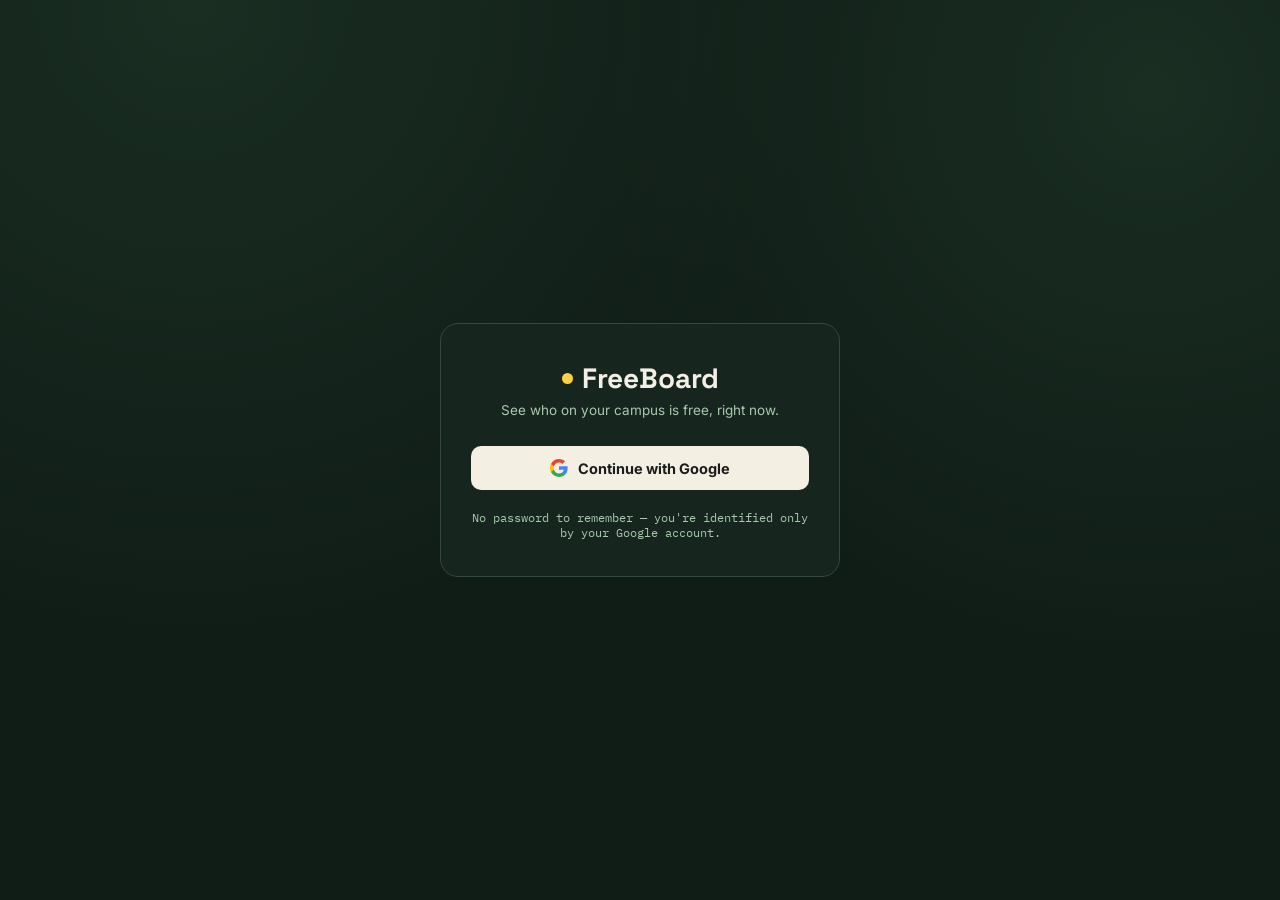
==== frontend/index.html @ 1e079bef "Fix variable name from API_BASE_URL to API_BASE" ====
<!DOCTYPE html>
<html lang="en">
<head>
<meta charset="UTF-8">
<meta name="viewport" content="width=device-width, initial-scale=1.0">
<title>FreeBoard — Sign in</title>
<meta charset="UTF-8">
<meta name="viewport" content="width=device-width, initial-scale=1.0">

<link rel="icon" type="image/png" href="./logo.png?v=2">
<link rel="preconnect" href="https://fonts.googleapis.com">
<link href="https://fonts.googleapis.com/css2?family=IBM+Plex+Mono:wght@500;600&family=Space+Grotesk:wght@700&family=Inter:wght@400;600;700&display=swap" rel="stylesheet">
<link rel="stylesheet" href="css/styles.css">
</head>
<body>
  <div class="login-shell">
    <div class="login-card">
      <div class="mark"><span class="dot"></span> FreeBoard</div>
      <p>See who on your campus is free, right now.</p>
      <a class="g-btn" id="googleBtn" href="#">
        <svg width="18" height="18" viewBox="0 0 18 18"><path fill="#4285F4" d="M17.64 9.2c0-.64-.06-1.25-.16-1.84H9v3.48h4.84c-.21 1.13-.84 2.09-1.8 2.73v2.27h2.92c1.7-1.57 2.68-3.88 2.68-6.64z"/><path fill="#34A853" d="M9 18c2.43 0 4.47-.8 5.96-2.17l-2.92-2.27c-.81.54-1.84.86-3.04.86-2.34 0-4.32-1.58-5.03-3.7H.96v2.34C2.44 15.98 5.48 18 9 18z"/><path fill="#FBBC05" d="M3.97 10.72c-.18-.54-.28-1.11-.28-1.72s.1-1.18.28-1.72V4.94H.96A8.996 8.996 0 000 9c0 1.45.35 2.83.96 4.06l3.01-2.34z"/><path fill="#EA4335" d="M9 3.58c1.32 0 2.5.45 3.44 1.35l2.58-2.58C13.46.89 11.43 0 9 0 5.48 0 2.44 2.02.96 4.94l3.01 2.34C4.68 5.16 6.66 3.58 9 3.58z"/></svg>
        Continue with Google
      </a>
      <div class="login-footnote">No password to remember — you're identified only by your Google account.</div>
    </div>
  </div>
<script>
  // Points at your FastAPI backend
  const API_BASE = "https://free-board-ashen.vercel.app";
  document.getElementById('googleBtn').href = `${API_BASE}/auth/google/login`;
</script>
</body>
</html>
---- frontend/css/styles.css ----
:root{
  --black:#101d17; --panel:#16261e; --panel-2:#1c2f25; --line:#33493c; --line-soft:#233527;
  --paper:#f3efe3; --paper-dim:#cfe0d0; --mint:#a9c9ae;
  --free:#ffd23f; --busy:#ff7a59; --accent:#5fd6a8;
  --font-display:'Space Grotesk','IBM Plex Mono',sans-serif;
  --font-mono:'IBM Plex Mono',ui-monospace,'SFMono-Regular',Menlo,monospace;
  --font-body:'Inter',system-ui,-apple-system,sans-serif;
}
*{box-sizing:border-box;}
html,body{margin:0;padding:0;}
body{
  background:radial-gradient(circle at 15% 0%, #1a2e22 0%, transparent 45%),
             radial-gradient(circle at 90% 10%, #1a2e22 0%, transparent 40%), var(--black);
  color:var(--paper); font-family:var(--font-body); min-height:100vh; -webkit-font-smoothing:antialiased;
}
a{color:inherit;} button{font-family:inherit;cursor:pointer;} input{font-family:inherit;}
::selection{background:var(--free); color:var(--black);}

/* ---- login page ---- */
.login-shell{min-height:100vh;display:flex;align-items:center;justify-content:center;padding:20px;}
.login-card{
  width:100%;max-width:400px;background:var(--panel);border:1px solid var(--line);
  border-radius:18px;padding:36px 30px;text-align:center;
}
.login-card .mark{display:flex;align-items:center;justify-content:center;gap:9px;font-family:var(--font-display);font-weight:700;font-size:28px;margin-bottom:6px;}
.login-card .dot{width:11px;height:11px;border-radius:50%;background:var(--free);}
.login-card p{color:var(--mint);font-size:13.5px;margin:0 0 28px;}
.g-btn{
  display:flex;align-items:center;justify-content:center;gap:10px;width:100%;
  background:var(--paper);color:#1c1c1c;border:none;border-radius:10px;padding:13px;
  font-weight:700;font-size:14.5px;text-decoration:none;
}
.g-btn:hover{filter:brightness(0.95);}
.login-footnote{margin-top:20px;font-size:11.5px;color:var(--mint);font-family:var(--font-mono);}

/* ---- shared shell (reused from FreeBoard v1) ---- */
.wrap{max-width:1100px;margin:0 auto;padding:20px 18px 80px;}
header.top{display:flex;align-items:flex-start;justify-content:space-between;gap:16px;flex-wrap:wrap;padding-bottom:18px;margin-bottom:18px;border-bottom:1px solid var(--line);}
.brand{display:flex;flex-direction:column;gap:2px;}
.brand .mark{display:inline-flex;align-items:center;gap:9px;font-family:var(--font-display);font-weight:700;font-size:26px;color:var(--paper);}
.brand .mark .dot{width:11px;height:11px;border-radius:50%;background:var(--free);animation:pulse 2.4s ease-in-out infinite;}
@keyframes pulse{0%,100%{box-shadow:0 0 0 4px rgba(255,210,63,.15);}50%{box-shadow:0 0 0 8px rgba(255,210,63,.06);}}
.brand .sub{font-size:12.5px;color:var(--mint);font-family:var(--font-mono);}
.me{display:flex;align-items:center;gap:10px;}
.me img{width:34px;height:34px;border-radius:50%;border:1px solid var(--line);}
.me .name{font-size:13px;font-weight:600;}
.me a.logout{font-size:11.5px;color:var(--busy);font-family:var(--font-mono);text-decoration:none;}

nav.tabs{display:flex;gap:6px;flex-wrap:wrap;margin-bottom:22px;}
nav.tabs button{background:transparent;border:1px solid var(--line);color:var(--paper-dim);padding:9px 16px;border-radius:999px;font-size:13.5px;font-weight:600;transition:all .15s ease;}
nav.tabs button:hover{border-color:var(--accent);color:var(--paper);}
nav.tabs button.active{background:var(--free);border-color:var(--free);color:#20260c;}
.panel{display:none;} .panel.active{display:block;animation:fadeUp .35s ease;}
@keyframes fadeUp{from{opacity:0;transform:translateY(6px);}to{opacity:1;transform:translateY(0);}}
h2.section-title{font-family:var(--font-display);font-size:19px;font-weight:600;color:var(--paper);margin:0 0 4px;}
p.section-sub{color:var(--mint);font-size:13px;margin:0 0 18px;}

.live-status-bar{display:flex;align-items:center;gap:12px;flex-wrap:wrap;background:var(--panel);border:1px solid var(--line);border-radius:14px;padding:16px 18px;margin-bottom:22px;}
.badge{font-family:var(--font-mono);font-size:11px;font-weight:600;letter-spacing:.6px;text-transform:uppercase;padding:5px 10px;border-radius:6px;background:rgba(255,210,63,.14);color:var(--free);border:1px solid rgba(255,210,63,.3);}
.badge.off{background:rgba(255,122,89,.12);color:var(--busy);border-color:rgba(255,122,89,.3);}
.slotline{font-family:var(--font-mono);font-size:14.5px;} .slotline b{color:var(--free);}
.count{margin-left:auto;font-family:var(--font-mono);font-size:12.5px;color:var(--mint);}

.board{display:grid;grid-template-columns:repeat(auto-fill,minmax(150px,1fr));gap:12px;margin-bottom:26px;}
.flip{position:relative;background:linear-gradient(180deg,var(--panel-2),var(--panel));border:1px solid var(--line);border-radius:10px;padding:16px 14px 14px;}
.flip::after{content:"";position:absolute;left:0;right:0;top:50%;height:1px;background:rgba(0,0,0,.35);}
.flip .name{font-family:var(--font-mono);font-weight:600;font-size:16px;}
.flip .tag{display:inline-block;margin-top:8px;font-size:10.5px;font-weight:700;letter-spacing:.6px;text-transform:uppercase;color:var(--free);font-family:var(--font-mono);}

.empty-note{font-family:var(--font-mono);font-size:13px;color:var(--mint);border:1px dashed var(--line);border-radius:10px;padding:18px;text-align:center;}
.busy-strip{margin-top:8px;} .busy-strip .lbl{font-size:11px;color:var(--mint);text-transform:uppercase;font-family:var(--font-mono);margin-bottom:8px;}
.chip-row{display:flex;flex-wrap:wrap;gap:7px;}
.chip{font-family:var(--font-mono);font-size:12px;padding:5px 10px;border-radius:7px;background:rgba(255,122,89,.09);color:var(--busy);border:1px solid rgba(255,122,89,.22);}
.chip.free{background:rgba(95,214,168,.1);color:var(--accent);border-color:rgba(95,214,168,.25);}

.pillrow{display:flex;flex-wrap:wrap;gap:7px;margin-bottom:14px;}
.pill{background:var(--panel);border:1px solid var(--line);color:var(--paper-dim);padding:8px 14px;border-radius:9px;font-size:13px;font-weight:600;}
.pill:hover{border-color:var(--accent);} .pill.sel{background:var(--accent);border-color:var(--accent);color:#0d221a;}
.pill.slot{font-family:var(--font-mono);font-size:12.5px;font-weight:500;}

.split{display:grid;grid-template-columns:1fr 1fr;gap:16px;margin-top:18px;}
@media (max-width:600px){.split{grid-template-columns:1fr;}}
.split .col{background:var(--panel);border:1px solid var(--line);border-radius:12px;padding:16px;}
.split .col h3{margin:0 0 12px;font-family:var(--font-mono);font-size:12px;text-transform:uppercase;}
.split .col.free h3{color:var(--free);} .split .col.busy h3{color:var(--busy);}

.people-grid{display:grid;grid-template-columns:repeat(auto-fill,minmax(120px,1fr));gap:10px;margin-bottom:20px;}
.person-btn{background:var(--panel);border:1px solid var(--line);border-radius:11px;padding:14px 10px;text-align:center;color:var(--paper);font-weight:600;font-size:13.5px;}
.person-btn:hover{border-color:var(--free);} .person-btn.sel{background:var(--free);border-color:var(--free);color:#20260c;}

.addbar{display:flex;gap:8px;flex-wrap:wrap;margin-bottom:18px;}
.search-box{flex:1;min-width:220px;padding:10px 12px;border-radius:9px;background:var(--panel);border:1px solid var(--line);color:var(--paper);font-size:13px;}
.search-box:focus{outline:none;border-color:var(--free);}
.btn{padding:10px 16px;border-radius:9px;border:1px solid var(--line);background:var(--panel);color:var(--paper);font-weight:600;font-size:13px;}
.btn.primary{background:var(--free);border-color:var(--free);color:#20260c;}
.btn.ghost:hover{border-color:var(--accent);}
.search-results{display:flex;flex-direction:column;gap:6px;margin-bottom:16px;}
.search-row{display:flex;align-items:center;justify-content:space-between;background:var(--panel);border:1px solid var(--line);border-radius:9px;padding:9px 12px;font-size:13px;}

.detail{display:none;background:var(--panel);border:1px solid var(--line);border-radius:14px;padding:20px;}
.detail.show{display:block;}
.dhead{display:flex;align-items:center;justify-content:space-between;gap:10px;flex-wrap:wrap;margin-bottom:16px;}
.dhead h3{margin:0;font-family:var(--font-display);font-size:20px;}
.weekgrid{overflow-x:auto;}
table.tt{border-collapse:collapse;width:100%;min-width:720px;}
table.tt th,table.tt td{border:1px solid var(--line-soft);padding:8px 7px;text-align:center;font-size:12px;}
table.tt th{font-family:var(--font-mono);font-weight:600;color:var(--mint);background:var(--panel-2);font-size:10.5px;}
table.tt td.day{font-weight:700;text-align:left;padding-left:10px;background:var(--panel-2);}
table.tt td.cell.free{background:rgba(255,210,63,.12);color:var(--free);font-weight:600;}
table.tt td.cell.busy{background:rgba(255,122,89,.06);color:var(--paper-dim);}
table.tt input.editcell{width:100%;background:transparent;border:1px dashed var(--line);border-radius:5px;color:inherit;font-size:11.5px;text-align:center;padding:3px 2px;font-family:var(--font-mono);}
table.tt input.editcell:focus{outline:none;border-color:var(--free);}
table.tt td.cell.lowconf{outline:2px solid var(--busy);}

.who-select{display:flex;flex-wrap:wrap;gap:8px;margin-bottom:18px;}
.who-chip{display:flex;align-items:center;gap:6px;background:var(--panel);border:1px solid var(--line);border-radius:999px;padding:7px 12px 7px 8px;font-size:13px;font-weight:600;color:var(--paper-dim);}
.who-chip input{accent-color:var(--free);width:15px;height:15px;}
.together-results .dayblock{margin-bottom:14px;}
.together-results h4{font-family:var(--font-mono);font-size:12px;text-transform:uppercase;color:var(--mint);margin:0 0 8px;}
.slotcard{display:inline-flex;align-items:center;gap:8px;background:rgba(255,210,63,.1);border:1px solid rgba(255,210,63,.28);color:var(--free);padding:7px 12px;border-radius:9px;margin:0 8px 8px 0;font-family:var(--font-mono);font-size:12.5px;font-weight:600;}

.modal-bg{display:none;position:fixed;inset:0;background:rgba(0,0,0,.6);z-index:80;align-items:center;justify-content:center;padding:20px;}
.modal-bg.show{display:flex;}
.modal{background:var(--panel);border:1px solid var(--line);border-radius:16px;padding:24px;max-width:520px;width:100%;max-height:85vh;overflow:auto;}
.modal h3{font-family:var(--font-display);margin-top:0;}
.dropzone{border:2px dashed var(--line);border-radius:12px;padding:26px;text-align:center;color:var(--mint);font-size:13px;cursor:pointer;}
.dropzone:hover{border-color:var(--accent);}

.toast{position:fixed;left:50%;bottom:24px;transform:translateX(-50%) translateY(20px);background:var(--free);color:#20260c;padding:9px 16px;border-radius:9px;font-weight:700;font-size:13px;opacity:0;transition:all .25s ease;pointer-events:none;z-index:90;}
.toast.show{opacity:1;transform:translateX(-50%) translateY(0);}

.legend{display:flex;gap:16px;flex-wrap:wrap;margin-top:26px;padding-top:16px;border-top:1px solid var(--line);}
.legend .li{display:flex;align-items:center;gap:7px;font-size:12px;color:var(--mint);font-family:var(--font-mono);}
.legend .sw{width:11px;height:11px;border-radius:3px;} .sw.free{background:var(--free);} .sw.busy{background:var(--busy);}



/* Sample timetable image shown inside the upload modal */
.example-block{
  background:var(--panel-2);border:1px solid var(--line-soft);border-radius:14px;
  padding:14px;margin:16px 0;text-align:center;
}
.example-label{
  font-family:var(--font-mono);font-size:10.5px;letter-spacing:.6px;text-transform:uppercase;
  color:var(--mint);margin-bottom:10px;text-align:left;
}
.example-img{
  width:100%;max-height:220px;object-fit:contain;border-radius:10px;
  border:1px solid var(--line);box-shadow:0 8px 24px rgba(0,0,0,.35);
  background:#fff;display:block;margin:0 auto;
}
.example-caption{
  font-size:11.5px;color:var(--mint);margin-top:10px;text-align:left;
}
@media (max-width:480px){ .example-img{max-height:160px;} }

/* Editable names: your own display name, and per-friend nicknames */
.name-edit-btn{
  background:transparent;border:none;color:var(--mint);font-size:12px;
  cursor:pointer;padding:2px 4px;vertical-align:middle;
}
.name-edit-btn:hover{color:var(--free);}
.person-card-wrap{position:relative;}
.person-card-wrap .person-btn{width:100%;}
.person-card-actions{position:absolute;top:4px;right:6px;display:flex;gap:4px;}
.person-card-actions button{
  background:rgba(0,0,0,.3);border:none;border-radius:6px;color:var(--mint);
  font-size:11px;padding:3px 5px;cursor:pointer;line-height:1;
}
.person-card-actions button:hover{color:var(--free);}
.person-card-actions button.remove-btn:hover{color:var(--busy);}

/* Custom modals: edit name / nickname / remove-confirm (replaces browser prompt()) */
.modal-head{display:flex;align-items:center;justify-content:space-between;margin-bottom:2px;}
.modal-head h3{margin:0;}
.modal-close{
  background:transparent;border:none;color:var(--mint);font-size:15px;
  cursor:pointer;padding:4px 7px;border-radius:6px;line-height:1;
}
.modal-close:hover{color:var(--paper);background:rgba(255,255,255,.06);}
.modal-label{
  display:block;font-size:11px;color:var(--mint);font-family:var(--font-mono);
  text-transform:uppercase;letter-spacing:.4px;margin:10px 0 6px;
}
.modal-hint{font-size:12px;color:var(--mint);margin:0 0 8px;}
.modal-error{color:var(--busy);font-size:12.5px;min-height:16px;margin:2px 0 4px;}
.modal-actions{display:flex;justify-content:flex-end;gap:8px;margin-top:10px;}
.btn.danger{background:var(--busy);border-color:var(--busy);color:#2a120a;}
.btn.danger:hover{filter:brightness(1.08);}
.btn[disabled]{opacity:.6;cursor:not-allowed;}

@keyframes modalPop{
  from{opacity:0;transform:translateY(10px) scale(.97);}
  to{opacity:1;transform:translateY(0) scale(1);}
}
.modal-bg.show .modal{animation:modalPop .2s ease;}

/* Small "made by" credit badge, bottom-left corner */
.made-by{
  position:fixed;left:16px;bottom:16px;z-index:40;
  display:flex;align-items:center;gap:7px;
  background:rgba(22,38,30,.85);border:1px solid var(--line);
  backdrop-filter:blur(6px);
  padding:7px 12px 7px 10px;border-radius:999px;
  font-family:var(--font-mono);font-size:11.5px;color:var(--paper-dim);
  box-shadow:0 6px 20px rgba(0,0,0,.35);
  transition:border-color .2s ease, transform .2s ease;
}
.made-by:hover{border-color:var(--free);transform:translateY(-2px);}
.made-by b{color:var(--free);font-weight:600;}
.made-by-dot{
  width:7px;height:7px;border-radius:50%;background:var(--free);flex:none;
  box-shadow:0 0 0 3px rgba(255,210,63,.15);
  animation:pulse 2.4s ease-in-out infinite;
}
@media (max-width:480px){
  .made-by{left:10px;bottom:10px;padding:6px 10px;font-size:10.5px;}
}

/* Manual timetable builder: multi-select cells + apply toolbar (replaces OCR upload) */
.builder-toolbar{
  display:flex;flex-wrap:wrap;align-items:center;gap:8px;
  background:var(--panel-2);border:1px solid var(--line-soft);border-radius:12px;
  padding:12px;margin-bottom:14px;
}
.builder-toolbar .search-box{flex:1;min-width:200px;margin-bottom:0;}
.builder-actions{display:flex;gap:6px;flex-wrap:wrap;}
.builder-hint{
  width:100%;font-family:var(--font-mono);font-size:11.5px;color:var(--mint);
}
table.tt td.cell[data-day]{cursor:pointer;user-select:none;transition:outline .12s ease;}
table.tt td.cell[data-day]:hover{outline:1px solid var(--line);}
table.tt td.cell.sel-cell{
  outline:2px solid var(--free) !important;
  background:rgba(255,210,63,.18) !important;
  color:var(--free);font-weight:600;
}
@media (max-width:480px){
  table.tt th, table.tt td{padding:10px 6px;font-size:12.5px;} /* bigger tap targets on mobile */
}
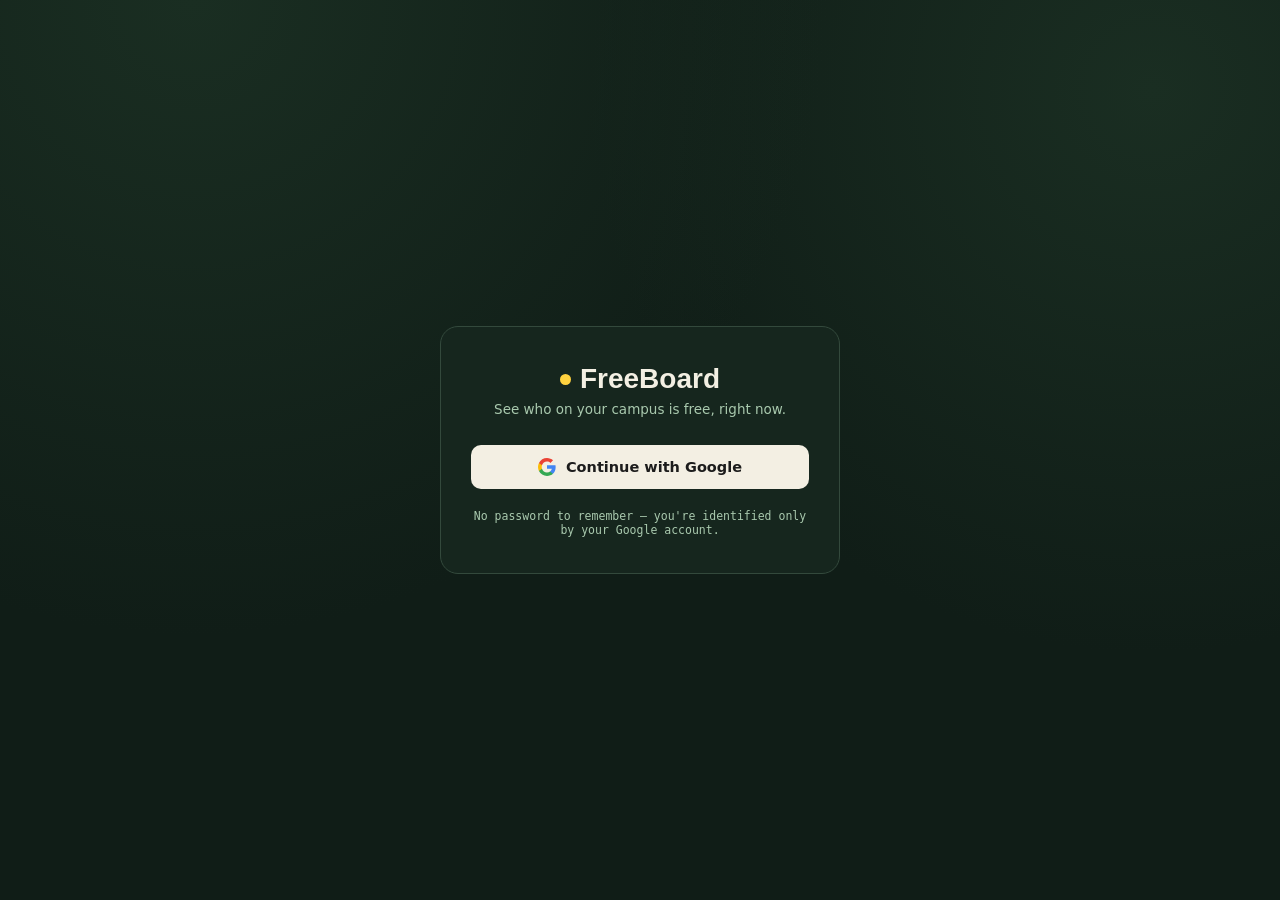
==== commit 10e7f9d6: "Replace font links in index.html" ====
--- a/frontend/index.html
+++ b/frontend/index.html
@@ -9,7 +9,7 @@
 
 <link rel="icon" type="image/png" href="./logo.png?v=2">
 <link rel="preconnect" href="https://fonts.googleapis.com">
-<link href="https://fonts.googleapis.com/css2?family=IBM+Plex+Mono:wght@500;600&family=Space+Grotesk:wght@700&family=Inter:wght@400;600;700&display=swap" rel="stylesheet">
+<link href="https://fonts.googleapis.com/css2?family=JetBrains+Mono:wght@500;600&family=Plus+Jakarta+Sans:wght@400;600;700;800&display=swap" rel="stylesheet">
 <link rel="stylesheet" href="css/styles.css">
 </head>
 <body>
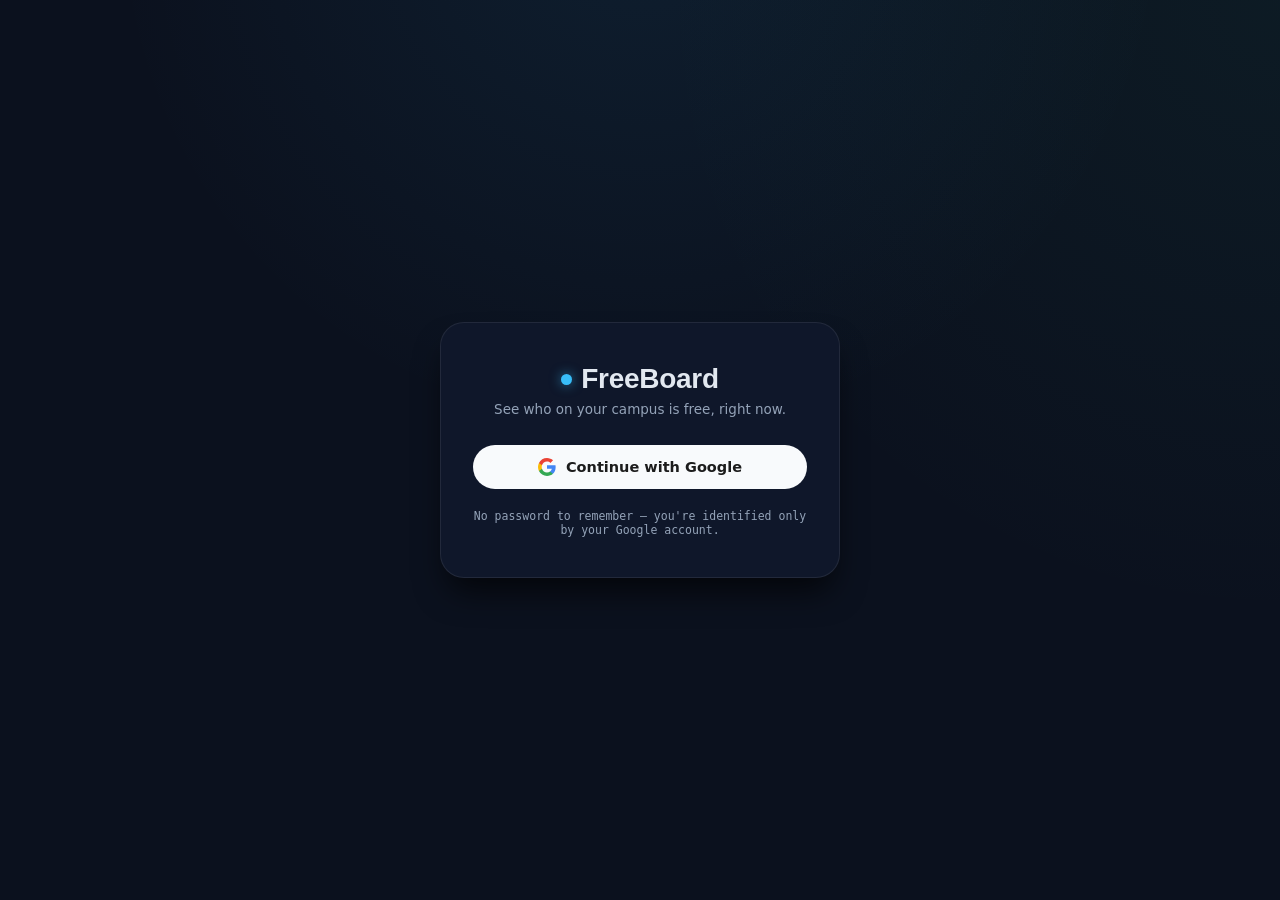
==== commit 4b6c044a: "Replace font links in index.html" ====
--- a/frontend/index.html
+++ b/frontend/index.html
@@ -9,7 +9,7 @@
 
 <link rel="icon" type="image/png" href="./logo.png?v=2">
 <link rel="preconnect" href="https://fonts.googleapis.com">
-<link href="https://fonts.googleapis.com/css2?family=JetBrains+Mono:wght@500;600&family=Plus+Jakarta+Sans:wght@400;600;700;800&display=swap" rel="stylesheet">
+<link href="https://fonts.googleapis.com/css2?family=IBM+Plex+Mono:wght@500;600&family=Space+Grotesk:wght@700&family=Inter:wght@400;600;700&display=swap" rel="stylesheet">
 <link rel="stylesheet" href="css/styles.css">
 </head>
 <body>
--- a/frontend/css/styles.css
+++ b/frontend/css/styles.css
@@ -1,240 +1,250 @@
 :root{
-  --black:#101d17; --panel:#16261e; --panel-2:#1c2f25; --line:#33493c; --line-soft:#233527;
-  --paper:#f3efe3; --paper-dim:#cfe0d0; --mint:#a9c9ae;
-  --free:#ffd23f; --busy:#ff7a59; --accent:#5fd6a8;
-  --font-display:'Space Grotesk','IBM Plex Mono',sans-serif;
-  --font-mono:'IBM Plex Mono',ui-monospace,'SFMono-Regular',Menlo,monospace;
-  --font-body:'Inter',system-ui,-apple-system,sans-serif;
+  --black:#0b111e; --panel:#0f172a; --panel-2:#162032; --panel-3:#1e293b;
+  --line: rgba(255,255,255,.08); --line-soft: rgba(255,255,255,.06);
+  --paper:#e2e8f0; --paper-dim:#94a3b8; --mint:#94a3b8;
+  --free:#38bdf8; --free-deep:#0284c7;
+  --accent:#34d399; --busy:#f87171;
+  --font-display:'Plus Jakarta Sans', ui-sans-serif, sans-serif;
+  --font-mono:'JetBrains Mono', ui-monospace, 'SFMono-Regular', Menlo, monospace;
+  --font-body:'Plus Jakarta Sans', system-ui, -apple-system, sans-serif;
 }
 *{box-sizing:border-box;}
 html,body{margin:0;padding:0;}
 body{
-  background:radial-gradient(circle at 15% 0%, #1a2e22 0%, transparent 45%),
-             radial-gradient(circle at 90% 10%, #1a2e22 0%, transparent 40%), var(--black);
+  background:
+    radial-gradient(circle at 50% -10%, rgba(56,189,248,.08) 0%, transparent 45%),
+    radial-gradient(circle at 100% 0%, rgba(52,211,153,.05) 0%, transparent 40%),
+    var(--black);
   color:var(--paper); font-family:var(--font-body); min-height:100vh; -webkit-font-smoothing:antialiased;
 }
 a{color:inherit;} button{font-family:inherit;cursor:pointer;} input{font-family:inherit;}
-::selection{background:var(--free); color:var(--black);}
+.material-symbols-outlined{font-variation-settings:'FILL' 0,'wght' 500,'GRAD' 0,'opsz' 20;line-height:1;vertical-align:middle;}
+::selection{background:var(--free); color:#00202e;}
+::-webkit-scrollbar{width:9px;height:9px;}
+::-webkit-scrollbar-track{background:transparent;}
+::-webkit-scrollbar-thumb{background:var(--panel-3);border-radius:99px;}
+
+/* ---- avatar circle — the recurring identity pattern (Live, requests, People, Together) ---- */
+.avatar-circle{
+  width:40px;height:40px;border-radius:50%;background:rgba(56,189,248,.16);border:1px solid rgba(56,189,248,.3);
+  color:var(--free);font-family:var(--font-display);font-weight:700;font-size:14px;
+  display:flex;align-items:center;justify-content:center;flex:none;letter-spacing:-.02em;
+  box-shadow:0 0 12px rgba(56,189,248,.15);
+}
+.avatar-circle.sm{width:30px;height:30px;font-size:12px;}
+.avatar-circle.xs{width:22px;height:22px;font-size:10px;box-shadow:none;}
+.avatar-circle.secondary{background:rgba(52,211,153,.15);border-color:rgba(52,211,153,.3);color:var(--accent);box-shadow:none;}
+.avatar-circle.muted{background:var(--panel-3);border-color:var(--line);color:var(--paper-dim);box-shadow:none;}
+.avatar-circle.on-primary{background:rgba(0,40,61,.25);border-color:rgba(0,40,61,.4);color:#00283d;}
 
 /* ---- login page ---- */
 .login-shell{min-height:100vh;display:flex;align-items:center;justify-content:center;padding:20px;}
-.login-card{
-  width:100%;max-width:400px;background:var(--panel);border:1px solid var(--line);
-  border-radius:18px;padding:36px 30px;text-align:center;
-}
-.login-card .mark{display:flex;align-items:center;justify-content:center;gap:9px;font-family:var(--font-display);font-weight:700;font-size:28px;margin-bottom:6px;}
-.login-card .dot{width:11px;height:11px;border-radius:50%;background:var(--free);}
-.login-card p{color:var(--mint);font-size:13.5px;margin:0 0 28px;}
-.g-btn{
-  display:flex;align-items:center;justify-content:center;gap:10px;width:100%;
-  background:var(--paper);color:#1c1c1c;border:none;border-radius:10px;padding:13px;
-  font-weight:700;font-size:14.5px;text-decoration:none;
-}
-.g-btn:hover{filter:brightness(0.95);}
-.login-footnote{margin-top:20px;font-size:11.5px;color:var(--mint);font-family:var(--font-mono);}
-
-/* ---- shared shell (reused from FreeBoard v1) ---- */
-.wrap{max-width:1100px;margin:0 auto;padding:20px 18px 80px;}
-header.top{display:flex;align-items:flex-start;justify-content:space-between;gap:16px;flex-wrap:wrap;padding-bottom:18px;margin-bottom:18px;border-bottom:1px solid var(--line);}
+.login-card{width:100%;max-width:400px;background:var(--panel);border:1px solid var(--line);border-radius:24px;padding:40px 32px;text-align:center;box-shadow:0 20px 32px -8px rgba(0,0,0,.7);}
+.login-card .mark{display:flex;align-items:center;justify-content:center;gap:9px;font-family:var(--font-display);font-weight:700;font-size:28px;margin-bottom:6px;letter-spacing:-.01em;}
+.login-card .dot{width:11px;height:11px;border-radius:50%;background:var(--free);box-shadow:0 0 12px rgba(56,189,248,.6);}
+.login-card p{color:var(--paper-dim);font-size:13.5px;margin:0 0 28px;}
+.g-btn{display:flex;align-items:center;justify-content:center;gap:10px;width:100%;background:#f8fafc;color:#1c1c1c;border:none;border-radius:99px;padding:13px;font-weight:700;font-size:14.5px;text-decoration:none;transition:filter .15s ease,transform .15s ease;}
+.g-btn:hover{filter:brightness(0.96);transform:translateY(-1px);}
+.login-footnote{margin-top:20px;font-size:11.5px;color:var(--paper-dim);font-family:var(--font-mono);}
+
+/* ---- shell ---- */
+.wrap{max-width:1080px;margin:0 auto;padding:20px 18px 80px;}
+header.top{display:flex;align-items:flex-start;justify-content:space-between;gap:16px;flex-wrap:wrap;padding-bottom:18px;margin-bottom:20px;border-bottom:1px solid var(--line);}
 .brand{display:flex;flex-direction:column;gap:2px;}
-.brand .mark{display:inline-flex;align-items:center;gap:9px;font-family:var(--font-display);font-weight:700;font-size:26px;color:var(--paper);}
-.brand .mark .dot{width:11px;height:11px;border-radius:50%;background:var(--free);animation:pulse 2.4s ease-in-out infinite;}
-@keyframes pulse{0%,100%{box-shadow:0 0 0 4px rgba(255,210,63,.15);}50%{box-shadow:0 0 0 8px rgba(255,210,63,.06);}}
-.brand .sub{font-size:12.5px;color:var(--mint);font-family:var(--font-mono);}
-.me{display:flex;align-items:center;gap:10px;}
-.me img{width:34px;height:34px;border-radius:50%;border:1px solid var(--line);}
-.me .name{font-size:13px;font-weight:600;}
-.me a.logout{font-size:11.5px;color:var(--busy);font-family:var(--font-mono);text-decoration:none;}
-
-nav.tabs{display:flex;gap:6px;flex-wrap:wrap;margin-bottom:22px;}
-nav.tabs button{background:transparent;border:1px solid var(--line);color:var(--paper-dim);padding:9px 16px;border-radius:999px;font-size:13.5px;font-weight:600;transition:all .15s ease;}
-nav.tabs button:hover{border-color:var(--accent);color:var(--paper);}
-nav.tabs button.active{background:var(--free);border-color:var(--free);color:#20260c;}
+.brand .mark{display:inline-flex;align-items:center;gap:9px;font-family:var(--font-display);font-weight:700;font-size:25px;color:var(--paper);letter-spacing:-.01em;}
+.brand .mark .dot{width:10px;height:10px;border-radius:50%;background:var(--free);box-shadow:0 0 10px rgba(56,189,248,.7);animation:pulse 2.4s ease-in-out infinite;}
+@keyframes pulse{0%,100%{box-shadow:0 0 10px rgba(56,189,248,.7);}50%{box-shadow:0 0 16px rgba(56,189,248,.35);}}
+.brand .sub{font-size:12.5px;color:var(--paper-dim);font-family:var(--font-mono);}
+
+.fb-headright{display:flex;align-items:center;gap:10px;}
+.icon-btn-circle{width:36px;height:36px;border-radius:50%;background:var(--panel);border:1px solid var(--line);color:var(--paper-dim);display:flex;align-items:center;justify-content:center;transition:all .15s ease;}
+.icon-btn-circle:hover{color:var(--paper);background:var(--panel-2);}
+
+.me{display:flex;align-items:center;gap:9px;background:var(--panel);border:1px solid var(--line);border-radius:999px;padding:5px 14px 5px 5px;}
+.me img{width:32px;height:32px;border-radius:50%;border:1px solid var(--line);object-fit:cover;}
+.me .avatar-circle{width:32px;height:32px;font-size:12px;}
+.me .name{font-size:13px;font-weight:600;display:flex;align-items:center;gap:4px;}
+.me a.logout{font-size:11px;color:var(--paper-dim);font-family:var(--font-mono);text-decoration:none;}
+.me a.logout:hover{color:var(--busy);}
+
+nav.tabs{display:flex;gap:3px;flex-wrap:wrap;margin-bottom:24px;padding:4px;background:var(--panel);border:1px solid var(--line);border-radius:999px;width:fit-content;max-width:100%;}
+nav.tabs button{background:transparent;border:none;color:var(--paper-dim);padding:9px 16px;border-radius:999px;font-size:13.5px;font-weight:600;transition:all .18s ease;display:flex;align-items:center;gap:7px;}
+nav.tabs button:hover{color:var(--paper);background:rgba(255,255,255,.04);}
+nav.tabs button.active{background:var(--free);color:#00283d;box-shadow:0 0 14px rgba(56,189,248,.35);}
+.live-dot{width:7px;height:7px;border-radius:50%;background:var(--busy);flex:none;animation:pulse-dot 1.6s ease-in-out infinite;}
 .panel{display:none;} .panel.active{display:block;animation:fadeUp .35s ease;}
 @keyframes fadeUp{from{opacity:0;transform:translateY(6px);}to{opacity:1;transform:translateY(0);}}
-h2.section-title{font-family:var(--font-display);font-size:19px;font-weight:600;color:var(--paper);margin:0 0 4px;}
-p.section-sub{color:var(--mint);font-size:13px;margin:0 0 18px;}
-
-.live-status-bar{display:flex;align-items:center;gap:12px;flex-wrap:wrap;background:var(--panel);border:1px solid var(--line);border-radius:14px;padding:16px 18px;margin-bottom:22px;}
-.badge{font-family:var(--font-mono);font-size:11px;font-weight:600;letter-spacing:.6px;text-transform:uppercase;padding:5px 10px;border-radius:6px;background:rgba(255,210,63,.14);color:var(--free);border:1px solid rgba(255,210,63,.3);}
-.badge.off{background:rgba(255,122,89,.12);color:var(--busy);border-color:rgba(255,122,89,.3);}
+h2.section-title{font-family:var(--font-display);font-size:20px;font-weight:700;color:var(--paper);margin:0 0 4px;letter-spacing:-.01em;}
+p.section-sub{color:var(--paper-dim);font-size:13px;margin:0 0 18px;}
+
+.live-status-bar{display:flex;align-items:center;gap:12px;flex-wrap:wrap;background:var(--panel);border:1px solid var(--line);border-radius:999px;padding:12px 18px;margin-bottom:22px;box-shadow:0 4px 20px -2px rgba(2,6,23,.5);}
+.badge{font-family:var(--font-mono);font-size:11px;font-weight:600;letter-spacing:.6px;text-transform:uppercase;padding:5px 12px;border-radius:999px;background:rgba(56,189,248,.14);color:var(--free);border:1px solid rgba(56,189,248,.3);}
+.badge.off{background:rgba(248,113,113,.12);color:var(--busy);border-color:rgba(248,113,113,.3);}
 .slotline{font-family:var(--font-mono);font-size:14.5px;} .slotline b{color:var(--free);}
-.count{margin-left:auto;font-family:var(--font-mono);font-size:12.5px;color:var(--mint);}
-
-.board{display:grid;grid-template-columns:repeat(auto-fill,minmax(150px,1fr));gap:12px;margin-bottom:26px;}
-.flip{position:relative;background:linear-gradient(180deg,var(--panel-2),var(--panel));border:1px solid var(--line);border-radius:10px;padding:16px 14px 14px;}
-.flip::after{content:"";position:absolute;left:0;right:0;top:50%;height:1px;background:rgba(0,0,0,.35);}
-.flip .name{font-family:var(--font-mono);font-weight:600;font-size:16px;}
-.flip .tag{display:inline-block;margin-top:8px;font-size:10.5px;font-weight:700;letter-spacing:.6px;text-transform:uppercase;color:var(--free);font-family:var(--font-mono);}
-
-.empty-note{font-family:var(--font-mono);font-size:13px;color:var(--mint);border:1px dashed var(--line);border-radius:10px;padding:18px;text-align:center;}
-.busy-strip{margin-top:8px;} .busy-strip .lbl{font-size:11px;color:var(--mint);text-transform:uppercase;font-family:var(--font-mono);margin-bottom:8px;}
+.count{margin-left:auto;font-family:var(--font-mono);font-size:12.5px;color:var(--paper-dim);}
+
+/* ---- Live Now: friend-row list (the signature Stitch pattern) ---- */
+.board{display:flex;flex-direction:column;gap:9px;margin-bottom:26px;}
+.friend-row{
+  display:flex;align-items:center;justify-content:space-between;gap:14px;flex-wrap:wrap;
+  background:var(--panel);border:1px solid var(--line);border-radius:16px;padding:14px 18px;
+  box-shadow:0 4px 16px -6px rgba(2,6,23,.5);transition:border-color .18s ease,background .18s ease;
+  animation:rowIn .4s ease both;
+}
+@keyframes rowIn{from{opacity:0;transform:translateY(6px);}to{opacity:1;transform:translateY(0);}}
+.friend-row:hover{background:var(--panel-2);border-color:rgba(255,255,255,.14);}
+.friend-row-left{display:flex;align-items:center;gap:13px;min-width:0;}
+.avatar-wrap{position:relative;flex:none;}
+.avatar-status-dot{position:absolute;bottom:-1px;right:-1px;width:12px;height:12px;border-radius:50%;border:2px solid var(--panel);}
+.avatar-status-dot.free{background:var(--accent);box-shadow:0 0 6px rgba(52,211,153,.8);}
+.avatar-status-dot.busy{background:var(--busy);box-shadow:0 0 6px rgba(248,113,113,.7);}
+.friend-row-id{display:flex;flex-direction:column;min-width:0;}
+.friend-name{font-family:var(--font-display);font-weight:600;font-size:14.5px;color:var(--paper);white-space:nowrap;overflow:hidden;text-overflow:ellipsis;}
+.friend-username{font-family:var(--font-mono);font-size:11.5px;color:var(--paper-dim);}
+.friend-row-right{display:flex;align-items:center;gap:14px;flex-wrap:wrap;}
+.friend-row-until{display:flex;flex-direction:column;align-items:flex-end;}
+.friend-row-until-label{font-family:var(--font-mono);font-size:10px;color:var(--paper-dim);letter-spacing:.5px;}
+.friend-row-until-time{font-family:var(--font-mono);font-size:12.5px;color:var(--paper);font-weight:500;}
+.status-pill{display:inline-flex;align-items:center;gap:7px;padding:7px 14px;border-radius:999px;font-size:12.5px;font-weight:600;background:var(--panel-2);border:1px solid var(--line);}
+.status-pill.free{color:var(--accent);}
+.status-pill.busy{color:var(--busy);}
+.status-pill-dot{width:7px;height:7px;border-radius:50%;flex:none;}
+.status-pill.free .status-pill-dot{background:var(--accent);box-shadow:0 0 7px rgba(52,211,153,.8);animation:pulse-dot 2s ease-in-out infinite;}
+.status-pill.busy .status-pill-dot{background:var(--busy);box-shadow:0 0 7px rgba(248,113,113,.7);}
+@keyframes pulse-dot{0%,100%{opacity:1;}50%{opacity:.4;}}
+
+.empty-note{font-family:var(--font-mono);font-size:13px;color:var(--paper-dim);border:1px dashed var(--line);border-radius:14px;padding:18px;text-align:center;}
+.busy-strip{display:none;} /* busy people now render inline in .board */
 .chip-row{display:flex;flex-wrap:wrap;gap:7px;}
-.chip{font-family:var(--font-mono);font-size:12px;padding:5px 10px;border-radius:7px;background:rgba(255,122,89,.09);color:var(--busy);border:1px solid rgba(255,122,89,.22);}
-.chip.free{background:rgba(95,214,168,.1);color:var(--accent);border-color:rgba(95,214,168,.25);}
+.chip{font-family:var(--font-mono);font-size:12px;padding:6px 12px 6px 10px;border-radius:999px;background:rgba(248,113,113,.1);color:var(--busy);border:1px solid rgba(248,113,113,.25);display:inline-flex;align-items:center;gap:6px;}
+.chip::before{content:"";width:6px;height:6px;border-radius:50%;background:var(--busy);box-shadow:0 0 6px rgba(248,113,113,.7);flex:none;}
+.chip.free{background:rgba(52,211,153,.1);color:var(--accent);border-color:rgba(52,211,153,.28);}
+.chip.free::before{background:var(--accent);box-shadow:0 0 6px rgba(52,211,153,.7);}
 
 .pillrow{display:flex;flex-wrap:wrap;gap:7px;margin-bottom:14px;}
-.pill{background:var(--panel);border:1px solid var(--line);color:var(--paper-dim);padding:8px 14px;border-radius:9px;font-size:13px;font-weight:600;}
-.pill:hover{border-color:var(--accent);} .pill.sel{background:var(--accent);border-color:var(--accent);color:#0d221a;}
+.pill{background:var(--panel-2);border:1px solid var(--line);color:var(--paper-dim);padding:9px 15px;border-radius:999px;font-size:13px;font-weight:600;transition:all .15s ease;}
+.pill:hover{border-color:rgba(56,189,248,.4);color:var(--paper);} .pill.sel{background:var(--free);border-color:var(--free);color:#00283d;box-shadow:0 0 12px rgba(56,189,248,.3);}
 .pill.slot{font-family:var(--font-mono);font-size:12.5px;font-weight:500;}
 
 .split{display:grid;grid-template-columns:1fr 1fr;gap:16px;margin-top:18px;}
 @media (max-width:600px){.split{grid-template-columns:1fr;}}
-.split .col{background:var(--panel);border:1px solid var(--line);border-radius:12px;padding:16px;}
-.split .col h3{margin:0 0 12px;font-family:var(--font-mono);font-size:12px;text-transform:uppercase;}
-.split .col.free h3{color:var(--free);} .split .col.busy h3{color:var(--busy);}
-
-.people-grid{display:grid;grid-template-columns:repeat(auto-fill,minmax(120px,1fr));gap:10px;margin-bottom:20px;}
-.person-btn{background:var(--panel);border:1px solid var(--line);border-radius:11px;padding:14px 10px;text-align:center;color:var(--paper);font-weight:600;font-size:13.5px;}
-.person-btn:hover{border-color:var(--free);} .person-btn.sel{background:var(--free);border-color:var(--free);color:#20260c;}
+.split .col{background:var(--panel);border:1px solid var(--line);border-radius:18px;padding:18px;}
+.split .col h3{margin:0 0 12px;font-family:var(--font-mono);font-size:12px;text-transform:uppercase;letter-spacing:.4px;}
+.split .col.free h3{color:var(--accent);} .split .col.busy h3{color:var(--busy);}
+
+/* ---- People roster tiles ---- */
+.people-grid{display:grid;grid-template-columns:repeat(auto-fill,minmax(128px,1fr));gap:10px;margin-bottom:20px;}
+.person-btn{
+  background:var(--panel-2);border:1px solid var(--line);border-radius:14px;padding:14px 10px;text-align:center;
+  color:var(--paper);font-weight:600;font-size:12.5px;transition:all .15s ease;width:100%;
+  display:flex;flex-direction:column;align-items:center;gap:8px;
+}
+.person-btn span{white-space:nowrap;overflow:hidden;text-overflow:ellipsis;max-width:100%;}
+.person-btn:hover{border-color:rgba(56,189,248,.4);background:var(--panel-3);}
+.person-btn.sel{background:var(--free);border-color:var(--free);color:#00283d;box-shadow:0 0 12px rgba(56,189,248,.3);}
 
 .addbar{display:flex;gap:8px;flex-wrap:wrap;margin-bottom:18px;}
-.search-box{flex:1;min-width:220px;padding:10px 12px;border-radius:9px;background:var(--panel);border:1px solid var(--line);color:var(--paper);font-size:13px;}
-.search-box:focus{outline:none;border-color:var(--free);}
-.btn{padding:10px 16px;border-radius:9px;border:1px solid var(--line);background:var(--panel);color:var(--paper);font-weight:600;font-size:13px;}
-.btn.primary{background:var(--free);border-color:var(--free);color:#20260c;}
-.btn.ghost:hover{border-color:var(--accent);}
-.search-results{display:flex;flex-direction:column;gap:6px;margin-bottom:16px;}
-.search-row{display:flex;align-items:center;justify-content:space-between;background:var(--panel);border:1px solid var(--line);border-radius:9px;padding:9px 12px;font-size:13px;}
-
-.detail{display:none;background:var(--panel);border:1px solid var(--line);border-radius:14px;padding:20px;}
+.search-wrap{position:relative;flex:1;min-width:220px;}
+.search-icon{position:absolute;left:14px;top:50%;transform:translateY(-50%);font-size:18px;color:var(--paper-dim);pointer-events:none;}
+.search-box{width:100%;padding:11px 16px;border-radius:999px;background:var(--black);border:1px solid var(--line);color:var(--paper);font-size:13px;transition:border-color .15s ease,background .15s ease;}
+.search-box.has-icon{padding-left:40px;}
+.search-box:focus{outline:none;border-color:var(--free);background:var(--panel-2);box-shadow:0 0 0 1px var(--free);}
+.btn{padding:10px 17px;border-radius:999px;border:1px solid var(--line);background:var(--panel-2);color:var(--paper);font-weight:600;font-size:13px;transition:all .15s ease;display:inline-flex;align-items:center;gap:6px;justify-content:center;}
+.btn.primary{background:var(--free);border-color:var(--free);color:#00283d;}
+.btn.primary:hover{background:#7dd3fc;box-shadow:0 0 16px rgba(56,189,248,.4);}
+.btn.accept{background:var(--accent);border-color:var(--accent);color:#00281c;}
+.btn.accept:hover{background:#68fcbf;box-shadow:0 0 16px rgba(52,211,153,.4);}
+.btn.ghost:hover{border-color:rgba(56,189,248,.4);background:rgba(255,255,255,.04);}
+.search-results{display:flex;flex-direction:column;gap:8px;margin-bottom:16px;}
+.search-row{display:flex;align-items:center;justify-content:space-between;gap:10px;flex-wrap:wrap;background:var(--panel);border:1px solid var(--line);border-radius:14px;padding:10px 14px;font-size:13px;}
+
+.request-card{background:var(--panel-2);border:1px solid var(--line);border-radius:16px;padding:14px 16px;margin-bottom:8px;display:flex;align-items:center;justify-content:space-between;gap:12px;flex-wrap:wrap;}
+.request-card-actions{display:flex;gap:8px;flex-wrap:wrap;}
+
+.detail{display:none;background:var(--panel);border:1px solid var(--line);border-radius:20px;padding:22px;box-shadow:0 4px 20px -4px rgba(2,6,23,.5);}
 .detail.show{display:block;}
 .dhead{display:flex;align-items:center;justify-content:space-between;gap:10px;flex-wrap:wrap;margin-bottom:16px;}
-.dhead h3{margin:0;font-family:var(--font-display);font-size:20px;}
+.dhead h3{margin:0;font-family:var(--font-display);font-size:20px;font-weight:700;}
 .weekgrid{overflow-x:auto;}
-table.tt{border-collapse:collapse;width:100%;min-width:720px;}
-table.tt th,table.tt td{border:1px solid var(--line-soft);padding:8px 7px;text-align:center;font-size:12px;}
-table.tt th{font-family:var(--font-mono);font-weight:600;color:var(--mint);background:var(--panel-2);font-size:10.5px;}
-table.tt td.day{font-weight:700;text-align:left;padding-left:10px;background:var(--panel-2);}
-table.tt td.cell.free{background:rgba(255,210,63,.12);color:var(--free);font-weight:600;}
-table.tt td.cell.busy{background:rgba(255,122,89,.06);color:var(--paper-dim);}
+table.tt{border-collapse:separate;border-spacing:3px;width:100%;min-width:720px;}
+table.tt th,table.tt td{border:1px solid var(--line);padding:9px 7px;text-align:center;font-size:12px;border-radius:10px;}
+table.tt th{font-family:var(--font-mono);font-weight:600;color:var(--paper-dim);background:transparent;border:none;font-size:10px;text-transform:uppercase;letter-spacing:.3px;}
+table.tt td.day{font-weight:700;text-align:left;padding-left:10px;background:transparent;border:none;font-family:var(--font-display);}
+table.tt td.cell{background:var(--panel-2);}
+table.tt td.cell.free{background:rgba(52,211,153,.1);color:var(--accent);border-color:rgba(52,211,153,.3);font-weight:600;}
+table.tt td.cell.busy{background:var(--panel-2);color:var(--paper-dim);}
 table.tt input.editcell{width:100%;background:transparent;border:1px dashed var(--line);border-radius:5px;color:inherit;font-size:11.5px;text-align:center;padding:3px 2px;font-family:var(--font-mono);}
 table.tt input.editcell:focus{outline:none;border-color:var(--free);}
 table.tt td.cell.lowconf{outline:2px solid var(--busy);}
 
 .who-select{display:flex;flex-wrap:wrap;gap:8px;margin-bottom:18px;}
-.who-chip{display:flex;align-items:center;gap:6px;background:var(--panel);border:1px solid var(--line);border-radius:999px;padding:7px 12px 7px 8px;font-size:13px;font-weight:600;color:var(--paper-dim);}
+.who-chip{display:flex;align-items:center;gap:8px;background:var(--panel-2);border:1px solid var(--line);border-radius:999px;padding:6px 14px 6px 8px;font-size:13px;font-weight:600;color:var(--paper-dim);}
+.who-chip.on{color:var(--paper);border-color:rgba(56,189,248,.4);}
 .who-chip input{accent-color:var(--free);width:15px;height:15px;}
 .together-results .dayblock{margin-bottom:14px;}
-.together-results h4{font-family:var(--font-mono);font-size:12px;text-transform:uppercase;color:var(--mint);margin:0 0 8px;}
-.slotcard{display:inline-flex;align-items:center;gap:8px;background:rgba(255,210,63,.1);border:1px solid rgba(255,210,63,.28);color:var(--free);padding:7px 12px;border-radius:9px;margin:0 8px 8px 0;font-family:var(--font-mono);font-size:12.5px;font-weight:600;}
-
-.modal-bg{display:none;position:fixed;inset:0;background:rgba(0,0,0,.6);z-index:80;align-items:center;justify-content:center;padding:20px;}
+.together-results h4{font-family:var(--font-mono);font-size:12px;text-transform:uppercase;color:var(--paper-dim);margin:0 0 8px;letter-spacing:.4px;}
+.slotcard{display:inline-flex;align-items:center;gap:8px;background:rgba(52,211,153,.1);border:1px solid rgba(52,211,153,.28);color:var(--accent);padding:7px 13px;border-radius:999px;margin:0 8px 8px 0;font-family:var(--font-mono);font-size:12.5px;font-weight:600;}
+
+.modal-bg{display:none;position:fixed;inset:0;background:rgba(2,6,23,.72);backdrop-filter:blur(10px);z-index:80;align-items:center;justify-content:center;padding:20px;}
 .modal-bg.show{display:flex;}
-.modal{background:var(--panel);border:1px solid var(--line);border-radius:16px;padding:24px;max-width:520px;width:100%;max-height:85vh;overflow:auto;}
-.modal h3{font-family:var(--font-display);margin-top:0;}
-.dropzone{border:2px dashed var(--line);border-radius:12px;padding:26px;text-align:center;color:var(--mint);font-size:13px;cursor:pointer;}
-.dropzone:hover{border-color:var(--accent);}
-
-.toast{position:fixed;left:50%;bottom:24px;transform:translateX(-50%) translateY(20px);background:var(--free);color:#20260c;padding:9px 16px;border-radius:9px;font-weight:700;font-size:13px;opacity:0;transition:all .25s ease;pointer-events:none;z-index:90;}
+.modal{background:var(--panel);border:1px solid rgba(255,255,255,.1);border-radius:22px;padding:26px;max-width:520px;width:100%;max-height:85vh;overflow:auto;box-shadow:0 20px 40px -10px rgba(0,0,0,.8);}
+.modal.lg{max-width:640px;}
+.modal h3{font-family:var(--font-display);margin-top:0;font-weight:700;}
+.dropzone{border:2px dashed var(--line);border-radius:16px;padding:26px;text-align:center;color:var(--paper-dim);font-size:13px;cursor:pointer;}
+.dropzone:hover{border-color:rgba(56,189,248,.4);}
+
+.toast{position:fixed;left:50%;bottom:24px;transform:translateX(-50%) translateY(20px);background:var(--free);color:#00283d;padding:10px 18px;border-radius:999px;font-weight:700;font-size:13px;opacity:0;transition:all .25s ease;pointer-events:none;z-index:90;box-shadow:0 8px 24px -4px rgba(56,189,248,.4);}
 .toast.show{opacity:1;transform:translateX(-50%) translateY(0);}
 
 .legend{display:flex;gap:16px;flex-wrap:wrap;margin-top:26px;padding-top:16px;border-top:1px solid var(--line);}
-.legend .li{display:flex;align-items:center;gap:7px;font-size:12px;color:var(--mint);font-family:var(--font-mono);}
-.legend .sw{width:11px;height:11px;border-radius:3px;} .sw.free{background:var(--free);} .sw.busy{background:var(--busy);}
-
-
-
-/* Sample timetable image shown inside the upload modal */
-.example-block{
-  background:var(--panel-2);border:1px solid var(--line-soft);border-radius:14px;
-  padding:14px;margin:16px 0;text-align:center;
-}
-.example-label{
-  font-family:var(--font-mono);font-size:10.5px;letter-spacing:.6px;text-transform:uppercase;
-  color:var(--mint);margin-bottom:10px;text-align:left;
-}
-.example-img{
-  width:100%;max-height:220px;object-fit:contain;border-radius:10px;
-  border:1px solid var(--line);box-shadow:0 8px 24px rgba(0,0,0,.35);
-  background:#fff;display:block;margin:0 auto;
-}
-.example-caption{
-  font-size:11.5px;color:var(--mint);margin-top:10px;text-align:left;
-}
+.legend .li{display:flex;align-items:center;gap:7px;font-size:12px;color:var(--paper-dim);font-family:var(--font-mono);}
+.legend .sw{width:10px;height:10px;border-radius:50%;} .sw.free{background:var(--accent);box-shadow:0 0 6px rgba(52,211,153,.6);} .sw.busy{background:var(--busy);box-shadow:0 0 6px rgba(248,113,113,.6);}
+
+.example-block{background:var(--panel-2);border:1px solid var(--line);border-radius:16px;padding:14px;margin:16px 0;text-align:center;}
+.example-label{font-family:var(--font-mono);font-size:10.5px;letter-spacing:.6px;text-transform:uppercase;color:var(--paper-dim);margin-bottom:10px;text-align:left;}
+.example-img{width:100%;max-height:220px;object-fit:contain;border-radius:12px;border:1px solid var(--line);box-shadow:0 8px 24px rgba(0,0,0,.35);background:#fff;display:block;margin:0 auto;}
+.example-caption{font-size:11.5px;color:var(--paper-dim);margin-top:10px;text-align:left;}
 @media (max-width:480px){ .example-img{max-height:160px;} }
 
-/* Editable names: your own display name, and per-friend nicknames */
-.name-edit-btn{
-  background:transparent;border:none;color:var(--mint);font-size:12px;
-  cursor:pointer;padding:2px 4px;vertical-align:middle;
-}
+.name-edit-btn{background:transparent;border:none;color:var(--paper-dim);font-size:12px;cursor:pointer;padding:2px 4px;vertical-align:middle;display:inline-flex;align-items:center;}
 .name-edit-btn:hover{color:var(--free);}
 .person-card-wrap{position:relative;}
-.person-card-wrap .person-btn{width:100%;}
 .person-card-actions{position:absolute;top:4px;right:6px;display:flex;gap:4px;}
-.person-card-actions button{
-  background:rgba(0,0,0,.3);border:none;border-radius:6px;color:var(--mint);
-  font-size:11px;padding:3px 5px;cursor:pointer;line-height:1;
-}
+.person-card-actions button{background:rgba(0,0,0,.35);border:none;border-radius:8px;color:var(--paper-dim);font-size:11px;padding:3px 5px;cursor:pointer;line-height:1;display:flex;align-items:center;}
 .person-card-actions button:hover{color:var(--free);}
 .person-card-actions button.remove-btn:hover{color:var(--busy);}
 
-/* Custom modals: edit name / nickname / remove-confirm (replaces browser prompt()) */
 .modal-head{display:flex;align-items:center;justify-content:space-between;margin-bottom:2px;}
 .modal-head h3{margin:0;}
-.modal-close{
-  background:transparent;border:none;color:var(--mint);font-size:15px;
-  cursor:pointer;padding:4px 7px;border-radius:6px;line-height:1;
-}
+.modal-close{background:transparent;border:none;color:var(--paper-dim);cursor:pointer;padding:4px 7px;border-radius:8px;line-height:1;display:flex;align-items:center;}
 .modal-close:hover{color:var(--paper);background:rgba(255,255,255,.06);}
-.modal-label{
-  display:block;font-size:11px;color:var(--mint);font-family:var(--font-mono);
-  text-transform:uppercase;letter-spacing:.4px;margin:10px 0 6px;
-}
-.modal-hint{font-size:12px;color:var(--mint);margin:0 0 8px;}
+.modal-label{display:block;font-size:11px;color:var(--paper-dim);font-family:var(--font-mono);text-transform:uppercase;letter-spacing:.4px;margin:10px 0 6px;}
+.modal-hint{font-size:12px;color:var(--paper-dim);margin:0 0 8px;}
 .modal-error{color:var(--busy);font-size:12.5px;min-height:16px;margin:2px 0 4px;}
 .modal-actions{display:flex;justify-content:flex-end;gap:8px;margin-top:10px;}
-.btn.danger{background:var(--busy);border-color:var(--busy);color:#2a120a;}
-.btn.danger:hover{filter:brightness(1.08);}
-.btn[disabled]{opacity:.6;cursor:not-allowed;}
-
-@keyframes modalPop{
-  from{opacity:0;transform:translateY(10px) scale(.97);}
-  to{opacity:1;transform:translateY(0) scale(1);}
-}
-.modal-bg.show .modal{animation:modalPop .2s ease;}
-
-/* Small "made by" credit badge, bottom-left corner */
-.made-by{
-  position:fixed;left:16px;bottom:16px;z-index:40;
-  display:flex;align-items:center;gap:7px;
-  background:rgba(22,38,30,.85);border:1px solid var(--line);
-  backdrop-filter:blur(6px);
-  padding:7px 12px 7px 10px;border-radius:999px;
-  font-family:var(--font-mono);font-size:11.5px;color:var(--paper-dim);
-  box-shadow:0 6px 20px rgba(0,0,0,.35);
-  transition:border-color .2s ease, transform .2s ease;
-}
-.made-by:hover{border-color:var(--free);transform:translateY(-2px);}
+.btn.danger{background:var(--busy);border-color:var(--busy);color:#450a0a;}
+.btn.danger:hover{filter:brightness(1.1);}
+.btn[disabled]{opacity:.55;cursor:not-allowed;}
+
+@keyframes modalPop{from{opacity:0;transform:translateY(12px) scale(.96);}to{opacity:1;transform:translateY(0) scale(1);}}
+.modal-bg.show .modal{animation:modalPop .22s ease;}
+
+.made-by{position:fixed;left:16px;bottom:16px;z-index:40;display:flex;align-items:center;gap:7px;background:rgba(15,23,42,.85);border:1px solid var(--line);backdrop-filter:blur(8px);padding:7px 14px 7px 11px;border-radius:999px;font-family:var(--font-mono);font-size:11.5px;color:var(--paper-dim);box-shadow:0 6px 20px rgba(0,0,0,.4);transition:border-color .2s ease, transform .2s ease;}
+.made-by:hover{border-color:rgba(56,189,248,.4);transform:translateY(-2px);}
 .made-by b{color:var(--free);font-weight:600;}
-.made-by-dot{
-  width:7px;height:7px;border-radius:50%;background:var(--free);flex:none;
-  box-shadow:0 0 0 3px rgba(255,210,63,.15);
-  animation:pulse 2.4s ease-in-out infinite;
-}
-@media (max-width:480px){
-  .made-by{left:10px;bottom:10px;padding:6px 10px;font-size:10.5px;}
-}
-
-/* Manual timetable builder: multi-select cells + apply toolbar (replaces OCR upload) */
-.builder-toolbar{
-  display:flex;flex-wrap:wrap;align-items:center;gap:8px;
-  background:var(--panel-2);border:1px solid var(--line-soft);border-radius:12px;
-  padding:12px;margin-bottom:14px;
-}
+.made-by-dot{width:7px;height:7px;border-radius:50%;background:var(--free);flex:none;box-shadow:0 0 8px rgba(56,189,248,.7);animation:pulse 2.4s ease-in-out infinite;}
+@media (max-width:480px){ .made-by{left:10px;bottom:10px;padding:6px 12px;font-size:10.5px;} }
+
+.builder-toolbar{display:flex;flex-wrap:wrap;align-items:center;gap:8px;background:var(--panel-2);border:1px solid var(--line);border-radius:16px;padding:12px 14px;margin-bottom:14px;}
 .builder-toolbar .search-box{flex:1;min-width:200px;margin-bottom:0;}
 .builder-actions{display:flex;gap:6px;flex-wrap:wrap;}
-.builder-hint{
-  width:100%;font-family:var(--font-mono);font-size:11.5px;color:var(--mint);
-}
-table.tt td.cell[data-day]{cursor:pointer;user-select:none;transition:outline .12s ease;}
-table.tt td.cell[data-day]:hover{outline:1px solid var(--line);}
-table.tt td.cell.sel-cell{
-  outline:2px solid var(--free) !important;
-  background:rgba(255,210,63,.18) !important;
-  color:var(--free);font-weight:600;
-}
-@media (max-width:480px){
-  table.tt th, table.tt td{padding:10px 6px;font-size:12.5px;} /* bigger tap targets on mobile */
-}
+.builder-hint{width:100%;font-family:var(--font-mono);font-size:11.5px;color:var(--paper-dim);}
+table.tt td.cell[data-day]{cursor:pointer;user-select:none;transition:all .12s ease;}
+table.tt td.cell[data-day]:hover{border-color:rgba(56,189,248,.35);}
+table.tt td.cell.sel-cell{outline:2px solid var(--free) !important;background:rgba(56,189,248,.16) !important;color:var(--free);font-weight:700;box-shadow:0 0 10px rgba(56,189,248,.25);}
+@media (max-width:480px){table.tt th, table.tt td{padding:9px 5px;font-size:12px;}}
+
+@media (max-width:640px){
+  .friend-row{flex-direction:column;align-items:flex-start;}
+  .friend-row-right{width:100%;justify-content:space-between;}
+}
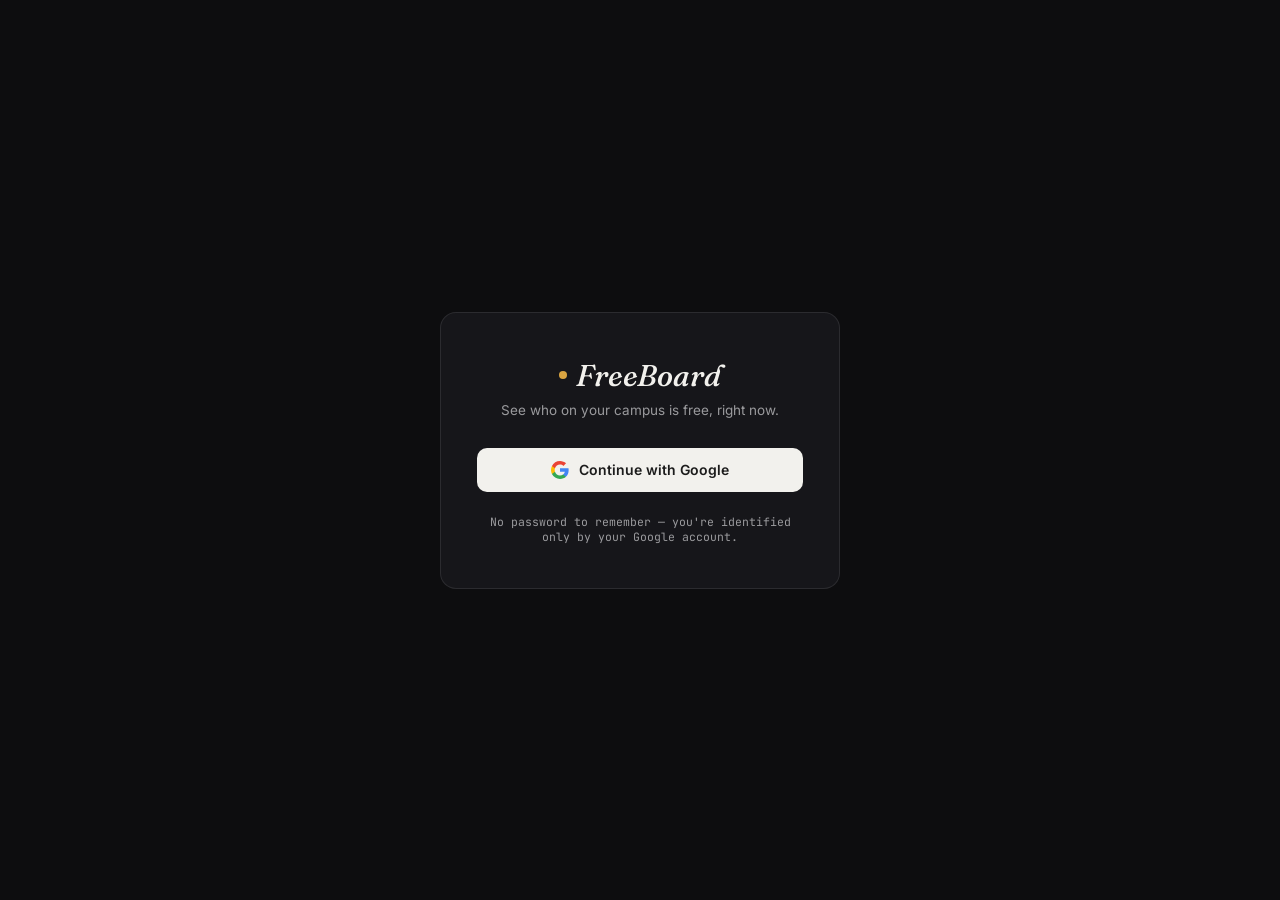
==== commit 37c57131: "Update font links in index.html" ====
--- a/frontend/index.html
+++ b/frontend/index.html
@@ -9,7 +9,7 @@
 
 <link rel="icon" type="image/png" href="./logo.png?v=2">
 <link rel="preconnect" href="https://fonts.googleapis.com">
-<link href="https://fonts.googleapis.com/css2?family=IBM+Plex+Mono:wght@500;600&family=Space+Grotesk:wght@700&family=Inter:wght@400;600;700&display=swap" rel="stylesheet">
+<link href="https://fonts.googleapis.com/css2?family=Fraunces:ital,opsz,wght@0,9..144,500;0,9..144,600;1,9..144,500&family=Inter:wght@400;600;700&family=JetBrains+Mono:wght@500;600&display=swap" rel="stylesheet">
 <link rel="stylesheet" href="css/styles.css">
 </head>
 <body>
--- a/frontend/css/styles.css
+++ b/frontend/css/styles.css
@@ -1,248 +1,253 @@
 :root{
-  --black:#0b111e; --panel:#0f172a; --panel-2:#162032; --panel-3:#1e293b;
-  --line: rgba(255,255,255,.08); --line-soft: rgba(255,255,255,.06);
-  --paper:#e2e8f0; --paper-dim:#94a3b8; --mint:#94a3b8;
-  --free:#38bdf8; --free-deep:#0284c7;
-  --accent:#34d399; --busy:#f87171;
-  --font-display:'Plus Jakarta Sans', ui-sans-serif, sans-serif;
+  /* Editorial Dark — a calmer, more considered palette. One accent, used sparingly. */
+  --black:#0d0d0f;
+  --panel:#16161a;
+  --panel-2:#1c1c21;
+  --panel-3:#232329;
+  --line: rgba(255,255,255,.09);
+  --line-soft: rgba(255,255,255,.06);
+  --paper:#f2f1ed;
+  --paper-dim:#9a9a9d;
+  --mint:#9a9a9d;
+  --free:#d9a441;       /* the one accent — primary actions, focus, active state */
+  --free-deep:#b3842f;
+  --accent:#8fae82;     /* status: free period — muted sage, not neon */
+  --busy:#c1725a;       /* status: in class — muted clay, not neon */
+  --font-display:'Fraunces', Georgia, serif;
   --font-mono:'JetBrains Mono', ui-monospace, 'SFMono-Regular', Menlo, monospace;
-  --font-body:'Plus Jakarta Sans', system-ui, -apple-system, sans-serif;
+  --font-body:'Inter', system-ui, -apple-system, sans-serif;
 }
 *{box-sizing:border-box;}
 html,body{margin:0;padding:0;}
 body{
-  background:
-    radial-gradient(circle at 50% -10%, rgba(56,189,248,.08) 0%, transparent 45%),
-    radial-gradient(circle at 100% 0%, rgba(52,211,153,.05) 0%, transparent 40%),
-    var(--black);
+  background:var(--black);
   color:var(--paper); font-family:var(--font-body); min-height:100vh; -webkit-font-smoothing:antialiased;
 }
 a{color:inherit;} button{font-family:inherit;cursor:pointer;} input{font-family:inherit;}
-.material-symbols-outlined{font-variation-settings:'FILL' 0,'wght' 500,'GRAD' 0,'opsz' 20;line-height:1;vertical-align:middle;}
-::selection{background:var(--free); color:#00202e;}
-::-webkit-scrollbar{width:9px;height:9px;}
+.material-symbols-outlined{font-variation-settings:'FILL' 0,'wght' 400,'GRAD' 0,'opsz' 20;line-height:1;vertical-align:middle;}
+::selection{background:var(--free); color:#221703;}
+::-webkit-scrollbar{width:8px;height:8px;}
 ::-webkit-scrollbar-track{background:transparent;}
 ::-webkit-scrollbar-thumb{background:var(--panel-3);border-radius:99px;}
 
-/* ---- avatar circle — the recurring identity pattern (Live, requests, People, Together) ---- */
+/* ---- identity: avatar circle — used only where it carries real meaning (Live board, People roster) ---- */
 .avatar-circle{
-  width:40px;height:40px;border-radius:50%;background:rgba(56,189,248,.16);border:1px solid rgba(56,189,248,.3);
-  color:var(--free);font-family:var(--font-display);font-weight:700;font-size:14px;
-  display:flex;align-items:center;justify-content:center;flex:none;letter-spacing:-.02em;
-  box-shadow:0 0 12px rgba(56,189,248,.15);
-}
-.avatar-circle.sm{width:30px;height:30px;font-size:12px;}
-.avatar-circle.xs{width:22px;height:22px;font-size:10px;box-shadow:none;}
-.avatar-circle.secondary{background:rgba(52,211,153,.15);border-color:rgba(52,211,153,.3);color:var(--accent);box-shadow:none;}
-.avatar-circle.muted{background:var(--panel-3);border-color:var(--line);color:var(--paper-dim);box-shadow:none;}
-.avatar-circle.on-primary{background:rgba(0,40,61,.25);border-color:rgba(0,40,61,.4);color:#00283d;}
+  width:38px;height:38px;border-radius:50%;background:var(--panel-3);border:1px solid var(--line);
+  color:var(--paper-dim);font-family:var(--font-display);font-weight:500;font-size:14px;
+  display:flex;align-items:center;justify-content:center;flex:none;
+}
+.avatar-circle.sm{width:28px;height:28px;font-size:11.5px;}
+.avatar-circle.secondary{color:var(--accent);}
+.avatar-circle.muted{color:var(--paper-dim);}
+.avatar-circle.on-primary{background:rgba(34,23,3,.2);border-color:rgba(34,23,3,.3);color:#221703;}
 
 /* ---- login page ---- */
 .login-shell{min-height:100vh;display:flex;align-items:center;justify-content:center;padding:20px;}
-.login-card{width:100%;max-width:400px;background:var(--panel);border:1px solid var(--line);border-radius:24px;padding:40px 32px;text-align:center;box-shadow:0 20px 32px -8px rgba(0,0,0,.7);}
-.login-card .mark{display:flex;align-items:center;justify-content:center;gap:9px;font-family:var(--font-display);font-weight:700;font-size:28px;margin-bottom:6px;letter-spacing:-.01em;}
-.login-card .dot{width:11px;height:11px;border-radius:50%;background:var(--free);box-shadow:0 0 12px rgba(56,189,248,.6);}
-.login-card p{color:var(--paper-dim);font-size:13.5px;margin:0 0 28px;}
-.g-btn{display:flex;align-items:center;justify-content:center;gap:10px;width:100%;background:#f8fafc;color:#1c1c1c;border:none;border-radius:99px;padding:13px;font-weight:700;font-size:14.5px;text-decoration:none;transition:filter .15s ease,transform .15s ease;}
-.g-btn:hover{filter:brightness(0.96);transform:translateY(-1px);}
-.login-footnote{margin-top:20px;font-size:11.5px;color:var(--paper-dim);font-family:var(--font-mono);}
+.login-card{width:100%;max-width:400px;background:var(--panel);border:1px solid var(--line);border-radius:16px;padding:44px 36px;text-align:center;}
+.login-card .mark{display:flex;align-items:center;justify-content:center;gap:9px;font-family:var(--font-display);font-weight:500;font-style:italic;font-size:30px;margin-bottom:8px;}
+.login-card .dot{width:8px;height:8px;border-radius:50%;background:var(--free);}
+.login-card p{color:var(--paper-dim);font-size:13.5px;margin:0 0 30px;}
+.g-btn{display:flex;align-items:center;justify-content:center;gap:10px;width:100%;background:var(--paper);color:#1c1c1c;border:none;border-radius:10px;padding:13px;font-weight:600;font-size:14px;text-decoration:none;transition:filter .15s ease;}
+.g-btn:hover{filter:brightness(0.94);}
+.login-footnote{margin-top:22px;font-size:11.5px;color:var(--paper-dim);font-family:var(--font-mono);}
 
 /* ---- shell ---- */
-.wrap{max-width:1080px;margin:0 auto;padding:20px 18px 80px;}
-header.top{display:flex;align-items:flex-start;justify-content:space-between;gap:16px;flex-wrap:wrap;padding-bottom:18px;margin-bottom:20px;border-bottom:1px solid var(--line);}
-.brand{display:flex;flex-direction:column;gap:2px;}
-.brand .mark{display:inline-flex;align-items:center;gap:9px;font-family:var(--font-display);font-weight:700;font-size:25px;color:var(--paper);letter-spacing:-.01em;}
-.brand .mark .dot{width:10px;height:10px;border-radius:50%;background:var(--free);box-shadow:0 0 10px rgba(56,189,248,.7);animation:pulse 2.4s ease-in-out infinite;}
-@keyframes pulse{0%,100%{box-shadow:0 0 10px rgba(56,189,248,.7);}50%{box-shadow:0 0 16px rgba(56,189,248,.35);}}
-.brand .sub{font-size:12.5px;color:var(--paper-dim);font-family:var(--font-mono);}
+.wrap{max-width:1040px;margin:0 auto;padding:28px 20px 90px;}
+header.top{display:flex;align-items:center;justify-content:space-between;gap:16px;flex-wrap:wrap;padding-bottom:22px;margin-bottom:28px;border-bottom:1px solid var(--line);}
+.brand{display:flex;flex-direction:column;gap:3px;}
+.brand .mark{display:inline-flex;align-items:baseline;gap:8px;font-family:var(--font-display);font-weight:500;font-style:italic;font-size:24px;color:var(--paper);}
+.brand .mark .dot{width:6px;height:6px;border-radius:50%;background:var(--free);align-self:center;}
+.brand .sub{font-size:12px;color:var(--paper-dim);font-family:var(--font-mono);}
 
 .fb-headright{display:flex;align-items:center;gap:10px;}
-.icon-btn-circle{width:36px;height:36px;border-radius:50%;background:var(--panel);border:1px solid var(--line);color:var(--paper-dim);display:flex;align-items:center;justify-content:center;transition:all .15s ease;}
-.icon-btn-circle:hover{color:var(--paper);background:var(--panel-2);}
-
-.me{display:flex;align-items:center;gap:9px;background:var(--panel);border:1px solid var(--line);border-radius:999px;padding:5px 14px 5px 5px;}
-.me img{width:32px;height:32px;border-radius:50%;border:1px solid var(--line);object-fit:cover;}
-.me .avatar-circle{width:32px;height:32px;font-size:12px;}
-.me .name{font-size:13px;font-weight:600;display:flex;align-items:center;gap:4px;}
+.icon-btn-circle{width:34px;height:34px;border-radius:50%;background:transparent;border:1px solid var(--line);color:var(--paper-dim);display:flex;align-items:center;justify-content:center;transition:all .15s ease;}
+.icon-btn-circle:hover{color:var(--paper);border-color:rgba(255,255,255,.2);}
+
+.me{display:flex;align-items:center;gap:9px;padding:2px;}
+.me img{width:30px;height:30px;border-radius:50%;object-fit:cover;}
+.me .avatar-circle{width:30px;height:30px;font-size:11px;}
+.me .name{font-size:13px;font-weight:500;display:flex;align-items:center;gap:5px;}
 .me a.logout{font-size:11px;color:var(--paper-dim);font-family:var(--font-mono);text-decoration:none;}
 .me a.logout:hover{color:var(--busy);}
 
-nav.tabs{display:flex;gap:3px;flex-wrap:wrap;margin-bottom:24px;padding:4px;background:var(--panel);border:1px solid var(--line);border-radius:999px;width:fit-content;max-width:100%;}
-nav.tabs button{background:transparent;border:none;color:var(--paper-dim);padding:9px 16px;border-radius:999px;font-size:13.5px;font-weight:600;transition:all .18s ease;display:flex;align-items:center;gap:7px;}
-nav.tabs button:hover{color:var(--paper);background:rgba(255,255,255,.04);}
-nav.tabs button.active{background:var(--free);color:#00283d;box-shadow:0 0 14px rgba(56,189,248,.35);}
-.live-dot{width:7px;height:7px;border-radius:50%;background:var(--busy);flex:none;animation:pulse-dot 1.6s ease-in-out infinite;}
-.panel{display:none;} .panel.active{display:block;animation:fadeUp .35s ease;}
-@keyframes fadeUp{from{opacity:0;transform:translateY(6px);}to{opacity:1;transform:translateY(0);}}
-h2.section-title{font-family:var(--font-display);font-size:20px;font-weight:700;color:var(--paper);margin:0 0 4px;letter-spacing:-.01em;}
-p.section-sub{color:var(--paper-dim);font-size:13px;margin:0 0 18px;}
-
-.live-status-bar{display:flex;align-items:center;gap:12px;flex-wrap:wrap;background:var(--panel);border:1px solid var(--line);border-radius:999px;padding:12px 18px;margin-bottom:22px;box-shadow:0 4px 20px -2px rgba(2,6,23,.5);}
-.badge{font-family:var(--font-mono);font-size:11px;font-weight:600;letter-spacing:.6px;text-transform:uppercase;padding:5px 12px;border-radius:999px;background:rgba(56,189,248,.14);color:var(--free);border:1px solid rgba(56,189,248,.3);}
-.badge.off{background:rgba(248,113,113,.12);color:var(--busy);border-color:rgba(248,113,113,.3);}
-.slotline{font-family:var(--font-mono);font-size:14.5px;} .slotline b{color:var(--free);}
-.count{margin-left:auto;font-family:var(--font-mono);font-size:12.5px;color:var(--paper-dim);}
-
-/* ---- Live Now: friend-row list (the signature Stitch pattern) ---- */
-.board{display:flex;flex-direction:column;gap:9px;margin-bottom:26px;}
+nav.tabs{display:flex;gap:2px;flex-wrap:wrap;margin-bottom:28px;border-bottom:1px solid var(--line);}
+nav.tabs button{background:transparent;border:none;border-bottom:2px solid transparent;color:var(--paper-dim);padding:11px 4px;margin-right:22px;font-size:13.5px;font-weight:500;transition:color .15s ease,border-color .15s ease;display:flex;align-items:center;gap:7px;}
+nav.tabs button:hover{color:var(--paper);}
+nav.tabs button.active{color:var(--paper);border-bottom-color:var(--free);font-weight:600;}
+.live-dot{width:6px;height:6px;border-radius:50%;background:var(--busy);flex:none;}
+.panel{display:none;} .panel.active{display:block;animation:fadeUp .3s ease;}
+@keyframes fadeUp{from{opacity:0;transform:translateY(4px);}to{opacity:1;transform:translateY(0);}}
+h2.section-title{font-family:var(--font-display);font-size:24px;font-weight:500;color:var(--paper);margin:0 0 6px;}
+p.section-sub{color:var(--paper-dim);font-size:13.5px;margin:0 0 22px;line-height:1.5;}
+
+.live-status-bar{display:flex;align-items:center;gap:14px;flex-wrap:wrap;padding-bottom:16px;margin-bottom:24px;border-bottom:1px solid var(--line-soft);}
+.badge{font-family:var(--font-mono);font-size:10.5px;font-weight:600;letter-spacing:.5px;text-transform:uppercase;padding:4px 10px;border-radius:5px;background:var(--panel-2);color:var(--free);border:1px solid var(--line);}
+.badge.off{color:var(--busy);}
+.slotline{font-family:var(--font-mono);font-size:13.5px;color:var(--paper-dim);} .slotline b{color:var(--paper);font-weight:600;}
+.count{margin-left:auto;font-family:var(--font-mono);font-size:12px;color:var(--paper-dim);}
+
+/* ---- Live Now: a quiet, readable list — no glow, no pulse ---- */
+.board{display:flex;flex-direction:column;gap:1px;margin-bottom:30px;border:1px solid var(--line);border-radius:12px;overflow:hidden;}
 .friend-row{
   display:flex;align-items:center;justify-content:space-between;gap:14px;flex-wrap:wrap;
-  background:var(--panel);border:1px solid var(--line);border-radius:16px;padding:14px 18px;
-  box-shadow:0 4px 16px -6px rgba(2,6,23,.5);transition:border-color .18s ease,background .18s ease;
-  animation:rowIn .4s ease both;
-}
-@keyframes rowIn{from{opacity:0;transform:translateY(6px);}to{opacity:1;transform:translateY(0);}}
-.friend-row:hover{background:var(--panel-2);border-color:rgba(255,255,255,.14);}
+  background:var(--panel);padding:14px 18px;
+  transition:background .15s ease;
+}
+.friend-row:hover{background:var(--panel-2);}
 .friend-row-left{display:flex;align-items:center;gap:13px;min-width:0;}
 .avatar-wrap{position:relative;flex:none;}
-.avatar-status-dot{position:absolute;bottom:-1px;right:-1px;width:12px;height:12px;border-radius:50%;border:2px solid var(--panel);}
-.avatar-status-dot.free{background:var(--accent);box-shadow:0 0 6px rgba(52,211,153,.8);}
-.avatar-status-dot.busy{background:var(--busy);box-shadow:0 0 6px rgba(248,113,113,.7);}
+.avatar-status-dot{position:absolute;bottom:-1px;right:-1px;width:10px;height:10px;border-radius:50%;border:2px solid var(--panel);}
+.avatar-status-dot.free{background:var(--accent);}
+.avatar-status-dot.busy{background:var(--busy);}
 .friend-row-id{display:flex;flex-direction:column;min-width:0;}
-.friend-name{font-family:var(--font-display);font-weight:600;font-size:14.5px;color:var(--paper);white-space:nowrap;overflow:hidden;text-overflow:ellipsis;}
-.friend-username{font-family:var(--font-mono);font-size:11.5px;color:var(--paper-dim);}
-.friend-row-right{display:flex;align-items:center;gap:14px;flex-wrap:wrap;}
+.friend-name{font-family:var(--font-body);font-weight:600;font-size:14px;color:var(--paper);white-space:nowrap;overflow:hidden;text-overflow:ellipsis;}
+.friend-username{font-family:var(--font-mono);font-size:11px;color:var(--paper-dim);}
+.friend-row-right{display:flex;align-items:center;gap:16px;flex-wrap:wrap;}
 .friend-row-until{display:flex;flex-direction:column;align-items:flex-end;}
-.friend-row-until-label{font-family:var(--font-mono);font-size:10px;color:var(--paper-dim);letter-spacing:.5px;}
-.friend-row-until-time{font-family:var(--font-mono);font-size:12.5px;color:var(--paper);font-weight:500;}
-.status-pill{display:inline-flex;align-items:center;gap:7px;padding:7px 14px;border-radius:999px;font-size:12.5px;font-weight:600;background:var(--panel-2);border:1px solid var(--line);}
+.friend-row-until-label{font-family:var(--font-mono);font-size:9.5px;color:var(--paper-dim);letter-spacing:.4px;}
+.friend-row-until-time{font-family:var(--font-mono);font-size:12px;color:var(--paper);}
+.status-pill{display:inline-flex;align-items:center;gap:7px;padding:6px 13px;border-radius:99px;font-size:12px;font-weight:500;background:var(--panel-2);border:1px solid var(--line);min-width:110px;justify-content:center;}
 .status-pill.free{color:var(--accent);}
 .status-pill.busy{color:var(--busy);}
-.status-pill-dot{width:7px;height:7px;border-radius:50%;flex:none;}
-.status-pill.free .status-pill-dot{background:var(--accent);box-shadow:0 0 7px rgba(52,211,153,.8);animation:pulse-dot 2s ease-in-out infinite;}
-.status-pill.busy .status-pill-dot{background:var(--busy);box-shadow:0 0 7px rgba(248,113,113,.7);}
-@keyframes pulse-dot{0%,100%{opacity:1;}50%{opacity:.4;}}
-
-.empty-note{font-family:var(--font-mono);font-size:13px;color:var(--paper-dim);border:1px dashed var(--line);border-radius:14px;padding:18px;text-align:center;}
-.busy-strip{display:none;} /* busy people now render inline in .board */
+.status-pill-dot{width:6px;height:6px;border-radius:50%;flex:none;}
+.status-pill.free .status-pill-dot{background:var(--accent);}
+.status-pill.busy .status-pill-dot{background:var(--busy);}
+
+.empty-note{font-family:var(--font-mono);font-size:12.5px;color:var(--paper-dim);border:1px dashed var(--line);border-radius:10px;padding:20px;text-align:center;}
+.busy-strip{display:none;}
 .chip-row{display:flex;flex-wrap:wrap;gap:7px;}
-.chip{font-family:var(--font-mono);font-size:12px;padding:6px 12px 6px 10px;border-radius:999px;background:rgba(248,113,113,.1);color:var(--busy);border:1px solid rgba(248,113,113,.25);display:inline-flex;align-items:center;gap:6px;}
-.chip::before{content:"";width:6px;height:6px;border-radius:50%;background:var(--busy);box-shadow:0 0 6px rgba(248,113,113,.7);flex:none;}
-.chip.free{background:rgba(52,211,153,.1);color:var(--accent);border-color:rgba(52,211,153,.28);}
-.chip.free::before{background:var(--accent);box-shadow:0 0 6px rgba(52,211,153,.7);}
+.chip{font-family:var(--font-mono);font-size:11.5px;padding:5px 11px 5px 9px;border-radius:99px;background:var(--panel-2);color:var(--busy);border:1px solid var(--line);display:inline-flex;align-items:center;gap:6px;}
+.chip::before{content:"";width:5px;height:5px;border-radius:50%;background:var(--busy);flex:none;}
+.chip.free{color:var(--accent);}
+.chip.free::before{background:var(--accent);}
 
 .pillrow{display:flex;flex-wrap:wrap;gap:7px;margin-bottom:14px;}
-.pill{background:var(--panel-2);border:1px solid var(--line);color:var(--paper-dim);padding:9px 15px;border-radius:999px;font-size:13px;font-weight:600;transition:all .15s ease;}
-.pill:hover{border-color:rgba(56,189,248,.4);color:var(--paper);} .pill.sel{background:var(--free);border-color:var(--free);color:#00283d;box-shadow:0 0 12px rgba(56,189,248,.3);}
-.pill.slot{font-family:var(--font-mono);font-size:12.5px;font-weight:500;}
-
-.split{display:grid;grid-template-columns:1fr 1fr;gap:16px;margin-top:18px;}
+.pill{background:var(--panel);border:1px solid var(--line);color:var(--paper-dim);padding:8px 14px;border-radius:8px;font-size:12.5px;font-weight:500;transition:all .15s ease;}
+.pill:hover{border-color:rgba(255,255,255,.2);color:var(--paper);}
+.pill.sel{background:var(--free);border-color:var(--free);color:#221703;font-weight:600;}
+.pill.slot{font-family:var(--font-mono);font-size:12px;}
+
+.split{display:grid;grid-template-columns:1fr 1fr;gap:14px;margin-top:20px;}
 @media (max-width:600px){.split{grid-template-columns:1fr;}}
-.split .col{background:var(--panel);border:1px solid var(--line);border-radius:18px;padding:18px;}
-.split .col h3{margin:0 0 12px;font-family:var(--font-mono);font-size:12px;text-transform:uppercase;letter-spacing:.4px;}
+.split .col{background:var(--panel);border:1px solid var(--line);border-radius:12px;padding:18px;}
+.split .col h3{margin:0 0 12px;font-family:var(--font-mono);font-size:11px;text-transform:uppercase;letter-spacing:.4px;color:var(--paper-dim);}
 .split .col.free h3{color:var(--accent);} .split .col.busy h3{color:var(--busy);}
 
-/* ---- People roster tiles ---- */
-.people-grid{display:grid;grid-template-columns:repeat(auto-fill,minmax(128px,1fr));gap:10px;margin-bottom:20px;}
+/* ---- People roster ---- */
+.people-grid{display:grid;grid-template-columns:repeat(auto-fill,minmax(126px,1fr));gap:8px;margin-bottom:22px;}
 .person-btn{
-  background:var(--panel-2);border:1px solid var(--line);border-radius:14px;padding:14px 10px;text-align:center;
-  color:var(--paper);font-weight:600;font-size:12.5px;transition:all .15s ease;width:100%;
+  background:var(--panel);border:1px solid var(--line);border-radius:10px;padding:14px 10px;text-align:center;
+  color:var(--paper);font-weight:500;font-size:12.5px;transition:all .15s ease;width:100%;
   display:flex;flex-direction:column;align-items:center;gap:8px;
 }
 .person-btn span{white-space:nowrap;overflow:hidden;text-overflow:ellipsis;max-width:100%;}
-.person-btn:hover{border-color:rgba(56,189,248,.4);background:var(--panel-3);}
-.person-btn.sel{background:var(--free);border-color:var(--free);color:#00283d;box-shadow:0 0 12px rgba(56,189,248,.3);}
+.person-btn:hover{border-color:rgba(255,255,255,.2);background:var(--panel-2);}
+.person-btn.sel{background:var(--panel-2);border-color:var(--free);color:var(--paper);}
+.person-btn.sel .avatar-circle{border-color:var(--free);color:var(--free);}
 
 .addbar{display:flex;gap:8px;flex-wrap:wrap;margin-bottom:18px;}
 .search-wrap{position:relative;flex:1;min-width:220px;}
-.search-icon{position:absolute;left:14px;top:50%;transform:translateY(-50%);font-size:18px;color:var(--paper-dim);pointer-events:none;}
-.search-box{width:100%;padding:11px 16px;border-radius:999px;background:var(--black);border:1px solid var(--line);color:var(--paper);font-size:13px;transition:border-color .15s ease,background .15s ease;}
-.search-box.has-icon{padding-left:40px;}
-.search-box:focus{outline:none;border-color:var(--free);background:var(--panel-2);box-shadow:0 0 0 1px var(--free);}
-.btn{padding:10px 17px;border-radius:999px;border:1px solid var(--line);background:var(--panel-2);color:var(--paper);font-weight:600;font-size:13px;transition:all .15s ease;display:inline-flex;align-items:center;gap:6px;justify-content:center;}
-.btn.primary{background:var(--free);border-color:var(--free);color:#00283d;}
-.btn.primary:hover{background:#7dd3fc;box-shadow:0 0 16px rgba(56,189,248,.4);}
-.btn.accept{background:var(--accent);border-color:var(--accent);color:#00281c;}
-.btn.accept:hover{background:#68fcbf;box-shadow:0 0 16px rgba(52,211,153,.4);}
-.btn.ghost:hover{border-color:rgba(56,189,248,.4);background:rgba(255,255,255,.04);}
-.search-results{display:flex;flex-direction:column;gap:8px;margin-bottom:16px;}
-.search-row{display:flex;align-items:center;justify-content:space-between;gap:10px;flex-wrap:wrap;background:var(--panel);border:1px solid var(--line);border-radius:14px;padding:10px 14px;font-size:13px;}
-
-.request-card{background:var(--panel-2);border:1px solid var(--line);border-radius:16px;padding:14px 16px;margin-bottom:8px;display:flex;align-items:center;justify-content:space-between;gap:12px;flex-wrap:wrap;}
+.search-icon{position:absolute;left:13px;top:50%;transform:translateY(-50%);font-size:17px;color:var(--paper-dim);pointer-events:none;}
+.search-box{width:100%;padding:10px 14px;border-radius:9px;background:var(--panel);border:1px solid var(--line);color:var(--paper);font-size:13px;transition:border-color .15s ease;}
+.search-box.has-icon{padding-left:38px;}
+.search-box:focus{outline:none;border-color:var(--free);}
+.btn{padding:9px 16px;border-radius:9px;border:1px solid var(--line);background:var(--panel);color:var(--paper);font-weight:500;font-size:12.5px;transition:all .15s ease;display:inline-flex;align-items:center;gap:6px;justify-content:center;}
+.btn.primary{background:var(--free);border-color:var(--free);color:#221703;font-weight:600;}
+.btn.primary:hover{background:#e5b458;}
+.btn.accept{background:var(--panel-2);border-color:var(--accent);color:var(--accent);font-weight:600;}
+.btn.accept:hover{background:rgba(143,174,130,.1);}
+.btn.ghost:hover{border-color:rgba(255,255,255,.2);background:var(--panel-2);}
+.search-results{display:flex;flex-direction:column;gap:7px;margin-bottom:18px;}
+.search-row{display:flex;align-items:center;justify-content:space-between;gap:10px;flex-wrap:wrap;background:var(--panel);border:1px solid var(--line);border-radius:10px;padding:11px 14px;font-size:13px;}
+
+.request-card{background:var(--panel);border:1px solid var(--line);border-radius:10px;padding:13px 15px;margin-bottom:7px;display:flex;align-items:center;justify-content:space-between;gap:12px;flex-wrap:wrap;}
 .request-card-actions{display:flex;gap:8px;flex-wrap:wrap;}
 
-.detail{display:none;background:var(--panel);border:1px solid var(--line);border-radius:20px;padding:22px;box-shadow:0 4px 20px -4px rgba(2,6,23,.5);}
+.detail{display:none;background:var(--panel);border:1px solid var(--line);border-radius:14px;padding:24px;}
 .detail.show{display:block;}
-.dhead{display:flex;align-items:center;justify-content:space-between;gap:10px;flex-wrap:wrap;margin-bottom:16px;}
-.dhead h3{margin:0;font-family:var(--font-display);font-size:20px;font-weight:700;}
+.dhead{display:flex;align-items:center;justify-content:space-between;gap:10px;flex-wrap:wrap;margin-bottom:18px;}
+.dhead h3{margin:0;font-family:var(--font-display);font-size:22px;font-weight:500;}
 .weekgrid{overflow-x:auto;}
-table.tt{border-collapse:separate;border-spacing:3px;width:100%;min-width:720px;}
-table.tt th,table.tt td{border:1px solid var(--line);padding:9px 7px;text-align:center;font-size:12px;border-radius:10px;}
-table.tt th{font-family:var(--font-mono);font-weight:600;color:var(--paper-dim);background:transparent;border:none;font-size:10px;text-transform:uppercase;letter-spacing:.3px;}
-table.tt td.day{font-weight:700;text-align:left;padding-left:10px;background:transparent;border:none;font-family:var(--font-display);}
-table.tt td.cell{background:var(--panel-2);}
-table.tt td.cell.free{background:rgba(52,211,153,.1);color:var(--accent);border-color:rgba(52,211,153,.3);font-weight:600;}
-table.tt td.cell.busy{background:var(--panel-2);color:var(--paper-dim);}
-table.tt input.editcell{width:100%;background:transparent;border:1px dashed var(--line);border-radius:5px;color:inherit;font-size:11.5px;text-align:center;padding:3px 2px;font-family:var(--font-mono);}
+table.tt{border-collapse:separate;border-spacing:2px;width:100%;min-width:720px;}
+table.tt th,table.tt td{border:1px solid var(--line);padding:9px 7px;text-align:center;font-size:11.5px;border-radius:7px;}
+table.tt th{font-family:var(--font-mono);font-weight:500;color:var(--paper-dim);background:transparent;border:none;font-size:9.5px;text-transform:uppercase;letter-spacing:.3px;}
+table.tt td.day{font-weight:600;text-align:left;padding-left:10px;background:transparent;border:none;font-family:var(--font-body);font-size:12.5px;}
+table.tt td.cell{background:var(--panel);color:var(--paper-dim);}
+table.tt td.cell.free{background:rgba(143,174,130,.09);color:var(--accent);font-weight:500;}
+table.tt td.cell.busy{background:var(--panel);}
+table.tt input.editcell{width:100%;background:transparent;border:1px dashed var(--line);border-radius:5px;color:inherit;font-size:11px;text-align:center;padding:3px 2px;font-family:var(--font-mono);}
 table.tt input.editcell:focus{outline:none;border-color:var(--free);}
-table.tt td.cell.lowconf{outline:2px solid var(--busy);}
-
-.who-select{display:flex;flex-wrap:wrap;gap:8px;margin-bottom:18px;}
-.who-chip{display:flex;align-items:center;gap:8px;background:var(--panel-2);border:1px solid var(--line);border-radius:999px;padding:6px 14px 6px 8px;font-size:13px;font-weight:600;color:var(--paper-dim);}
-.who-chip.on{color:var(--paper);border-color:rgba(56,189,248,.4);}
-.who-chip input{accent-color:var(--free);width:15px;height:15px;}
-.together-results .dayblock{margin-bottom:14px;}
-.together-results h4{font-family:var(--font-mono);font-size:12px;text-transform:uppercase;color:var(--paper-dim);margin:0 0 8px;letter-spacing:.4px;}
-.slotcard{display:inline-flex;align-items:center;gap:8px;background:rgba(52,211,153,.1);border:1px solid rgba(52,211,153,.28);color:var(--accent);padding:7px 13px;border-radius:999px;margin:0 8px 8px 0;font-family:var(--font-mono);font-size:12.5px;font-weight:600;}
-
-.modal-bg{display:none;position:fixed;inset:0;background:rgba(2,6,23,.72);backdrop-filter:blur(10px);z-index:80;align-items:center;justify-content:center;padding:20px;}
+table.tt td.cell.lowconf{outline:1px solid var(--busy);}
+
+.who-select{display:flex;flex-wrap:wrap;gap:8px;margin-bottom:20px;}
+.who-chip{display:flex;align-items:center;gap:8px;background:var(--panel);border:1px solid var(--line);border-radius:99px;padding:7px 15px;font-size:13px;font-weight:500;color:var(--paper-dim);transition:all .15s ease;}
+.who-chip.on{color:var(--paper);border-color:var(--free);background:rgba(217,164,65,.06);}
+.who-chip input{accent-color:var(--free);width:14px;height:14px;}
+.together-results .dayblock{margin-bottom:16px;}
+.together-results h4{font-family:var(--font-display);font-size:15px;font-weight:500;color:var(--paper);margin:0 0 9px;}
+.slotcard{display:inline-flex;align-items:center;gap:7px;background:var(--panel);border:1px solid var(--line);color:var(--accent);padding:7px 13px;border-radius:8px;margin:0 7px 7px 0;font-family:var(--font-mono);font-size:12px;}
+
+.modal-bg{display:none;position:fixed;inset:0;background:rgba(0,0,0,.6);z-index:80;align-items:center;justify-content:center;padding:20px;}
 .modal-bg.show{display:flex;}
-.modal{background:var(--panel);border:1px solid rgba(255,255,255,.1);border-radius:22px;padding:26px;max-width:520px;width:100%;max-height:85vh;overflow:auto;box-shadow:0 20px 40px -10px rgba(0,0,0,.8);}
-.modal.lg{max-width:640px;}
-.modal h3{font-family:var(--font-display);margin-top:0;font-weight:700;}
-.dropzone{border:2px dashed var(--line);border-radius:16px;padding:26px;text-align:center;color:var(--paper-dim);font-size:13px;cursor:pointer;}
-.dropzone:hover{border-color:rgba(56,189,248,.4);}
-
-.toast{position:fixed;left:50%;bottom:24px;transform:translateX(-50%) translateY(20px);background:var(--free);color:#00283d;padding:10px 18px;border-radius:999px;font-weight:700;font-size:13px;opacity:0;transition:all .25s ease;pointer-events:none;z-index:90;box-shadow:0 8px 24px -4px rgba(56,189,248,.4);}
+.modal{background:var(--panel);border:1px solid var(--line);border-radius:14px;padding:26px;max-width:480px;width:100%;max-height:85vh;overflow:auto;box-shadow:0 20px 50px -12px rgba(0,0,0,.7);}
+.modal.lg{max-width:600px;}
+.modal h3{font-family:var(--font-display);margin-top:0;font-weight:500;font-size:20px;}
+.dropzone{border:1px dashed var(--line);border-radius:10px;padding:24px;text-align:center;color:var(--paper-dim);font-size:13px;cursor:pointer;}
+.dropzone:hover{border-color:rgba(255,255,255,.25);}
+
+.toast{position:fixed;left:50%;bottom:24px;transform:translateX(-50%) translateY(16px);background:var(--paper);color:#1a1a1a;padding:10px 18px;border-radius:8px;font-weight:600;font-size:13px;opacity:0;transition:all .25s ease;pointer-events:none;z-index:90;}
 .toast.show{opacity:1;transform:translateX(-50%) translateY(0);}
 
-.legend{display:flex;gap:16px;flex-wrap:wrap;margin-top:26px;padding-top:16px;border-top:1px solid var(--line);}
-.legend .li{display:flex;align-items:center;gap:7px;font-size:12px;color:var(--paper-dim);font-family:var(--font-mono);}
-.legend .sw{width:10px;height:10px;border-radius:50%;} .sw.free{background:var(--accent);box-shadow:0 0 6px rgba(52,211,153,.6);} .sw.busy{background:var(--busy);box-shadow:0 0 6px rgba(248,113,113,.6);}
-
-.example-block{background:var(--panel-2);border:1px solid var(--line);border-radius:16px;padding:14px;margin:16px 0;text-align:center;}
-.example-label{font-family:var(--font-mono);font-size:10.5px;letter-spacing:.6px;text-transform:uppercase;color:var(--paper-dim);margin-bottom:10px;text-align:left;}
-.example-img{width:100%;max-height:220px;object-fit:contain;border-radius:12px;border:1px solid var(--line);box-shadow:0 8px 24px rgba(0,0,0,.35);background:#fff;display:block;margin:0 auto;}
-.example-caption{font-size:11.5px;color:var(--paper-dim);margin-top:10px;text-align:left;}
+.legend{display:flex;gap:18px;flex-wrap:wrap;margin-top:30px;padding-top:18px;border-top:1px solid var(--line);}
+.legend .li{display:flex;align-items:center;gap:7px;font-size:11.5px;color:var(--paper-dim);font-family:var(--font-mono);}
+.legend .sw{width:7px;height:7px;border-radius:50%;} .sw.free{background:var(--accent);} .sw.busy{background:var(--busy);}
+
+.example-block{background:var(--panel);border:1px solid var(--line);border-radius:10px;padding:14px;margin:16px 0;text-align:center;}
+.example-label{font-family:var(--font-mono);font-size:10px;letter-spacing:.5px;text-transform:uppercase;color:var(--paper-dim);margin-bottom:10px;text-align:left;}
+.example-img{width:100%;max-height:220px;object-fit:contain;border-radius:8px;border:1px solid var(--line);background:#fff;display:block;margin:0 auto;}
+.example-caption{font-size:11px;color:var(--paper-dim);margin-top:10px;text-align:left;}
 @media (max-width:480px){ .example-img{max-height:160px;} }
 
 .name-edit-btn{background:transparent;border:none;color:var(--paper-dim);font-size:12px;cursor:pointer;padding:2px 4px;vertical-align:middle;display:inline-flex;align-items:center;}
 .name-edit-btn:hover{color:var(--free);}
 .person-card-wrap{position:relative;}
 .person-card-actions{position:absolute;top:4px;right:6px;display:flex;gap:4px;}
-.person-card-actions button{background:rgba(0,0,0,.35);border:none;border-radius:8px;color:var(--paper-dim);font-size:11px;padding:3px 5px;cursor:pointer;line-height:1;display:flex;align-items:center;}
+.person-card-actions button{background:rgba(0,0,0,.4);border:none;border-radius:6px;color:var(--paper-dim);font-size:10px;padding:3px 5px;cursor:pointer;line-height:1;display:flex;align-items:center;}
 .person-card-actions button:hover{color:var(--free);}
 .person-card-actions button.remove-btn:hover{color:var(--busy);}
 
 .modal-head{display:flex;align-items:center;justify-content:space-between;margin-bottom:2px;}
 .modal-head h3{margin:0;}
-.modal-close{background:transparent;border:none;color:var(--paper-dim);cursor:pointer;padding:4px 7px;border-radius:8px;line-height:1;display:flex;align-items:center;}
-.modal-close:hover{color:var(--paper);background:rgba(255,255,255,.06);}
-.modal-label{display:block;font-size:11px;color:var(--paper-dim);font-family:var(--font-mono);text-transform:uppercase;letter-spacing:.4px;margin:10px 0 6px;}
+.modal-close{background:transparent;border:none;color:var(--paper-dim);cursor:pointer;padding:4px 7px;border-radius:6px;line-height:1;display:flex;align-items:center;}
+.modal-close:hover{color:var(--paper);background:var(--panel-2);}
+.modal-label{display:block;font-size:10.5px;color:var(--paper-dim);font-family:var(--font-mono);text-transform:uppercase;letter-spacing:.4px;margin:10px 0 6px;}
 .modal-hint{font-size:12px;color:var(--paper-dim);margin:0 0 8px;}
-.modal-error{color:var(--busy);font-size:12.5px;min-height:16px;margin:2px 0 4px;}
+.modal-error{color:var(--busy);font-size:12px;min-height:16px;margin:2px 0 4px;}
 .modal-actions{display:flex;justify-content:flex-end;gap:8px;margin-top:10px;}
-.btn.danger{background:var(--busy);border-color:var(--busy);color:#450a0a;}
-.btn.danger:hover{filter:brightness(1.1);}
-.btn[disabled]{opacity:.55;cursor:not-allowed;}
-
-@keyframes modalPop{from{opacity:0;transform:translateY(12px) scale(.96);}to{opacity:1;transform:translateY(0) scale(1);}}
-.modal-bg.show .modal{animation:modalPop .22s ease;}
-
-.made-by{position:fixed;left:16px;bottom:16px;z-index:40;display:flex;align-items:center;gap:7px;background:rgba(15,23,42,.85);border:1px solid var(--line);backdrop-filter:blur(8px);padding:7px 14px 7px 11px;border-radius:999px;font-family:var(--font-mono);font-size:11.5px;color:var(--paper-dim);box-shadow:0 6px 20px rgba(0,0,0,.4);transition:border-color .2s ease, transform .2s ease;}
-.made-by:hover{border-color:rgba(56,189,248,.4);transform:translateY(-2px);}
+.btn.danger{background:transparent;border-color:var(--busy);color:var(--busy);font-weight:600;}
+.btn.danger:hover{background:rgba(193,114,90,.1);}
+.btn[disabled]{opacity:.5;cursor:not-allowed;}
+
+@keyframes modalPop{from{opacity:0;transform:translateY(8px);}to{opacity:1;transform:translateY(0);}}
+.modal-bg.show .modal{animation:modalPop .18s ease;}
+
+.made-by{
+  position:fixed;left:16px;bottom:16px;z-index:40;display:flex;align-items:center;gap:7px;
+  background:var(--panel);border:1px solid var(--line);
+  padding:6px 13px 6px 10px;border-radius:99px;font-family:var(--font-mono);font-size:11px;color:var(--paper-dim);
+}
 .made-by b{color:var(--free);font-weight:600;}
-.made-by-dot{width:7px;height:7px;border-radius:50%;background:var(--free);flex:none;box-shadow:0 0 8px rgba(56,189,248,.7);animation:pulse 2.4s ease-in-out infinite;}
-@media (max-width:480px){ .made-by{left:10px;bottom:10px;padding:6px 12px;font-size:10.5px;} }
-
-.builder-toolbar{display:flex;flex-wrap:wrap;align-items:center;gap:8px;background:var(--panel-2);border:1px solid var(--line);border-radius:16px;padding:12px 14px;margin-bottom:14px;}
+.made-by-dot{width:5px;height:5px;border-radius:50%;background:var(--free);flex:none;}
+@media (max-width:480px){ .made-by{left:10px;bottom:10px;padding:5px 11px;font-size:10px;} }
+
+.builder-toolbar{display:flex;flex-wrap:wrap;align-items:center;gap:8px;background:var(--panel);border:1px solid var(--line);border-radius:10px;padding:12px 14px;margin-bottom:14px;}
 .builder-toolbar .search-box{flex:1;min-width:200px;margin-bottom:0;}
 .builder-actions{display:flex;gap:6px;flex-wrap:wrap;}
-.builder-hint{width:100%;font-family:var(--font-mono);font-size:11.5px;color:var(--paper-dim);}
+.builder-hint{width:100%;font-family:var(--font-mono);font-size:11px;color:var(--paper-dim);}
 table.tt td.cell[data-day]{cursor:pointer;user-select:none;transition:all .12s ease;}
-table.tt td.cell[data-day]:hover{border-color:rgba(56,189,248,.35);}
-table.tt td.cell.sel-cell{outline:2px solid var(--free) !important;background:rgba(56,189,248,.16) !important;color:var(--free);font-weight:700;box-shadow:0 0 10px rgba(56,189,248,.25);}
-@media (max-width:480px){table.tt th, table.tt td{padding:9px 5px;font-size:12px;}}
+table.tt td.cell[data-day]:hover{border-color:rgba(255,255,255,.2);}
+table.tt td.cell.sel-cell{outline:1.5px solid var(--free) !important;background:rgba(217,164,65,.14) !important;color:var(--free);font-weight:600;}
+@media (max-width:480px){table.tt th, table.tt td{padding:8px 4px;font-size:11px;}}
 
 @media (max-width:640px){
   .friend-row{flex-direction:column;align-items:flex-start;}
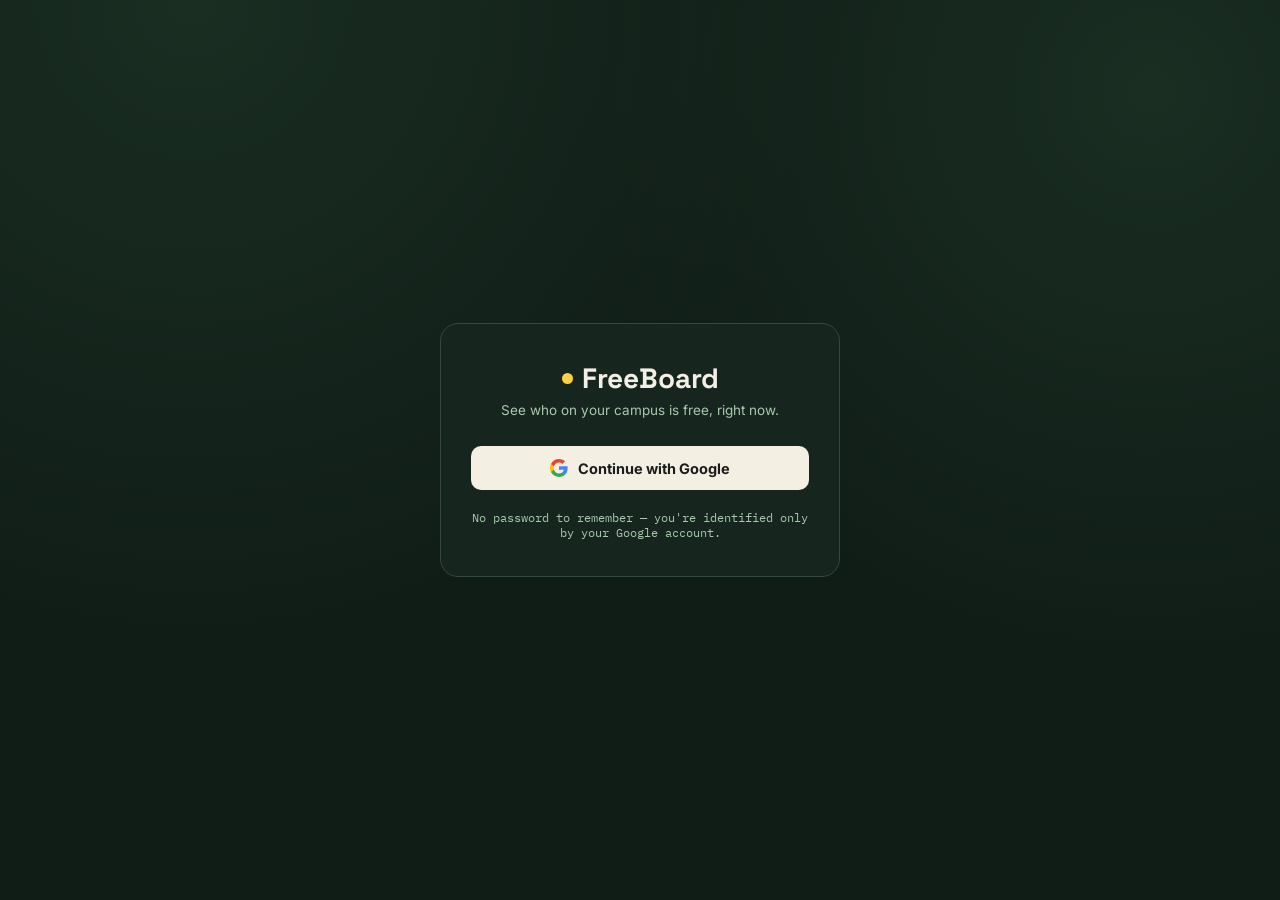
==== commit b18fd17e: "Replace font links in index.html" ====
--- a/frontend/index.html
+++ b/frontend/index.html
@@ -9,7 +9,7 @@
 
 <link rel="icon" type="image/png" href="./logo.png?v=2">
 <link rel="preconnect" href="https://fonts.googleapis.com">
-<link href="https://fonts.googleapis.com/css2?family=Fraunces:ital,opsz,wght@0,9..144,500;0,9..144,600;1,9..144,500&family=Inter:wght@400;600;700&family=JetBrains+Mono:wght@500;600&display=swap" rel="stylesheet">
+<link href="https://fonts.googleapis.com/css2?family=IBM+Plex+Mono:wght@500;600&family=Space+Grotesk:wght@700&family=Inter:wght@400;600;700&display=swap" rel="stylesheet">
 <link rel="stylesheet" href="css/styles.css">
 </head>
 <body>
--- a/frontend/css/styles.css
+++ b/frontend/css/styles.css
@@ -1,255 +1,240 @@
 :root{
-  /* Editorial Dark — a calmer, more considered palette. One accent, used sparingly. */
-  --black:#0d0d0f;
-  --panel:#16161a;
-  --panel-2:#1c1c21;
-  --panel-3:#232329;
-  --line: rgba(255,255,255,.09);
-  --line-soft: rgba(255,255,255,.06);
-  --paper:#f2f1ed;
-  --paper-dim:#9a9a9d;
-  --mint:#9a9a9d;
-  --free:#d9a441;       /* the one accent — primary actions, focus, active state */
-  --free-deep:#b3842f;
-  --accent:#8fae82;     /* status: free period — muted sage, not neon */
-  --busy:#c1725a;       /* status: in class — muted clay, not neon */
-  --font-display:'Fraunces', Georgia, serif;
-  --font-mono:'JetBrains Mono', ui-monospace, 'SFMono-Regular', Menlo, monospace;
-  --font-body:'Inter', system-ui, -apple-system, sans-serif;
+  --black:#101d17; --panel:#16261e; --panel-2:#1c2f25; --line:#33493c; --line-soft:#233527;
+  --paper:#f3efe3; --paper-dim:#cfe0d0; --mint:#a9c9ae;
+  --free:#ffd23f; --busy:#ff7a59; --accent:#5fd6a8;
+  --font-display:'Space Grotesk','IBM Plex Mono',sans-serif;
+  --font-mono:'IBM Plex Mono',ui-monospace,'SFMono-Regular',Menlo,monospace;
+  --font-body:'Inter',system-ui,-apple-system,sans-serif;
 }
 *{box-sizing:border-box;}
 html,body{margin:0;padding:0;}
 body{
-  background:var(--black);
+  background:radial-gradient(circle at 15% 0%, #1a2e22 0%, transparent 45%),
+             radial-gradient(circle at 90% 10%, #1a2e22 0%, transparent 40%), var(--black);
   color:var(--paper); font-family:var(--font-body); min-height:100vh; -webkit-font-smoothing:antialiased;
 }
 a{color:inherit;} button{font-family:inherit;cursor:pointer;} input{font-family:inherit;}
-.material-symbols-outlined{font-variation-settings:'FILL' 0,'wght' 400,'GRAD' 0,'opsz' 20;line-height:1;vertical-align:middle;}
-::selection{background:var(--free); color:#221703;}
-::-webkit-scrollbar{width:8px;height:8px;}
-::-webkit-scrollbar-track{background:transparent;}
-::-webkit-scrollbar-thumb{background:var(--panel-3);border-radius:99px;}
-
-/* ---- identity: avatar circle — used only where it carries real meaning (Live board, People roster) ---- */
-.avatar-circle{
-  width:38px;height:38px;border-radius:50%;background:var(--panel-3);border:1px solid var(--line);
-  color:var(--paper-dim);font-family:var(--font-display);font-weight:500;font-size:14px;
-  display:flex;align-items:center;justify-content:center;flex:none;
-}
-.avatar-circle.sm{width:28px;height:28px;font-size:11.5px;}
-.avatar-circle.secondary{color:var(--accent);}
-.avatar-circle.muted{color:var(--paper-dim);}
-.avatar-circle.on-primary{background:rgba(34,23,3,.2);border-color:rgba(34,23,3,.3);color:#221703;}
+::selection{background:var(--free); color:var(--black);}
 
 /* ---- login page ---- */
 .login-shell{min-height:100vh;display:flex;align-items:center;justify-content:center;padding:20px;}
-.login-card{width:100%;max-width:400px;background:var(--panel);border:1px solid var(--line);border-radius:16px;padding:44px 36px;text-align:center;}
-.login-card .mark{display:flex;align-items:center;justify-content:center;gap:9px;font-family:var(--font-display);font-weight:500;font-style:italic;font-size:30px;margin-bottom:8px;}
-.login-card .dot{width:8px;height:8px;border-radius:50%;background:var(--free);}
-.login-card p{color:var(--paper-dim);font-size:13.5px;margin:0 0 30px;}
-.g-btn{display:flex;align-items:center;justify-content:center;gap:10px;width:100%;background:var(--paper);color:#1c1c1c;border:none;border-radius:10px;padding:13px;font-weight:600;font-size:14px;text-decoration:none;transition:filter .15s ease;}
-.g-btn:hover{filter:brightness(0.94);}
-.login-footnote{margin-top:22px;font-size:11.5px;color:var(--paper-dim);font-family:var(--font-mono);}
-
-/* ---- shell ---- */
-.wrap{max-width:1040px;margin:0 auto;padding:28px 20px 90px;}
-header.top{display:flex;align-items:center;justify-content:space-between;gap:16px;flex-wrap:wrap;padding-bottom:22px;margin-bottom:28px;border-bottom:1px solid var(--line);}
-.brand{display:flex;flex-direction:column;gap:3px;}
-.brand .mark{display:inline-flex;align-items:baseline;gap:8px;font-family:var(--font-display);font-weight:500;font-style:italic;font-size:24px;color:var(--paper);}
-.brand .mark .dot{width:6px;height:6px;border-radius:50%;background:var(--free);align-self:center;}
-.brand .sub{font-size:12px;color:var(--paper-dim);font-family:var(--font-mono);}
-
-.fb-headright{display:flex;align-items:center;gap:10px;}
-.icon-btn-circle{width:34px;height:34px;border-radius:50%;background:transparent;border:1px solid var(--line);color:var(--paper-dim);display:flex;align-items:center;justify-content:center;transition:all .15s ease;}
-.icon-btn-circle:hover{color:var(--paper);border-color:rgba(255,255,255,.2);}
-
-.me{display:flex;align-items:center;gap:9px;padding:2px;}
-.me img{width:30px;height:30px;border-radius:50%;object-fit:cover;}
-.me .avatar-circle{width:30px;height:30px;font-size:11px;}
-.me .name{font-size:13px;font-weight:500;display:flex;align-items:center;gap:5px;}
-.me a.logout{font-size:11px;color:var(--paper-dim);font-family:var(--font-mono);text-decoration:none;}
-.me a.logout:hover{color:var(--busy);}
-
-nav.tabs{display:flex;gap:2px;flex-wrap:wrap;margin-bottom:28px;border-bottom:1px solid var(--line);}
-nav.tabs button{background:transparent;border:none;border-bottom:2px solid transparent;color:var(--paper-dim);padding:11px 4px;margin-right:22px;font-size:13.5px;font-weight:500;transition:color .15s ease,border-color .15s ease;display:flex;align-items:center;gap:7px;}
-nav.tabs button:hover{color:var(--paper);}
-nav.tabs button.active{color:var(--paper);border-bottom-color:var(--free);font-weight:600;}
-.live-dot{width:6px;height:6px;border-radius:50%;background:var(--busy);flex:none;}
-.panel{display:none;} .panel.active{display:block;animation:fadeUp .3s ease;}
-@keyframes fadeUp{from{opacity:0;transform:translateY(4px);}to{opacity:1;transform:translateY(0);}}
-h2.section-title{font-family:var(--font-display);font-size:24px;font-weight:500;color:var(--paper);margin:0 0 6px;}
-p.section-sub{color:var(--paper-dim);font-size:13.5px;margin:0 0 22px;line-height:1.5;}
-
-.live-status-bar{display:flex;align-items:center;gap:14px;flex-wrap:wrap;padding-bottom:16px;margin-bottom:24px;border-bottom:1px solid var(--line-soft);}
-.badge{font-family:var(--font-mono);font-size:10.5px;font-weight:600;letter-spacing:.5px;text-transform:uppercase;padding:4px 10px;border-radius:5px;background:var(--panel-2);color:var(--free);border:1px solid var(--line);}
-.badge.off{color:var(--busy);}
-.slotline{font-family:var(--font-mono);font-size:13.5px;color:var(--paper-dim);} .slotline b{color:var(--paper);font-weight:600;}
-.count{margin-left:auto;font-family:var(--font-mono);font-size:12px;color:var(--paper-dim);}
-
-/* ---- Live Now: a quiet, readable list — no glow, no pulse ---- */
-.board{display:flex;flex-direction:column;gap:1px;margin-bottom:30px;border:1px solid var(--line);border-radius:12px;overflow:hidden;}
-.friend-row{
-  display:flex;align-items:center;justify-content:space-between;gap:14px;flex-wrap:wrap;
-  background:var(--panel);padding:14px 18px;
-  transition:background .15s ease;
-}
-.friend-row:hover{background:var(--panel-2);}
-.friend-row-left{display:flex;align-items:center;gap:13px;min-width:0;}
-.avatar-wrap{position:relative;flex:none;}
-.avatar-status-dot{position:absolute;bottom:-1px;right:-1px;width:10px;height:10px;border-radius:50%;border:2px solid var(--panel);}
-.avatar-status-dot.free{background:var(--accent);}
-.avatar-status-dot.busy{background:var(--busy);}
-.friend-row-id{display:flex;flex-direction:column;min-width:0;}
-.friend-name{font-family:var(--font-body);font-weight:600;font-size:14px;color:var(--paper);white-space:nowrap;overflow:hidden;text-overflow:ellipsis;}
-.friend-username{font-family:var(--font-mono);font-size:11px;color:var(--paper-dim);}
-.friend-row-right{display:flex;align-items:center;gap:16px;flex-wrap:wrap;}
-.friend-row-until{display:flex;flex-direction:column;align-items:flex-end;}
-.friend-row-until-label{font-family:var(--font-mono);font-size:9.5px;color:var(--paper-dim);letter-spacing:.4px;}
-.friend-row-until-time{font-family:var(--font-mono);font-size:12px;color:var(--paper);}
-.status-pill{display:inline-flex;align-items:center;gap:7px;padding:6px 13px;border-radius:99px;font-size:12px;font-weight:500;background:var(--panel-2);border:1px solid var(--line);min-width:110px;justify-content:center;}
-.status-pill.free{color:var(--accent);}
-.status-pill.busy{color:var(--busy);}
-.status-pill-dot{width:6px;height:6px;border-radius:50%;flex:none;}
-.status-pill.free .status-pill-dot{background:var(--accent);}
-.status-pill.busy .status-pill-dot{background:var(--busy);}
-
-.empty-note{font-family:var(--font-mono);font-size:12.5px;color:var(--paper-dim);border:1px dashed var(--line);border-radius:10px;padding:20px;text-align:center;}
-.busy-strip{display:none;}
+.login-card{
+  width:100%;max-width:400px;background:var(--panel);border:1px solid var(--line);
+  border-radius:18px;padding:36px 30px;text-align:center;
+}
+.login-card .mark{display:flex;align-items:center;justify-content:center;gap:9px;font-family:var(--font-display);font-weight:700;font-size:28px;margin-bottom:6px;}
+.login-card .dot{width:11px;height:11px;border-radius:50%;background:var(--free);}
+.login-card p{color:var(--mint);font-size:13.5px;margin:0 0 28px;}
+.g-btn{
+  display:flex;align-items:center;justify-content:center;gap:10px;width:100%;
+  background:var(--paper);color:#1c1c1c;border:none;border-radius:10px;padding:13px;
+  font-weight:700;font-size:14.5px;text-decoration:none;
+}
+.g-btn:hover{filter:brightness(0.95);}
+.login-footnote{margin-top:20px;font-size:11.5px;color:var(--mint);font-family:var(--font-mono);}
+
+/* ---- shared shell (reused from FreeBoard v1) ---- */
+.wrap{max-width:1100px;margin:0 auto;padding:20px 18px 80px;}
+header.top{display:flex;align-items:flex-start;justify-content:space-between;gap:16px;flex-wrap:wrap;padding-bottom:18px;margin-bottom:18px;border-bottom:1px solid var(--line);}
+.brand{display:flex;flex-direction:column;gap:2px;}
+.brand .mark{display:inline-flex;align-items:center;gap:9px;font-family:var(--font-display);font-weight:700;font-size:26px;color:var(--paper);}
+.brand .mark .dot{width:11px;height:11px;border-radius:50%;background:var(--free);animation:pulse 2.4s ease-in-out infinite;}
+@keyframes pulse{0%,100%{box-shadow:0 0 0 4px rgba(255,210,63,.15);}50%{box-shadow:0 0 0 8px rgba(255,210,63,.06);}}
+.brand .sub{font-size:12.5px;color:var(--mint);font-family:var(--font-mono);}
+.me{display:flex;align-items:center;gap:10px;}
+.me img{width:34px;height:34px;border-radius:50%;border:1px solid var(--line);}
+.me .name{font-size:13px;font-weight:600;}
+.me a.logout{font-size:11.5px;color:var(--busy);font-family:var(--font-mono);text-decoration:none;}
+
+nav.tabs{display:flex;gap:6px;flex-wrap:wrap;margin-bottom:22px;}
+nav.tabs button{background:transparent;border:1px solid var(--line);color:var(--paper-dim);padding:9px 16px;border-radius:999px;font-size:13.5px;font-weight:600;transition:all .15s ease;}
+nav.tabs button:hover{border-color:var(--accent);color:var(--paper);}
+nav.tabs button.active{background:var(--free);border-color:var(--free);color:#20260c;}
+.panel{display:none;} .panel.active{display:block;animation:fadeUp .35s ease;}
+@keyframes fadeUp{from{opacity:0;transform:translateY(6px);}to{opacity:1;transform:translateY(0);}}
+h2.section-title{font-family:var(--font-display);font-size:19px;font-weight:600;color:var(--paper);margin:0 0 4px;}
+p.section-sub{color:var(--mint);font-size:13px;margin:0 0 18px;}
+
+.live-status-bar{display:flex;align-items:center;gap:12px;flex-wrap:wrap;background:var(--panel);border:1px solid var(--line);border-radius:14px;padding:16px 18px;margin-bottom:22px;}
+.badge{font-family:var(--font-mono);font-size:11px;font-weight:600;letter-spacing:.6px;text-transform:uppercase;padding:5px 10px;border-radius:6px;background:rgba(255,210,63,.14);color:var(--free);border:1px solid rgba(255,210,63,.3);}
+.badge.off{background:rgba(255,122,89,.12);color:var(--busy);border-color:rgba(255,122,89,.3);}
+.slotline{font-family:var(--font-mono);font-size:14.5px;} .slotline b{color:var(--free);}
+.count{margin-left:auto;font-family:var(--font-mono);font-size:12.5px;color:var(--mint);}
+
+.board{display:grid;grid-template-columns:repeat(auto-fill,minmax(150px,1fr));gap:12px;margin-bottom:26px;}
+.flip{position:relative;background:linear-gradient(180deg,var(--panel-2),var(--panel));border:1px solid var(--line);border-radius:10px;padding:16px 14px 14px;}
+.flip::after{content:"";position:absolute;left:0;right:0;top:50%;height:1px;background:rgba(0,0,0,.35);}
+.flip .name{font-family:var(--font-mono);font-weight:600;font-size:16px;}
+.flip .tag{display:inline-block;margin-top:8px;font-size:10.5px;font-weight:700;letter-spacing:.6px;text-transform:uppercase;color:var(--free);font-family:var(--font-mono);}
+
+.empty-note{font-family:var(--font-mono);font-size:13px;color:var(--mint);border:1px dashed var(--line);border-radius:10px;padding:18px;text-align:center;}
+.busy-strip{margin-top:8px;} .busy-strip .lbl{font-size:11px;color:var(--mint);text-transform:uppercase;font-family:var(--font-mono);margin-bottom:8px;}
 .chip-row{display:flex;flex-wrap:wrap;gap:7px;}
-.chip{font-family:var(--font-mono);font-size:11.5px;padding:5px 11px 5px 9px;border-radius:99px;background:var(--panel-2);color:var(--busy);border:1px solid var(--line);display:inline-flex;align-items:center;gap:6px;}
-.chip::before{content:"";width:5px;height:5px;border-radius:50%;background:var(--busy);flex:none;}
-.chip.free{color:var(--accent);}
-.chip.free::before{background:var(--accent);}
+.chip{font-family:var(--font-mono);font-size:12px;padding:5px 10px;border-radius:7px;background:rgba(255,122,89,.09);color:var(--busy);border:1px solid rgba(255,122,89,.22);}
+.chip.free{background:rgba(95,214,168,.1);color:var(--accent);border-color:rgba(95,214,168,.25);}
 
 .pillrow{display:flex;flex-wrap:wrap;gap:7px;margin-bottom:14px;}
-.pill{background:var(--panel);border:1px solid var(--line);color:var(--paper-dim);padding:8px 14px;border-radius:8px;font-size:12.5px;font-weight:500;transition:all .15s ease;}
-.pill:hover{border-color:rgba(255,255,255,.2);color:var(--paper);}
-.pill.sel{background:var(--free);border-color:var(--free);color:#221703;font-weight:600;}
-.pill.slot{font-family:var(--font-mono);font-size:12px;}
-
-.split{display:grid;grid-template-columns:1fr 1fr;gap:14px;margin-top:20px;}
+.pill{background:var(--panel);border:1px solid var(--line);color:var(--paper-dim);padding:8px 14px;border-radius:9px;font-size:13px;font-weight:600;}
+.pill:hover{border-color:var(--accent);} .pill.sel{background:var(--accent);border-color:var(--accent);color:#0d221a;}
+.pill.slot{font-family:var(--font-mono);font-size:12.5px;font-weight:500;}
+
+.split{display:grid;grid-template-columns:1fr 1fr;gap:16px;margin-top:18px;}
 @media (max-width:600px){.split{grid-template-columns:1fr;}}
-.split .col{background:var(--panel);border:1px solid var(--line);border-radius:12px;padding:18px;}
-.split .col h3{margin:0 0 12px;font-family:var(--font-mono);font-size:11px;text-transform:uppercase;letter-spacing:.4px;color:var(--paper-dim);}
-.split .col.free h3{color:var(--accent);} .split .col.busy h3{color:var(--busy);}
-
-/* ---- People roster ---- */
-.people-grid{display:grid;grid-template-columns:repeat(auto-fill,minmax(126px,1fr));gap:8px;margin-bottom:22px;}
-.person-btn{
-  background:var(--panel);border:1px solid var(--line);border-radius:10px;padding:14px 10px;text-align:center;
-  color:var(--paper);font-weight:500;font-size:12.5px;transition:all .15s ease;width:100%;
-  display:flex;flex-direction:column;align-items:center;gap:8px;
-}
-.person-btn span{white-space:nowrap;overflow:hidden;text-overflow:ellipsis;max-width:100%;}
-.person-btn:hover{border-color:rgba(255,255,255,.2);background:var(--panel-2);}
-.person-btn.sel{background:var(--panel-2);border-color:var(--free);color:var(--paper);}
-.person-btn.sel .avatar-circle{border-color:var(--free);color:var(--free);}
+.split .col{background:var(--panel);border:1px solid var(--line);border-radius:12px;padding:16px;}
+.split .col h3{margin:0 0 12px;font-family:var(--font-mono);font-size:12px;text-transform:uppercase;}
+.split .col.free h3{color:var(--free);} .split .col.busy h3{color:var(--busy);}
+
+.people-grid{display:grid;grid-template-columns:repeat(auto-fill,minmax(120px,1fr));gap:10px;margin-bottom:20px;}
+.person-btn{background:var(--panel);border:1px solid var(--line);border-radius:11px;padding:14px 10px;text-align:center;color:var(--paper);font-weight:600;font-size:13.5px;}
+.person-btn:hover{border-color:var(--free);} .person-btn.sel{background:var(--free);border-color:var(--free);color:#20260c;}
 
 .addbar{display:flex;gap:8px;flex-wrap:wrap;margin-bottom:18px;}
-.search-wrap{position:relative;flex:1;min-width:220px;}
-.search-icon{position:absolute;left:13px;top:50%;transform:translateY(-50%);font-size:17px;color:var(--paper-dim);pointer-events:none;}
-.search-box{width:100%;padding:10px 14px;border-radius:9px;background:var(--panel);border:1px solid var(--line);color:var(--paper);font-size:13px;transition:border-color .15s ease;}
-.search-box.has-icon{padding-left:38px;}
+.search-box{flex:1;min-width:220px;padding:10px 12px;border-radius:9px;background:var(--panel);border:1px solid var(--line);color:var(--paper);font-size:13px;}
 .search-box:focus{outline:none;border-color:var(--free);}
-.btn{padding:9px 16px;border-radius:9px;border:1px solid var(--line);background:var(--panel);color:var(--paper);font-weight:500;font-size:12.5px;transition:all .15s ease;display:inline-flex;align-items:center;gap:6px;justify-content:center;}
-.btn.primary{background:var(--free);border-color:var(--free);color:#221703;font-weight:600;}
-.btn.primary:hover{background:#e5b458;}
-.btn.accept{background:var(--panel-2);border-color:var(--accent);color:var(--accent);font-weight:600;}
-.btn.accept:hover{background:rgba(143,174,130,.1);}
-.btn.ghost:hover{border-color:rgba(255,255,255,.2);background:var(--panel-2);}
-.search-results{display:flex;flex-direction:column;gap:7px;margin-bottom:18px;}
-.search-row{display:flex;align-items:center;justify-content:space-between;gap:10px;flex-wrap:wrap;background:var(--panel);border:1px solid var(--line);border-radius:10px;padding:11px 14px;font-size:13px;}
-
-.request-card{background:var(--panel);border:1px solid var(--line);border-radius:10px;padding:13px 15px;margin-bottom:7px;display:flex;align-items:center;justify-content:space-between;gap:12px;flex-wrap:wrap;}
-.request-card-actions{display:flex;gap:8px;flex-wrap:wrap;}
-
-.detail{display:none;background:var(--panel);border:1px solid var(--line);border-radius:14px;padding:24px;}
+.btn{padding:10px 16px;border-radius:9px;border:1px solid var(--line);background:var(--panel);color:var(--paper);font-weight:600;font-size:13px;}
+.btn.primary{background:var(--free);border-color:var(--free);color:#20260c;}
+.btn.ghost:hover{border-color:var(--accent);}
+.search-results{display:flex;flex-direction:column;gap:6px;margin-bottom:16px;}
+.search-row{display:flex;align-items:center;justify-content:space-between;background:var(--panel);border:1px solid var(--line);border-radius:9px;padding:9px 12px;font-size:13px;}
+
+.detail{display:none;background:var(--panel);border:1px solid var(--line);border-radius:14px;padding:20px;}
 .detail.show{display:block;}
-.dhead{display:flex;align-items:center;justify-content:space-between;gap:10px;flex-wrap:wrap;margin-bottom:18px;}
-.dhead h3{margin:0;font-family:var(--font-display);font-size:22px;font-weight:500;}
+.dhead{display:flex;align-items:center;justify-content:space-between;gap:10px;flex-wrap:wrap;margin-bottom:16px;}
+.dhead h3{margin:0;font-family:var(--font-display);font-size:20px;}
 .weekgrid{overflow-x:auto;}
-table.tt{border-collapse:separate;border-spacing:2px;width:100%;min-width:720px;}
-table.tt th,table.tt td{border:1px solid var(--line);padding:9px 7px;text-align:center;font-size:11.5px;border-radius:7px;}
-table.tt th{font-family:var(--font-mono);font-weight:500;color:var(--paper-dim);background:transparent;border:none;font-size:9.5px;text-transform:uppercase;letter-spacing:.3px;}
-table.tt td.day{font-weight:600;text-align:left;padding-left:10px;background:transparent;border:none;font-family:var(--font-body);font-size:12.5px;}
-table.tt td.cell{background:var(--panel);color:var(--paper-dim);}
-table.tt td.cell.free{background:rgba(143,174,130,.09);color:var(--accent);font-weight:500;}
-table.tt td.cell.busy{background:var(--panel);}
-table.tt input.editcell{width:100%;background:transparent;border:1px dashed var(--line);border-radius:5px;color:inherit;font-size:11px;text-align:center;padding:3px 2px;font-family:var(--font-mono);}
+table.tt{border-collapse:collapse;width:100%;min-width:720px;}
+table.tt th,table.tt td{border:1px solid var(--line-soft);padding:8px 7px;text-align:center;font-size:12px;}
+table.tt th{font-family:var(--font-mono);font-weight:600;color:var(--mint);background:var(--panel-2);font-size:10.5px;}
+table.tt td.day{font-weight:700;text-align:left;padding-left:10px;background:var(--panel-2);}
+table.tt td.cell.free{background:rgba(255,210,63,.12);color:var(--free);font-weight:600;}
+table.tt td.cell.busy{background:rgba(255,122,89,.06);color:var(--paper-dim);}
+table.tt input.editcell{width:100%;background:transparent;border:1px dashed var(--line);border-radius:5px;color:inherit;font-size:11.5px;text-align:center;padding:3px 2px;font-family:var(--font-mono);}
 table.tt input.editcell:focus{outline:none;border-color:var(--free);}
-table.tt td.cell.lowconf{outline:1px solid var(--busy);}
-
-.who-select{display:flex;flex-wrap:wrap;gap:8px;margin-bottom:20px;}
-.who-chip{display:flex;align-items:center;gap:8px;background:var(--panel);border:1px solid var(--line);border-radius:99px;padding:7px 15px;font-size:13px;font-weight:500;color:var(--paper-dim);transition:all .15s ease;}
-.who-chip.on{color:var(--paper);border-color:var(--free);background:rgba(217,164,65,.06);}
-.who-chip input{accent-color:var(--free);width:14px;height:14px;}
-.together-results .dayblock{margin-bottom:16px;}
-.together-results h4{font-family:var(--font-display);font-size:15px;font-weight:500;color:var(--paper);margin:0 0 9px;}
-.slotcard{display:inline-flex;align-items:center;gap:7px;background:var(--panel);border:1px solid var(--line);color:var(--accent);padding:7px 13px;border-radius:8px;margin:0 7px 7px 0;font-family:var(--font-mono);font-size:12px;}
+table.tt td.cell.lowconf{outline:2px solid var(--busy);}
+
+.who-select{display:flex;flex-wrap:wrap;gap:8px;margin-bottom:18px;}
+.who-chip{display:flex;align-items:center;gap:6px;background:var(--panel);border:1px solid var(--line);border-radius:999px;padding:7px 12px 7px 8px;font-size:13px;font-weight:600;color:var(--paper-dim);}
+.who-chip input{accent-color:var(--free);width:15px;height:15px;}
+.together-results .dayblock{margin-bottom:14px;}
+.together-results h4{font-family:var(--font-mono);font-size:12px;text-transform:uppercase;color:var(--mint);margin:0 0 8px;}
+.slotcard{display:inline-flex;align-items:center;gap:8px;background:rgba(255,210,63,.1);border:1px solid rgba(255,210,63,.28);color:var(--free);padding:7px 12px;border-radius:9px;margin:0 8px 8px 0;font-family:var(--font-mono);font-size:12.5px;font-weight:600;}
 
 .modal-bg{display:none;position:fixed;inset:0;background:rgba(0,0,0,.6);z-index:80;align-items:center;justify-content:center;padding:20px;}
 .modal-bg.show{display:flex;}
-.modal{background:var(--panel);border:1px solid var(--line);border-radius:14px;padding:26px;max-width:480px;width:100%;max-height:85vh;overflow:auto;box-shadow:0 20px 50px -12px rgba(0,0,0,.7);}
-.modal.lg{max-width:600px;}
-.modal h3{font-family:var(--font-display);margin-top:0;font-weight:500;font-size:20px;}
-.dropzone{border:1px dashed var(--line);border-radius:10px;padding:24px;text-align:center;color:var(--paper-dim);font-size:13px;cursor:pointer;}
-.dropzone:hover{border-color:rgba(255,255,255,.25);}
-
-.toast{position:fixed;left:50%;bottom:24px;transform:translateX(-50%) translateY(16px);background:var(--paper);color:#1a1a1a;padding:10px 18px;border-radius:8px;font-weight:600;font-size:13px;opacity:0;transition:all .25s ease;pointer-events:none;z-index:90;}
+.modal{background:var(--panel);border:1px solid var(--line);border-radius:16px;padding:24px;max-width:520px;width:100%;max-height:85vh;overflow:auto;}
+.modal h3{font-family:var(--font-display);margin-top:0;}
+.dropzone{border:2px dashed var(--line);border-radius:12px;padding:26px;text-align:center;color:var(--mint);font-size:13px;cursor:pointer;}
+.dropzone:hover{border-color:var(--accent);}
+
+.toast{position:fixed;left:50%;bottom:24px;transform:translateX(-50%) translateY(20px);background:var(--free);color:#20260c;padding:9px 16px;border-radius:9px;font-weight:700;font-size:13px;opacity:0;transition:all .25s ease;pointer-events:none;z-index:90;}
 .toast.show{opacity:1;transform:translateX(-50%) translateY(0);}
 
-.legend{display:flex;gap:18px;flex-wrap:wrap;margin-top:30px;padding-top:18px;border-top:1px solid var(--line);}
-.legend .li{display:flex;align-items:center;gap:7px;font-size:11.5px;color:var(--paper-dim);font-family:var(--font-mono);}
-.legend .sw{width:7px;height:7px;border-radius:50%;} .sw.free{background:var(--accent);} .sw.busy{background:var(--busy);}
-
-.example-block{background:var(--panel);border:1px solid var(--line);border-radius:10px;padding:14px;margin:16px 0;text-align:center;}
-.example-label{font-family:var(--font-mono);font-size:10px;letter-spacing:.5px;text-transform:uppercase;color:var(--paper-dim);margin-bottom:10px;text-align:left;}
-.example-img{width:100%;max-height:220px;object-fit:contain;border-radius:8px;border:1px solid var(--line);background:#fff;display:block;margin:0 auto;}
-.example-caption{font-size:11px;color:var(--paper-dim);margin-top:10px;text-align:left;}
+.legend{display:flex;gap:16px;flex-wrap:wrap;margin-top:26px;padding-top:16px;border-top:1px solid var(--line);}
+.legend .li{display:flex;align-items:center;gap:7px;font-size:12px;color:var(--mint);font-family:var(--font-mono);}
+.legend .sw{width:11px;height:11px;border-radius:3px;} .sw.free{background:var(--free);} .sw.busy{background:var(--busy);}
+
+
+
+/* Sample timetable image shown inside the upload modal */
+.example-block{
+  background:var(--panel-2);border:1px solid var(--line-soft);border-radius:14px;
+  padding:14px;margin:16px 0;text-align:center;
+}
+.example-label{
+  font-family:var(--font-mono);font-size:10.5px;letter-spacing:.6px;text-transform:uppercase;
+  color:var(--mint);margin-bottom:10px;text-align:left;
+}
+.example-img{
+  width:100%;max-height:220px;object-fit:contain;border-radius:10px;
+  border:1px solid var(--line);box-shadow:0 8px 24px rgba(0,0,0,.35);
+  background:#fff;display:block;margin:0 auto;
+}
+.example-caption{
+  font-size:11.5px;color:var(--mint);margin-top:10px;text-align:left;
+}
 @media (max-width:480px){ .example-img{max-height:160px;} }
 
-.name-edit-btn{background:transparent;border:none;color:var(--paper-dim);font-size:12px;cursor:pointer;padding:2px 4px;vertical-align:middle;display:inline-flex;align-items:center;}
+/* Editable names: your own display name, and per-friend nicknames */
+.name-edit-btn{
+  background:transparent;border:none;color:var(--mint);font-size:12px;
+  cursor:pointer;padding:2px 4px;vertical-align:middle;
+}
 .name-edit-btn:hover{color:var(--free);}
 .person-card-wrap{position:relative;}
+.person-card-wrap .person-btn{width:100%;}
 .person-card-actions{position:absolute;top:4px;right:6px;display:flex;gap:4px;}
-.person-card-actions button{background:rgba(0,0,0,.4);border:none;border-radius:6px;color:var(--paper-dim);font-size:10px;padding:3px 5px;cursor:pointer;line-height:1;display:flex;align-items:center;}
+.person-card-actions button{
+  background:rgba(0,0,0,.3);border:none;border-radius:6px;color:var(--mint);
+  font-size:11px;padding:3px 5px;cursor:pointer;line-height:1;
+}
 .person-card-actions button:hover{color:var(--free);}
 .person-card-actions button.remove-btn:hover{color:var(--busy);}
 
+/* Custom modals: edit name / nickname / remove-confirm (replaces browser prompt()) */
 .modal-head{display:flex;align-items:center;justify-content:space-between;margin-bottom:2px;}
 .modal-head h3{margin:0;}
-.modal-close{background:transparent;border:none;color:var(--paper-dim);cursor:pointer;padding:4px 7px;border-radius:6px;line-height:1;display:flex;align-items:center;}
-.modal-close:hover{color:var(--paper);background:var(--panel-2);}
-.modal-label{display:block;font-size:10.5px;color:var(--paper-dim);font-family:var(--font-mono);text-transform:uppercase;letter-spacing:.4px;margin:10px 0 6px;}
-.modal-hint{font-size:12px;color:var(--paper-dim);margin:0 0 8px;}
-.modal-error{color:var(--busy);font-size:12px;min-height:16px;margin:2px 0 4px;}
+.modal-close{
+  background:transparent;border:none;color:var(--mint);font-size:15px;
+  cursor:pointer;padding:4px 7px;border-radius:6px;line-height:1;
+}
+.modal-close:hover{color:var(--paper);background:rgba(255,255,255,.06);}
+.modal-label{
+  display:block;font-size:11px;color:var(--mint);font-family:var(--font-mono);
+  text-transform:uppercase;letter-spacing:.4px;margin:10px 0 6px;
+}
+.modal-hint{font-size:12px;color:var(--mint);margin:0 0 8px;}
+.modal-error{color:var(--busy);font-size:12.5px;min-height:16px;margin:2px 0 4px;}
 .modal-actions{display:flex;justify-content:flex-end;gap:8px;margin-top:10px;}
-.btn.danger{background:transparent;border-color:var(--busy);color:var(--busy);font-weight:600;}
-.btn.danger:hover{background:rgba(193,114,90,.1);}
-.btn[disabled]{opacity:.5;cursor:not-allowed;}
-
-@keyframes modalPop{from{opacity:0;transform:translateY(8px);}to{opacity:1;transform:translateY(0);}}
-.modal-bg.show .modal{animation:modalPop .18s ease;}
-
+.btn.danger{background:var(--busy);border-color:var(--busy);color:#2a120a;}
+.btn.danger:hover{filter:brightness(1.08);}
+.btn[disabled]{opacity:.6;cursor:not-allowed;}
+
+@keyframes modalPop{
+  from{opacity:0;transform:translateY(10px) scale(.97);}
+  to{opacity:1;transform:translateY(0) scale(1);}
+}
+.modal-bg.show .modal{animation:modalPop .2s ease;}
+
+/* Small "made by" credit badge, bottom-left corner */
 .made-by{
-  position:fixed;left:16px;bottom:16px;z-index:40;display:flex;align-items:center;gap:7px;
-  background:var(--panel);border:1px solid var(--line);
-  padding:6px 13px 6px 10px;border-radius:99px;font-family:var(--font-mono);font-size:11px;color:var(--paper-dim);
-}
+  position:fixed;left:16px;bottom:16px;z-index:40;
+  display:flex;align-items:center;gap:7px;
+  background:rgba(22,38,30,.85);border:1px solid var(--line);
+  backdrop-filter:blur(6px);
+  padding:7px 12px 7px 10px;border-radius:999px;
+  font-family:var(--font-mono);font-size:11.5px;color:var(--paper-dim);
+  box-shadow:0 6px 20px rgba(0,0,0,.35);
+  transition:border-color .2s ease, transform .2s ease;
+}
+.made-by:hover{border-color:var(--free);transform:translateY(-2px);}
 .made-by b{color:var(--free);font-weight:600;}
-.made-by-dot{width:5px;height:5px;border-radius:50%;background:var(--free);flex:none;}
-@media (max-width:480px){ .made-by{left:10px;bottom:10px;padding:5px 11px;font-size:10px;} }
-
-.builder-toolbar{display:flex;flex-wrap:wrap;align-items:center;gap:8px;background:var(--panel);border:1px solid var(--line);border-radius:10px;padding:12px 14px;margin-bottom:14px;}
+.made-by-dot{
+  width:7px;height:7px;border-radius:50%;background:var(--free);flex:none;
+  box-shadow:0 0 0 3px rgba(255,210,63,.15);
+  animation:pulse 2.4s ease-in-out infinite;
+}
+@media (max-width:480px){
+  .made-by{left:10px;bottom:10px;padding:6px 10px;font-size:10.5px;}
+}
+
+/* Manual timetable builder: multi-select cells + apply toolbar (replaces OCR upload) */
+.builder-toolbar{
+  display:flex;flex-wrap:wrap;align-items:center;gap:8px;
+  background:var(--panel-2);border:1px solid var(--line-soft);border-radius:12px;
+  padding:12px;margin-bottom:14px;
+}
 .builder-toolbar .search-box{flex:1;min-width:200px;margin-bottom:0;}
 .builder-actions{display:flex;gap:6px;flex-wrap:wrap;}
-.builder-hint{width:100%;font-family:var(--font-mono);font-size:11px;color:var(--paper-dim);}
-table.tt td.cell[data-day]{cursor:pointer;user-select:none;transition:all .12s ease;}
-table.tt td.cell[data-day]:hover{border-color:rgba(255,255,255,.2);}
-table.tt td.cell.sel-cell{outline:1.5px solid var(--free) !important;background:rgba(217,164,65,.14) !important;color:var(--free);font-weight:600;}
-@media (max-width:480px){table.tt th, table.tt td{padding:8px 4px;font-size:11px;}}
-
-@media (max-width:640px){
-  .friend-row{flex-direction:column;align-items:flex-start;}
-  .friend-row-right{width:100%;justify-content:space-between;}
-}
+.builder-hint{
+  width:100%;font-family:var(--font-mono);font-size:11.5px;color:var(--mint);
+}
+table.tt td.cell[data-day]{cursor:pointer;user-select:none;transition:outline .12s ease;}
+table.tt td.cell[data-day]:hover{outline:1px solid var(--line);}
+table.tt td.cell.sel-cell{
+  outline:2px solid var(--free) !important;
+  background:rgba(255,210,63,.18) !important;
+  color:var(--free);font-weight:600;
+}
+@media (max-width:480px){
+  table.tt th, table.tt td{padding:10px 6px;font-size:12.5px;} /* bigger tap targets on mobile */
+}
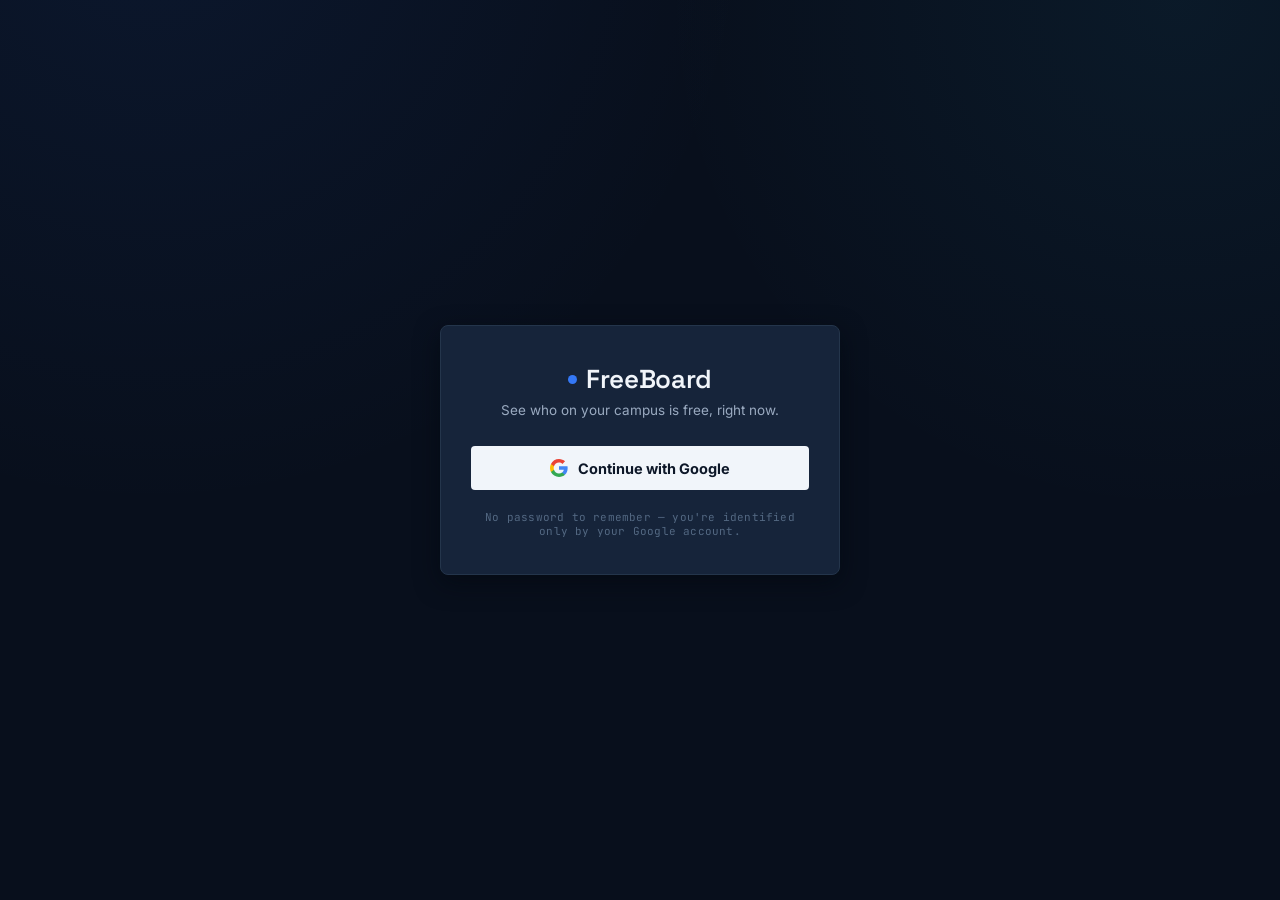
==== commit 04431658: "Update font links in index.html" ====
--- a/frontend/index.html
+++ b/frontend/index.html
@@ -9,7 +9,7 @@
 
 <link rel="icon" type="image/png" href="./logo.png?v=2">
 <link rel="preconnect" href="https://fonts.googleapis.com">
-<link href="https://fonts.googleapis.com/css2?family=IBM+Plex+Mono:wght@500;600&family=Space+Grotesk:wght@700&family=Inter:wght@400;600;700&display=swap" rel="stylesheet">
+<link href="https://fonts.googleapis.com/css2?family=JetBrains+Mono:wght@500;600&family=Space+Grotesk:wght@600;700&family=Inter:wght@400;600;700&display=swap" rel="stylesheet">
 <link rel="stylesheet" href="css/styles.css">
 </head>
 <body>
--- a/frontend/css/styles.css
+++ b/frontend/css/styles.css
@@ -1,193 +1,225 @@
 :root{
-  --black:#101d17; --panel:#16261e; --panel-2:#1c2f25; --line:#33493c; --line-soft:#233527;
-  --paper:#f3efe3; --paper-dim:#cfe0d0; --mint:#a9c9ae;
-  --free:#ffd23f; --busy:#ff7a59; --accent:#5fd6a8;
-  --font-display:'Space Grotesk','IBM Plex Mono',sans-serif;
-  --font-mono:'IBM Plex Mono',ui-monospace,'SFMono-Regular',Menlo,monospace;
+  /* "Nocturne Campus" — deep-navy console aesthetic, modeled on the Stitch redesign reference */
+  --black:#080F1C;         /* canvas base */
+  --panel:#0D1728;         /* surface level 1 — cards, status bars, table headers */
+  --panel-2:#111E31;       /* surface level 2 — nested rows, toolbars */
+  --panel-3:#16243A;       /* surface level 3 (elevated) — modals, hover states, selected chips */
+  --line:#24354B;          /* structural border */
+  --line-soft:#1a2a3d;     /* dimmer hairline for internal table dividers */
+  --paper:#F1F5FA;         /* primary text */
+  --paper-dim:#9AAAC0;     /* secondary text */
+  --mint:#9AAAC0;          /* metadata / mono label color (kept name for minimal diff) */
+  --muted:#536882;         /* placeholder / disabled / low-emphasis text */
+  --free:#2DD4BF;          /* status: available / free (refined teal) */
+  --busy:#F87171;          /* status: busy / in-class (muted coral) */
+  --accent:#3478F6;        /* primary brand / action (electric blue) */
+  --accent-hover:#4888FC;
+  --cyan:#32C5F4;          /* secondary highlight — live/time indicators */
+  --radius-sm:2px; --radius-md:4px; --radius-lg:8px; --radius-full:999px;
+  --font-display:'Space Grotesk','JetBrains Mono',sans-serif;
+  --font-mono:'JetBrains Mono',ui-monospace,'SFMono-Regular',Menlo,monospace;
   --font-body:'Inter',system-ui,-apple-system,sans-serif;
 }
 *{box-sizing:border-box;}
 html,body{margin:0;padding:0;}
 body{
-  background:radial-gradient(circle at 15% 0%, #1a2e22 0%, transparent 45%),
-             radial-gradient(circle at 90% 10%, #1a2e22 0%, transparent 40%), var(--black);
+  background:
+    radial-gradient(circle at 12% -10%, rgba(52,120,246,.08) 0%, transparent 40%),
+    radial-gradient(circle at 92% 0%, rgba(50,197,244,.06) 0%, transparent 35%),
+    var(--black);
   color:var(--paper); font-family:var(--font-body); min-height:100vh; -webkit-font-smoothing:antialiased;
 }
 a{color:inherit;} button{font-family:inherit;cursor:pointer;} input{font-family:inherit;}
-::selection{background:var(--free); color:var(--black);}
+::selection{background:var(--accent); color:#eaf1ff;}
+::-webkit-scrollbar{width:10px;height:10px;}
+::-webkit-scrollbar-track{background:var(--black);}
+::-webkit-scrollbar-thumb{background:var(--line);border-radius:var(--radius-full);border:2px solid var(--black);}
+::-webkit-scrollbar-thumb:hover{background:var(--muted);}
 
 /* ---- login page ---- */
 .login-shell{min-height:100vh;display:flex;align-items:center;justify-content:center;padding:20px;}
 .login-card{
-  width:100%;max-width:400px;background:var(--panel);border:1px solid var(--line);
-  border-radius:18px;padding:36px 30px;text-align:center;
-}
-.login-card .mark{display:flex;align-items:center;justify-content:center;gap:9px;font-family:var(--font-display);font-weight:700;font-size:28px;margin-bottom:6px;}
-.login-card .dot{width:11px;height:11px;border-radius:50%;background:var(--free);}
-.login-card p{color:var(--mint);font-size:13.5px;margin:0 0 28px;}
+  width:100%;max-width:400px;background:var(--panel-3);border:1px solid var(--line);
+  border-radius:var(--radius-lg);padding:36px 30px;text-align:center;
+  box-shadow:0 8px 24px rgba(4,8,15,.6);
+}
+.login-card .mark{display:flex;align-items:center;justify-content:center;gap:9px;font-family:var(--font-display);font-weight:600;font-size:26px;letter-spacing:-.015em;margin-bottom:6px;}
+.login-card .dot{width:9px;height:9px;border-radius:50%;background:var(--accent);}
+.login-card p{color:var(--paper-dim);font-size:13.5px;margin:0 0 28px;}
 .g-btn{
   display:flex;align-items:center;justify-content:center;gap:10px;width:100%;
-  background:var(--paper);color:#1c1c1c;border:none;border-radius:10px;padding:13px;
-  font-weight:700;font-size:14.5px;text-decoration:none;
+  background:var(--paper);color:#0D1728;border:none;border-radius:var(--radius-md);padding:13px;
+  font-weight:700;font-size:14.5px;text-decoration:none;transition:filter .15s ease;
 }
 .g-btn:hover{filter:brightness(0.95);}
-.login-footnote{margin-top:20px;font-size:11.5px;color:var(--mint);font-family:var(--font-mono);}
-
-/* ---- shared shell (reused from FreeBoard v1) ---- */
+.login-footnote{margin-top:20px;font-size:11px;color:var(--muted);font-family:var(--font-mono);letter-spacing:.2px;}
+
+/* ---- shared shell ---- */
 .wrap{max-width:1100px;margin:0 auto;padding:20px 18px 80px;}
-header.top{display:flex;align-items:flex-start;justify-content:space-between;gap:16px;flex-wrap:wrap;padding-bottom:18px;margin-bottom:18px;border-bottom:1px solid var(--line);}
+header.top{display:flex;align-items:flex-start;justify-content:space-between;gap:16px;flex-wrap:wrap;padding-bottom:18px;margin-bottom:10px;border-bottom:1px solid var(--line);}
 .brand{display:flex;flex-direction:column;gap:2px;}
-.brand .mark{display:inline-flex;align-items:center;gap:9px;font-family:var(--font-display);font-weight:700;font-size:26px;color:var(--paper);}
-.brand .mark .dot{width:11px;height:11px;border-radius:50%;background:var(--free);animation:pulse 2.4s ease-in-out infinite;}
-@keyframes pulse{0%,100%{box-shadow:0 0 0 4px rgba(255,210,63,.15);}50%{box-shadow:0 0 0 8px rgba(255,210,63,.06);}}
-.brand .sub{font-size:12.5px;color:var(--mint);font-family:var(--font-mono);}
+.brand .mark{display:inline-flex;align-items:center;gap:9px;font-family:var(--font-display);font-weight:600;font-size:24px;letter-spacing:-.015em;color:var(--paper);}
+.brand .mark .dot{width:9px;height:9px;border-radius:50%;background:var(--accent);animation:pulse 2.4s ease-in-out infinite;}
+@keyframes pulse{0%,100%{box-shadow:0 0 0 4px rgba(52,120,246,.18);}50%{box-shadow:0 0 0 8px rgba(52,120,246,.04);}}
+.brand .sub{font-size:11.5px;color:var(--muted);font-family:var(--font-mono);letter-spacing:.3px;}
 .me{display:flex;align-items:center;gap:10px;}
-.me img{width:34px;height:34px;border-radius:50%;border:1px solid var(--line);}
-.me .name{font-size:13px;font-weight:600;}
-.me a.logout{font-size:11.5px;color:var(--busy);font-family:var(--font-mono);text-decoration:none;}
-
-nav.tabs{display:flex;gap:6px;flex-wrap:wrap;margin-bottom:22px;}
-nav.tabs button{background:transparent;border:1px solid var(--line);color:var(--paper-dim);padding:9px 16px;border-radius:999px;font-size:13.5px;font-weight:600;transition:all .15s ease;}
-nav.tabs button:hover{border-color:var(--accent);color:var(--paper);}
-nav.tabs button.active{background:var(--free);border-color:var(--free);color:#20260c;}
+.me img{width:32px;height:32px;border-radius:50%;border:1px solid var(--line);}
+.me .name{font-size:13px;font-weight:600;color:var(--paper);}
+.me a.logout{font-size:11px;color:var(--busy);font-family:var(--font-mono);text-decoration:none;}
+
+nav.tabs{display:flex;gap:0;flex-wrap:wrap;margin-bottom:24px;border-bottom:1px solid var(--line);}
+nav.tabs button{
+  background:transparent;border:none;border-bottom:2px solid transparent;color:var(--paper-dim);
+  padding:11px 2px;margin-right:24px;border-radius:0;font-size:13.5px;font-weight:600;
+  transition:color .15s ease,border-color .15s ease;
+}
+nav.tabs button:hover{color:var(--paper);}
+nav.tabs button.active{color:var(--accent);border-bottom-color:var(--accent);}
 .panel{display:none;} .panel.active{display:block;animation:fadeUp .35s ease;}
 @keyframes fadeUp{from{opacity:0;transform:translateY(6px);}to{opacity:1;transform:translateY(0);}}
-h2.section-title{font-family:var(--font-display);font-size:19px;font-weight:600;color:var(--paper);margin:0 0 4px;}
-p.section-sub{color:var(--mint);font-size:13px;margin:0 0 18px;}
-
-.live-status-bar{display:flex;align-items:center;gap:12px;flex-wrap:wrap;background:var(--panel);border:1px solid var(--line);border-radius:14px;padding:16px 18px;margin-bottom:22px;}
-.badge{font-family:var(--font-mono);font-size:11px;font-weight:600;letter-spacing:.6px;text-transform:uppercase;padding:5px 10px;border-radius:6px;background:rgba(255,210,63,.14);color:var(--free);border:1px solid rgba(255,210,63,.3);}
-.badge.off{background:rgba(255,122,89,.12);color:var(--busy);border-color:rgba(255,122,89,.3);}
-.slotline{font-family:var(--font-mono);font-size:14.5px;} .slotline b{color:var(--free);}
-.count{margin-left:auto;font-family:var(--font-mono);font-size:12.5px;color:var(--mint);}
-
-.board{display:grid;grid-template-columns:repeat(auto-fill,minmax(150px,1fr));gap:12px;margin-bottom:26px;}
-.flip{position:relative;background:linear-gradient(180deg,var(--panel-2),var(--panel));border:1px solid var(--line);border-radius:10px;padding:16px 14px 14px;}
-.flip::after{content:"";position:absolute;left:0;right:0;top:50%;height:1px;background:rgba(0,0,0,.35);}
-.flip .name{font-family:var(--font-mono);font-weight:600;font-size:16px;}
-.flip .tag{display:inline-block;margin-top:8px;font-size:10.5px;font-weight:700;letter-spacing:.6px;text-transform:uppercase;color:var(--free);font-family:var(--font-mono);}
-
-.empty-note{font-family:var(--font-mono);font-size:13px;color:var(--mint);border:1px dashed var(--line);border-radius:10px;padding:18px;text-align:center;}
-.busy-strip{margin-top:8px;} .busy-strip .lbl{font-size:11px;color:var(--mint);text-transform:uppercase;font-family:var(--font-mono);margin-bottom:8px;}
+h2.section-title{font-family:var(--font-display);font-size:19px;font-weight:600;letter-spacing:-.01em;color:var(--paper);margin:0 0 4px;}
+p.section-sub{color:var(--muted);font-size:13px;margin:0 0 18px;}
+
+.live-status-bar{display:flex;align-items:center;gap:12px;flex-wrap:wrap;background:var(--panel);border:1px solid var(--line);border-radius:var(--radius-lg);padding:14px 18px;margin-bottom:22px;}
+.badge{font-family:var(--font-mono);font-size:10.5px;font-weight:600;letter-spacing:.5px;text-transform:uppercase;padding:4px 9px;border-radius:var(--radius-md);background:rgba(45,212,191,.12);color:var(--free);border:1px solid rgba(45,212,191,.3);}
+.badge.off{background:rgba(248,113,113,.1);color:var(--busy);border-color:rgba(248,113,113,.3);}
+.slotline{font-family:var(--font-mono);font-size:14px;color:var(--paper-dim);} .slotline b{color:var(--cyan);font-weight:600;}
+.count{margin-left:auto;font-family:var(--font-mono);font-size:12px;color:var(--muted);}
+
+.board{display:grid;grid-template-columns:repeat(auto-fill,minmax(150px,1fr));gap:10px;margin-bottom:26px;}
+.flip{position:relative;background:var(--panel);border:1px solid var(--line);border-left:2px solid var(--free);border-radius:var(--radius-lg);padding:14px 14px 12px;transition:background .15s ease;}
+.flip:hover{background:var(--panel-3);}
+.flip .name{font-family:var(--font-body);font-weight:600;font-size:14.5px;color:var(--paper);}
+.flip .tag{display:inline-block;margin-top:7px;font-size:10px;font-weight:600;letter-spacing:.5px;text-transform:uppercase;color:var(--free);font-family:var(--font-mono);}
+
+.empty-note{font-family:var(--font-mono);font-size:12.5px;color:var(--muted);border:1px dashed var(--line);border-radius:var(--radius-md);padding:18px;text-align:center;}
+.busy-strip{margin-top:8px;} .busy-strip .lbl{font-size:10.5px;color:var(--muted);text-transform:uppercase;letter-spacing:.4px;font-family:var(--font-mono);margin-bottom:8px;}
 .chip-row{display:flex;flex-wrap:wrap;gap:7px;}
-.chip{font-family:var(--font-mono);font-size:12px;padding:5px 10px;border-radius:7px;background:rgba(255,122,89,.09);color:var(--busy);border:1px solid rgba(255,122,89,.22);}
-.chip.free{background:rgba(95,214,168,.1);color:var(--accent);border-color:rgba(95,214,168,.25);}
-
-.pillrow{display:flex;flex-wrap:wrap;gap:7px;margin-bottom:14px;}
-.pill{background:var(--panel);border:1px solid var(--line);color:var(--paper-dim);padding:8px 14px;border-radius:9px;font-size:13px;font-weight:600;}
-.pill:hover{border-color:var(--accent);} .pill.sel{background:var(--accent);border-color:var(--accent);color:#0d221a;}
-.pill.slot{font-family:var(--font-mono);font-size:12.5px;font-weight:500;}
-
-.split{display:grid;grid-template-columns:1fr 1fr;gap:16px;margin-top:18px;}
+.chip{font-family:var(--font-mono);font-size:11.5px;padding:5px 9px 5px 8px;border-radius:var(--radius-md);background:rgba(148,163,184,.07);color:var(--paper-dim);border:1px solid var(--line);border-left:2px solid var(--busy);}
+.chip.free{background:rgba(45,212,191,.08);color:var(--free);border-color:var(--line);border-left-color:var(--free);}
+
+.pillrow{display:flex;flex-wrap:wrap;gap:6px;margin-bottom:14px;}
+.pill{background:var(--panel);border:1px solid var(--line);color:var(--paper-dim);padding:8px 14px;border-radius:var(--radius-md);font-size:13px;font-weight:600;transition:border-color .15s ease,background .15s ease,color .15s ease;}
+.pill:hover{border-color:var(--accent);color:var(--paper);} .pill.sel{background:var(--panel-3);border-color:var(--accent);color:var(--paper);}
+.pill.slot{font-family:var(--font-mono);font-size:12px;font-weight:500;}
+
+.split{display:grid;grid-template-columns:1fr 1fr;gap:14px;margin-top:18px;}
 @media (max-width:600px){.split{grid-template-columns:1fr;}}
-.split .col{background:var(--panel);border:1px solid var(--line);border-radius:12px;padding:16px;}
-.split .col h3{margin:0 0 12px;font-family:var(--font-mono);font-size:12px;text-transform:uppercase;}
+.split .col{background:var(--panel);border:1px solid var(--line);border-radius:var(--radius-lg);padding:16px;}
+.split .col h3{margin:0 0 12px;font-family:var(--font-mono);font-size:11px;letter-spacing:.4px;text-transform:uppercase;}
 .split .col.free h3{color:var(--free);} .split .col.busy h3{color:var(--busy);}
 
-.people-grid{display:grid;grid-template-columns:repeat(auto-fill,minmax(120px,1fr));gap:10px;margin-bottom:20px;}
-.person-btn{background:var(--panel);border:1px solid var(--line);border-radius:11px;padding:14px 10px;text-align:center;color:var(--paper);font-weight:600;font-size:13.5px;}
-.person-btn:hover{border-color:var(--free);} .person-btn.sel{background:var(--free);border-color:var(--free);color:#20260c;}
+.people-grid{display:grid;grid-template-columns:repeat(auto-fill,minmax(120px,1fr));gap:9px;margin-bottom:20px;}
+.person-btn{background:var(--panel);border:1px solid var(--line);border-radius:var(--radius-md);padding:13px 10px;text-align:center;color:var(--paper);font-weight:600;font-size:13.5px;transition:border-color .15s ease,background .15s ease;}
+.person-btn:hover{border-color:var(--accent);background:var(--panel-3);}
+.person-btn.sel{background:var(--panel-3);border-color:var(--accent);box-shadow:inset 0 0 0 1px var(--accent);}
 
 .addbar{display:flex;gap:8px;flex-wrap:wrap;margin-bottom:18px;}
-.search-box{flex:1;min-width:220px;padding:10px 12px;border-radius:9px;background:var(--panel);border:1px solid var(--line);color:var(--paper);font-size:13px;}
-.search-box:focus{outline:none;border-color:var(--free);}
-.btn{padding:10px 16px;border-radius:9px;border:1px solid var(--line);background:var(--panel);color:var(--paper);font-weight:600;font-size:13px;}
-.btn.primary{background:var(--free);border-color:var(--free);color:#20260c;}
-.btn.ghost:hover{border-color:var(--accent);}
+.search-box{flex:1;min-width:220px;padding:9px 12px;border-radius:var(--radius-md);background:var(--panel);border:1px solid var(--line);color:var(--paper);font-size:13px;}
+.search-box::placeholder{color:var(--muted);}
+.search-box:focus{outline:none;border-color:var(--accent);}
+.btn{padding:8px 15px;border-radius:var(--radius-md);border:1px solid var(--line);background:transparent;color:var(--paper);font-weight:600;font-size:13px;transition:background .15s ease,border-color .15s ease;}
+.btn:hover{background:var(--panel-3);border-color:var(--accent);}
+.btn.primary{background:var(--accent);border-color:var(--accent);color:#eaf1ff;}
+.btn.primary:hover{background:var(--accent-hover);border-color:var(--accent-hover);}
+.btn.ghost{background:transparent;}
 .search-results{display:flex;flex-direction:column;gap:6px;margin-bottom:16px;}
-.search-row{display:flex;align-items:center;justify-content:space-between;background:var(--panel);border:1px solid var(--line);border-radius:9px;padding:9px 12px;font-size:13px;}
-
-.detail{display:none;background:var(--panel);border:1px solid var(--line);border-radius:14px;padding:20px;}
+.search-row{display:flex;align-items:center;justify-content:space-between;background:var(--panel);border:1px solid var(--line);border-radius:var(--radius-md);padding:9px 12px;font-size:13px;}
+
+.detail{display:none;background:var(--panel);border:1px solid var(--line);border-radius:var(--radius-lg);padding:20px;}
 .detail.show{display:block;}
 .dhead{display:flex;align-items:center;justify-content:space-between;gap:10px;flex-wrap:wrap;margin-bottom:16px;}
-.dhead h3{margin:0;font-family:var(--font-display);font-size:20px;}
+.dhead h3{margin:0;font-family:var(--font-display);font-size:19px;letter-spacing:-.01em;color:var(--paper);}
 .weekgrid{overflow-x:auto;}
 table.tt{border-collapse:collapse;width:100%;min-width:720px;}
 table.tt th,table.tt td{border:1px solid var(--line-soft);padding:8px 7px;text-align:center;font-size:12px;}
-table.tt th{font-family:var(--font-mono);font-weight:600;color:var(--mint);background:var(--panel-2);font-size:10.5px;}
-table.tt td.day{font-weight:700;text-align:left;padding-left:10px;background:var(--panel-2);}
-table.tt td.cell.free{background:rgba(255,210,63,.12);color:var(--free);font-weight:600;}
-table.tt td.cell.busy{background:rgba(255,122,89,.06);color:var(--paper-dim);}
-table.tt input.editcell{width:100%;background:transparent;border:1px dashed var(--line);border-radius:5px;color:inherit;font-size:11.5px;text-align:center;padding:3px 2px;font-family:var(--font-mono);}
-table.tt input.editcell:focus{outline:none;border-color:var(--free);}
+table.tt th{font-family:var(--font-mono);font-weight:600;color:var(--muted);background:var(--panel);font-size:10px;letter-spacing:.4px;text-transform:uppercase;}
+table.tt td.day{font-weight:600;text-align:left;padding-left:10px;background:var(--panel);color:var(--paper-dim);font-family:var(--font-mono);font-size:10.5px;letter-spacing:.3px;text-transform:uppercase;}
+table.tt td.cell.free{background:rgba(45,212,191,.1);color:var(--free);font-weight:600;box-shadow:inset 2px 0 0 var(--free);}
+table.tt td.cell.busy{background:rgba(148,163,184,.05);color:var(--paper-dim);box-shadow:inset 2px 0 0 var(--busy);}
+table.tt input.editcell{width:100%;background:transparent;border:1px dashed var(--line);border-radius:var(--radius-sm);color:inherit;font-size:11.5px;text-align:center;padding:3px 2px;font-family:var(--font-mono);}
+table.tt input.editcell:focus{outline:none;border-color:var(--accent);}
 table.tt td.cell.lowconf{outline:2px solid var(--busy);}
 
 .who-select{display:flex;flex-wrap:wrap;gap:8px;margin-bottom:18px;}
-.who-chip{display:flex;align-items:center;gap:6px;background:var(--panel);border:1px solid var(--line);border-radius:999px;padding:7px 12px 7px 8px;font-size:13px;font-weight:600;color:var(--paper-dim);}
-.who-chip input{accent-color:var(--free);width:15px;height:15px;}
+.who-chip{display:flex;align-items:center;gap:6px;background:var(--panel);border:1px solid var(--line);border-radius:var(--radius-full);padding:7px 12px 7px 8px;font-size:13px;font-weight:600;color:var(--paper-dim);transition:border-color .15s ease,background .15s ease,color .15s ease;}
+.who-chip input{accent-color:var(--accent);width:15px;height:15px;}
+.who-chip.on{border-color:var(--accent);color:var(--paper);background:var(--panel-3);}
 .together-results .dayblock{margin-bottom:14px;}
-.together-results h4{font-family:var(--font-mono);font-size:12px;text-transform:uppercase;color:var(--mint);margin:0 0 8px;}
-.slotcard{display:inline-flex;align-items:center;gap:8px;background:rgba(255,210,63,.1);border:1px solid rgba(255,210,63,.28);color:var(--free);padding:7px 12px;border-radius:9px;margin:0 8px 8px 0;font-family:var(--font-mono);font-size:12.5px;font-weight:600;}
-
-.modal-bg{display:none;position:fixed;inset:0;background:rgba(0,0,0,.6);z-index:80;align-items:center;justify-content:center;padding:20px;}
+.together-results h4{font-family:var(--font-mono);font-size:11px;letter-spacing:.4px;text-transform:uppercase;color:var(--muted);margin:0 0 8px;}
+.slotcard{display:inline-flex;align-items:center;gap:8px;background:rgba(45,212,191,.08);border:1px solid rgba(45,212,191,.25);color:var(--free);padding:6px 11px;border-radius:var(--radius-md);margin:0 8px 8px 0;font-family:var(--font-mono);font-size:12px;font-weight:600;}
+
+.modal-bg{display:none;position:fixed;inset:0;background:rgba(4,8,15,.72);z-index:80;align-items:center;justify-content:center;padding:20px;}
 .modal-bg.show{display:flex;}
-.modal{background:var(--panel);border:1px solid var(--line);border-radius:16px;padding:24px;max-width:520px;width:100%;max-height:85vh;overflow:auto;}
-.modal h3{font-family:var(--font-display);margin-top:0;}
-.dropzone{border:2px dashed var(--line);border-radius:12px;padding:26px;text-align:center;color:var(--mint);font-size:13px;cursor:pointer;}
+.modal{
+  background:var(--panel-3);border:1px solid var(--line);border-radius:var(--radius-lg);
+  box-shadow:0 0 0 1px rgba(52,120,246,.18) inset, 0 8px 24px rgba(4,8,15,.6);
+  padding:24px;max-width:520px;width:100%;max-height:85vh;overflow:auto;
+}
+.modal h3{font-family:var(--font-display);margin-top:0;color:var(--paper);letter-spacing:-.01em;}
+.dropzone{border:2px dashed var(--line);border-radius:var(--radius-md);padding:26px;text-align:center;color:var(--muted);font-size:13px;cursor:pointer;}
 .dropzone:hover{border-color:var(--accent);}
 
-.toast{position:fixed;left:50%;bottom:24px;transform:translateX(-50%) translateY(20px);background:var(--free);color:#20260c;padding:9px 16px;border-radius:9px;font-weight:700;font-size:13px;opacity:0;transition:all .25s ease;pointer-events:none;z-index:90;}
+.toast{position:fixed;left:50%;bottom:24px;transform:translateX(-50%) translateY(20px);background:var(--panel-3);border:1px solid var(--accent);color:var(--paper);padding:9px 16px;border-radius:var(--radius-md);font-weight:600;font-size:13px;opacity:0;transition:all .25s ease;pointer-events:none;z-index:90;box-shadow:0 8px 24px rgba(4,8,15,.5);}
 .toast.show{opacity:1;transform:translateX(-50%) translateY(0);}
 
 .legend{display:flex;gap:16px;flex-wrap:wrap;margin-top:26px;padding-top:16px;border-top:1px solid var(--line);}
-.legend .li{display:flex;align-items:center;gap:7px;font-size:12px;color:var(--mint);font-family:var(--font-mono);}
-.legend .sw{width:11px;height:11px;border-radius:3px;} .sw.free{background:var(--free);} .sw.busy{background:var(--busy);}
-
-
+.legend .li{display:flex;align-items:center;gap:7px;font-size:11.5px;color:var(--muted);font-family:var(--font-mono);}
+.legend .sw{width:9px;height:9px;border-radius:var(--radius-sm);} .sw.free{background:var(--free);} .sw.busy{background:var(--busy);}
 
 /* Sample timetable image shown inside the upload modal */
 .example-block{
-  background:var(--panel-2);border:1px solid var(--line-soft);border-radius:14px;
+  background:var(--panel-2);border:1px solid var(--line-soft);border-radius:var(--radius-lg);
   padding:14px;margin:16px 0;text-align:center;
 }
 .example-label{
-  font-family:var(--font-mono);font-size:10.5px;letter-spacing:.6px;text-transform:uppercase;
-  color:var(--mint);margin-bottom:10px;text-align:left;
+  font-family:var(--font-mono);font-size:10px;letter-spacing:.5px;text-transform:uppercase;
+  color:var(--muted);margin-bottom:10px;text-align:left;
 }
 .example-img{
-  width:100%;max-height:220px;object-fit:contain;border-radius:10px;
+  width:100%;max-height:220px;object-fit:contain;border-radius:var(--radius-md);
   border:1px solid var(--line);box-shadow:0 8px 24px rgba(0,0,0,.35);
   background:#fff;display:block;margin:0 auto;
 }
 .example-caption{
-  font-size:11.5px;color:var(--mint);margin-top:10px;text-align:left;
+  font-size:11.5px;color:var(--muted);margin-top:10px;text-align:left;
 }
 @media (max-width:480px){ .example-img{max-height:160px;} }
 
 /* Editable names: your own display name, and per-friend nicknames */
 .name-edit-btn{
-  background:transparent;border:none;color:var(--mint);font-size:12px;
+  background:transparent;border:none;color:var(--muted);font-size:12px;
   cursor:pointer;padding:2px 4px;vertical-align:middle;
 }
-.name-edit-btn:hover{color:var(--free);}
+.name-edit-btn:hover{color:var(--accent);}
 .person-card-wrap{position:relative;}
 .person-card-wrap .person-btn{width:100%;}
 .person-card-actions{position:absolute;top:4px;right:6px;display:flex;gap:4px;}
 .person-card-actions button{
-  background:rgba(0,0,0,.3);border:none;border-radius:6px;color:var(--mint);
+  background:rgba(4,8,15,.4);border:none;border-radius:var(--radius-sm);color:var(--muted);
   font-size:11px;padding:3px 5px;cursor:pointer;line-height:1;
 }
-.person-card-actions button:hover{color:var(--free);}
+.person-card-actions button:hover{color:var(--accent);}
 .person-card-actions button.remove-btn:hover{color:var(--busy);}
 
-/* Custom modals: edit name / nickname / remove-confirm (replaces browser prompt()) */
+/* Custom modals: edit name / nickname / remove-confirm / clear-all / Saturday prompts */
 .modal-head{display:flex;align-items:center;justify-content:space-between;margin-bottom:2px;}
 .modal-head h3{margin:0;}
 .modal-close{
-  background:transparent;border:none;color:var(--mint);font-size:15px;
-  cursor:pointer;padding:4px 7px;border-radius:6px;line-height:1;
+  background:transparent;border:none;color:var(--muted);font-size:15px;
+  cursor:pointer;padding:4px 7px;border-radius:var(--radius-sm);line-height:1;
 }
 .modal-close:hover{color:var(--paper);background:rgba(255,255,255,.06);}
 .modal-label{
-  display:block;font-size:11px;color:var(--mint);font-family:var(--font-mono);
+  display:block;font-size:10.5px;color:var(--muted);font-family:var(--font-mono);
   text-transform:uppercase;letter-spacing:.4px;margin:10px 0 6px;
 }
-.modal-hint{font-size:12px;color:var(--mint);margin:0 0 8px;}
+.modal-hint{font-size:12px;color:var(--muted);margin:0 0 8px;}
 .modal-error{color:var(--busy);font-size:12.5px;min-height:16px;margin:2px 0 4px;}
 .modal-actions{display:flex;justify-content:flex-end;gap:8px;margin-top:10px;}
-.btn.danger{background:var(--busy);border-color:var(--busy);color:#2a120a;}
+.btn.danger{background:var(--busy);border-color:var(--busy);color:#2a0f0f;}
 .btn.danger:hover{filter:brightness(1.08);}
-.btn[disabled]{opacity:.6;cursor:not-allowed;}
+.btn[disabled]{opacity:.5;cursor:not-allowed;}
 
 @keyframes modalPop{
   from{opacity:0;transform:translateY(10px) scale(.97);}
@@ -199,41 +231,42 @@
 .made-by{
   position:fixed;left:16px;bottom:16px;z-index:40;
   display:flex;align-items:center;gap:7px;
-  background:rgba(22,38,30,.85);border:1px solid var(--line);
+  background:rgba(13,23,40,.9);border:1px solid var(--line);
   backdrop-filter:blur(6px);
-  padding:7px 12px 7px 10px;border-radius:999px;
-  font-family:var(--font-mono);font-size:11.5px;color:var(--paper-dim);
-  box-shadow:0 6px 20px rgba(0,0,0,.35);
+  padding:7px 12px 7px 10px;border-radius:var(--radius-full);
+  font-family:var(--font-mono);font-size:11px;color:var(--paper-dim);
+  box-shadow:0 6px 20px rgba(4,8,15,.5);
   transition:border-color .2s ease, transform .2s ease;
 }
-.made-by:hover{border-color:var(--free);transform:translateY(-2px);}
-.made-by b{color:var(--free);font-weight:600;}
+.made-by:hover{border-color:var(--accent);transform:translateY(-2px);}
+.made-by b{color:var(--accent);font-weight:600;}
 .made-by-dot{
-  width:7px;height:7px;border-radius:50%;background:var(--free);flex:none;
-  box-shadow:0 0 0 3px rgba(255,210,63,.15);
+  width:7px;height:7px;border-radius:50%;background:var(--cyan);flex:none;
+  box-shadow:0 0 0 3px rgba(50,197,244,.15);
   animation:pulse 2.4s ease-in-out infinite;
 }
 @media (max-width:480px){
-  .made-by{left:10px;bottom:10px;padding:6px 10px;font-size:10.5px;}
-}
-
-/* Manual timetable builder: multi-select cells + apply toolbar (replaces OCR upload) */
+  .made-by{left:10px;bottom:10px;padding:6px 10px;font-size:10px;}
+}
+
+/* Manual timetable builder: multi-select cells + apply toolbar */
 .builder-toolbar{
   display:flex;flex-wrap:wrap;align-items:center;gap:8px;
-  background:var(--panel-2);border:1px solid var(--line-soft);border-radius:12px;
+  background:var(--panel-2);border:1px solid var(--line-soft);border-radius:var(--radius-lg);
   padding:12px;margin-bottom:14px;
 }
 .builder-toolbar .search-box{flex:1;min-width:200px;margin-bottom:0;}
 .builder-actions{display:flex;gap:6px;flex-wrap:wrap;}
 .builder-hint{
-  width:100%;font-family:var(--font-mono);font-size:11.5px;color:var(--mint);
+  width:100%;font-family:var(--font-mono);font-size:11px;color:var(--muted);
 }
 table.tt td.cell[data-day]{cursor:pointer;user-select:none;transition:outline .12s ease;}
 table.tt td.cell[data-day]:hover{outline:1px solid var(--line);}
 table.tt td.cell.sel-cell{
-  outline:2px solid var(--free) !important;
-  background:rgba(255,210,63,.18) !important;
-  color:var(--free);font-weight:600;
+  outline:2px solid var(--accent) !important;
+  background:rgba(52,120,246,.18) !important;
+  box-shadow:none;
+  color:var(--paper);font-weight:600;
 }
 @media (max-width:480px){
   table.tt th, table.tt td{padding:10px 6px;font-size:12.5px;} /* bigger tap targets on mobile */
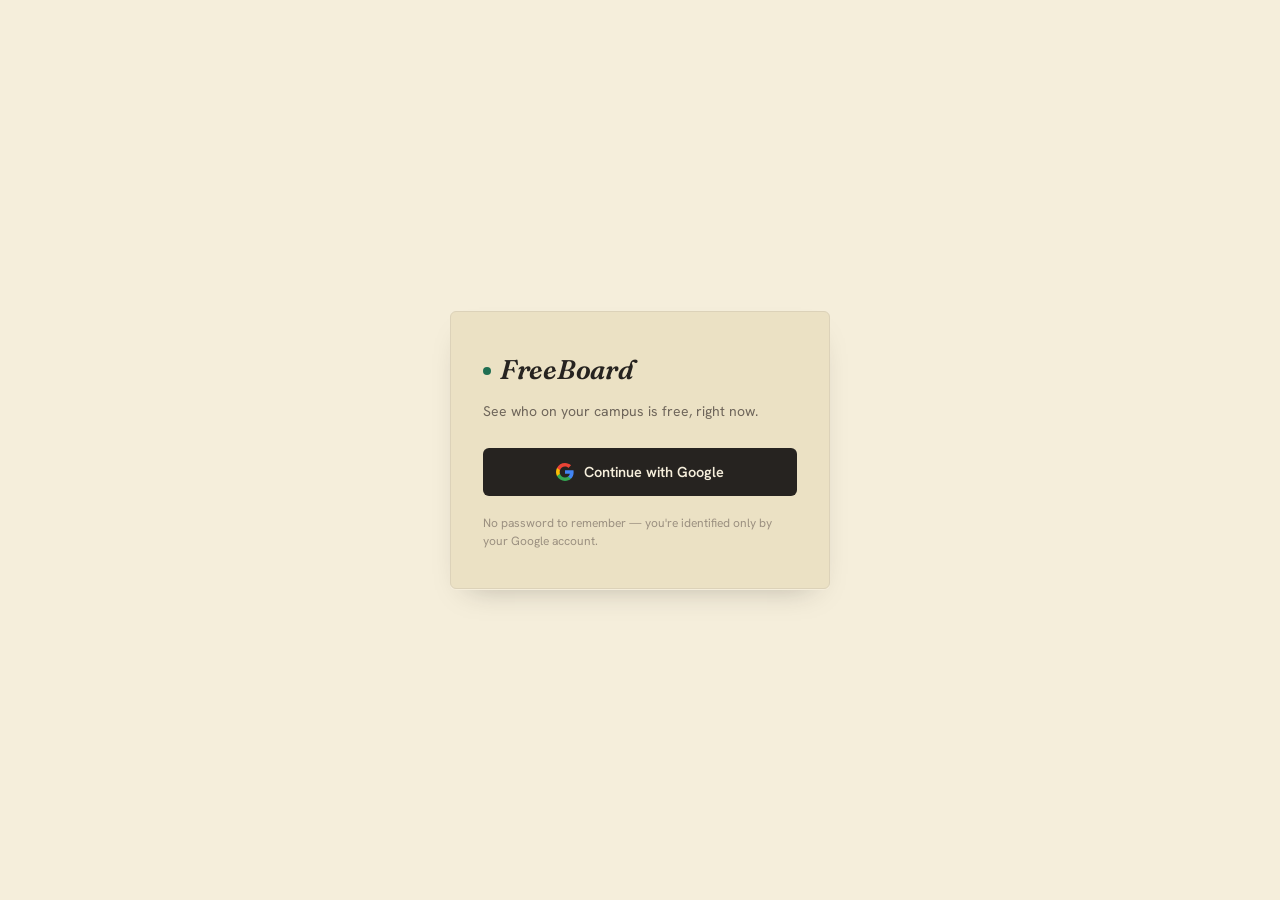
==== commit 5d30f43b: "Update font links in index.html" ====
--- a/frontend/index.html
+++ b/frontend/index.html
@@ -9,7 +9,7 @@
 
 <link rel="icon" type="image/png" href="./logo.png?v=2">
 <link rel="preconnect" href="https://fonts.googleapis.com">
-<link href="https://fonts.googleapis.com/css2?family=JetBrains+Mono:wght@500;600&family=Space+Grotesk:wght@600;700&family=Inter:wght@400;600;700&display=swap" rel="stylesheet">
+<link href="https://fonts.googleapis.com/css2?family=Fraunces:ital,opsz,wght@0,9..144,600;1,9..144,600&family=Hanken+Grotesk:wght@400;600;700&display=swap" rel="stylesheet">
 <link rel="stylesheet" href="css/styles.css">
 </head>
 <body>
--- a/frontend/css/styles.css
+++ b/frontend/css/styles.css
@@ -1,188 +1,218 @@
 :root{
-  /* "Nocturne Campus" — deep-navy console aesthetic, modeled on the Stitch redesign reference */
-  --black:#080F1C;         /* canvas base */
-  --panel:#0D1728;         /* surface level 1 — cards, status bars, table headers */
-  --panel-2:#111E31;       /* surface level 2 — nested rows, toolbars */
-  --panel-3:#16243A;       /* surface level 3 (elevated) — modals, hover states, selected chips */
-  --line:#24354B;          /* structural border */
-  --line-soft:#1a2a3d;     /* dimmer hairline for internal table dividers */
-  --paper:#F1F5FA;         /* primary text */
-  --paper-dim:#9AAAC0;     /* secondary text */
-  --mint:#9AAAC0;          /* metadata / mono label color (kept name for minimal diff) */
-  --muted:#536882;         /* placeholder / disabled / low-emphasis text */
-  --free:#2DD4BF;          /* status: available / free (refined teal) */
-  --busy:#F87171;          /* status: busy / in-class (muted coral) */
-  --accent:#3478F6;        /* primary brand / action (electric blue) */
-  --accent-hover:#4888FC;
-  --cyan:#32C5F4;          /* secondary highlight — live/time indicators */
-  --radius-sm:2px; --radius-md:4px; --radius-lg:8px; --radius-full:999px;
-  --font-display:'Space Grotesk','JetBrains Mono',sans-serif;
-  --font-mono:'JetBrains Mono',ui-monospace,'SFMono-Regular',Menlo,monospace;
-  --font-body:'Inter',system-ui,-apple-system,sans-serif;
+  /* "Campus Planner" — a warm-paper, ink-and-pen aesthetic modeled on a student
+     roster / attendance register, not a dashboard. Chosen deliberately to avoid
+     both the near-black console look and the cream+terracotta AI-default. */
+  --paper:#F5EEDB;         /* canvas — manila/parchment, not stark white or flat cream */
+  --surface:#EBE1C4;       /* one level up — rows on hover, inputs, table heads */
+  --surface-2:#E0D4AE;     /* two levels up — selected rows, pressed states */
+  --ink:#262320;           /* primary text — warm near-black, never pure #000 */
+  --ink-soft:#6E655A;      /* secondary text */
+  --muted:#9B9080;         /* placeholder / low-emphasis */
+  --rule:#DCD2B9;          /* hairline dividers */
+  --rule-soft:#E8DFC8;
+  --pine:#1F6E52;          /* free / available — green pen check */
+  --pine-wash:#E4EDE4;
+  --crimson:#9C3B2E;       /* busy / in class — red pen mark */
+  --crimson-wash:#F3E4DF;
+  --amber:#A6781F;         /* selection / highlight — highlighter pen */
+  --amber-wash:#F3E9CE;
+  --radius-sm:3px; --radius-md:6px; --radius-lg:10px; --radius-full:999px;
+  --font-display:'Fraunces',Georgia,serif;
+  --font-body:'Hanken Grotesk',system-ui,-apple-system,sans-serif;
 }
 *{box-sizing:border-box;}
 html,body{margin:0;padding:0;}
 body{
-  background:
-    radial-gradient(circle at 12% -10%, rgba(52,120,246,.08) 0%, transparent 40%),
-    radial-gradient(circle at 92% 0%, rgba(50,197,244,.06) 0%, transparent 35%),
-    var(--black);
-  color:var(--paper); font-family:var(--font-body); min-height:100vh; -webkit-font-smoothing:antialiased;
+  background:var(--paper);
+  color:var(--ink); font-family:var(--font-body); min-height:100vh; -webkit-font-smoothing:antialiased;
+  font-size:15px; line-height:1.5;
 }
 a{color:inherit;} button{font-family:inherit;cursor:pointer;} input{font-family:inherit;}
-::selection{background:var(--accent); color:#eaf1ff;}
+::selection{background:var(--amber-wash); color:var(--ink);}
 ::-webkit-scrollbar{width:10px;height:10px;}
-::-webkit-scrollbar-track{background:var(--black);}
-::-webkit-scrollbar-thumb{background:var(--line);border-radius:var(--radius-full);border:2px solid var(--black);}
+::-webkit-scrollbar-track{background:var(--paper);}
+::-webkit-scrollbar-thumb{background:var(--rule);border-radius:var(--radius-full);border:2px solid var(--paper);}
 ::-webkit-scrollbar-thumb:hover{background:var(--muted);}
+
+/* ---- the ink-stamp: the one signature device, used for Free/Busy status ---- */
+.stamp{
+  display:inline-flex;align-items:center;justify-content:center;
+  font-family:var(--font-body);font-weight:700;font-size:11.5px;letter-spacing:.2px;
+  padding:3px 11px 4px;border-radius:var(--radius-full);
+  transform:rotate(-3deg);
+  border:1.5px solid currentColor;
+  box-shadow:0 0 0 2px var(--paper), 0 0 0 3px currentColor;
+  position:relative;
+}
+.stamp-free{color:var(--pine);background:var(--pine-wash);}
+.stamp-busy{color:var(--crimson);background:var(--crimson-wash);}
 
 /* ---- login page ---- */
 .login-shell{min-height:100vh;display:flex;align-items:center;justify-content:center;padding:20px;}
 .login-card{
-  width:100%;max-width:400px;background:var(--panel-3);border:1px solid var(--line);
-  border-radius:var(--radius-lg);padding:36px 30px;text-align:center;
-  box-shadow:0 8px 24px rgba(4,8,15,.6);
-}
-.login-card .mark{display:flex;align-items:center;justify-content:center;gap:9px;font-family:var(--font-display);font-weight:600;font-size:26px;letter-spacing:-.015em;margin-bottom:6px;}
-.login-card .dot{width:9px;height:9px;border-radius:50%;background:var(--accent);}
-.login-card p{color:var(--paper-dim);font-size:13.5px;margin:0 0 28px;}
+  width:100%;max-width:380px;background:var(--surface);border:1px solid var(--rule);
+  border-radius:var(--radius-md);padding:38px 32px;text-align:left;
+  box-shadow:0 1px 0 var(--paper), 0 14px 30px -18px rgba(38,35,32,.35);
+}
+.login-card .mark{display:flex;align-items:center;gap:9px;font-family:var(--font-display);font-style:italic;font-weight:600;font-size:27px;letter-spacing:-.01em;margin-bottom:10px;color:var(--ink);}
+.login-card .dot{width:8px;height:8px;border-radius:50%;background:var(--pine);}
+.login-card p{color:var(--ink-soft);font-size:14px;margin:0 0 26px;}
 .g-btn{
   display:flex;align-items:center;justify-content:center;gap:10px;width:100%;
-  background:var(--paper);color:#0D1728;border:none;border-radius:var(--radius-md);padding:13px;
-  font-weight:700;font-size:14.5px;text-decoration:none;transition:filter .15s ease;
-}
-.g-btn:hover{filter:brightness(0.95);}
-.login-footnote{margin-top:20px;font-size:11px;color:var(--muted);font-family:var(--font-mono);letter-spacing:.2px;}
+  background:var(--ink);color:var(--paper);border:none;border-radius:var(--radius-md);padding:13px;
+  font-weight:600;font-size:14.5px;text-decoration:none;transition:background .15s ease;
+}
+.g-btn:hover{background:#3a352f;}
+.login-footnote{margin-top:18px;font-size:12px;color:var(--muted);line-height:1.5;}
 
 /* ---- shared shell ---- */
-.wrap{max-width:1100px;margin:0 auto;padding:20px 18px 80px;}
-header.top{display:flex;align-items:flex-start;justify-content:space-between;gap:16px;flex-wrap:wrap;padding-bottom:18px;margin-bottom:10px;border-bottom:1px solid var(--line);}
-.brand{display:flex;flex-direction:column;gap:2px;}
-.brand .mark{display:inline-flex;align-items:center;gap:9px;font-family:var(--font-display);font-weight:600;font-size:24px;letter-spacing:-.015em;color:var(--paper);}
-.brand .mark .dot{width:9px;height:9px;border-radius:50%;background:var(--accent);animation:pulse 2.4s ease-in-out infinite;}
-@keyframes pulse{0%,100%{box-shadow:0 0 0 4px rgba(52,120,246,.18);}50%{box-shadow:0 0 0 8px rgba(52,120,246,.04);}}
-.brand .sub{font-size:11.5px;color:var(--muted);font-family:var(--font-mono);letter-spacing:.3px;}
+.wrap{max-width:900px;margin:0 auto;padding:26px 20px 90px;}
+header.top{display:flex;align-items:flex-end;justify-content:space-between;gap:16px;flex-wrap:wrap;padding-bottom:16px;margin-bottom:6px;border-bottom:1.5px solid var(--ink);}
+.brand{display:flex;flex-direction:column;gap:3px;}
+.brand .mark{display:inline-flex;align-items:center;gap:8px;font-family:var(--font-display);font-style:italic;font-weight:600;font-size:25px;letter-spacing:-.01em;color:var(--ink);}
+.brand .mark .dot{width:7px;height:7px;border-radius:50%;background:var(--pine);position:relative;top:-2px;}
+.brand .sub{font-size:12.5px;color:var(--ink-soft);font-variant-numeric:tabular-nums;}
 .me{display:flex;align-items:center;gap:10px;}
-.me img{width:32px;height:32px;border-radius:50%;border:1px solid var(--line);}
-.me .name{font-size:13px;font-weight:600;color:var(--paper);}
-.me a.logout{font-size:11px;color:var(--busy);font-family:var(--font-mono);text-decoration:none;}
-
-nav.tabs{display:flex;gap:0;flex-wrap:wrap;margin-bottom:24px;border-bottom:1px solid var(--line);}
+.me img{width:30px;height:30px;border-radius:50%;border:1px solid var(--rule);}
+.me .name{font-size:13.5px;font-weight:600;color:var(--ink);}
+.me a.logout{font-size:12px;color:var(--ink-soft);text-decoration:underline;text-decoration-color:var(--rule);}
+
+nav.tabs{display:flex;gap:0;flex-wrap:wrap;margin-bottom:28px;}
 nav.tabs button{
-  background:transparent;border:none;border-bottom:2px solid transparent;color:var(--paper-dim);
-  padding:11px 2px;margin-right:24px;border-radius:0;font-size:13.5px;font-weight:600;
-  transition:color .15s ease,border-color .15s ease;
-}
-nav.tabs button:hover{color:var(--paper);}
-nav.tabs button.active{color:var(--accent);border-bottom-color:var(--accent);}
-.panel{display:none;} .panel.active{display:block;animation:fadeUp .35s ease;}
-@keyframes fadeUp{from{opacity:0;transform:translateY(6px);}to{opacity:1;transform:translateY(0);}}
-h2.section-title{font-family:var(--font-display);font-size:19px;font-weight:600;letter-spacing:-.01em;color:var(--paper);margin:0 0 4px;}
-p.section-sub{color:var(--muted);font-size:13px;margin:0 0 18px;}
-
-.live-status-bar{display:flex;align-items:center;gap:12px;flex-wrap:wrap;background:var(--panel);border:1px solid var(--line);border-radius:var(--radius-lg);padding:14px 18px;margin-bottom:22px;}
-.badge{font-family:var(--font-mono);font-size:10.5px;font-weight:600;letter-spacing:.5px;text-transform:uppercase;padding:4px 9px;border-radius:var(--radius-md);background:rgba(45,212,191,.12);color:var(--free);border:1px solid rgba(45,212,191,.3);}
-.badge.off{background:rgba(248,113,113,.1);color:var(--busy);border-color:rgba(248,113,113,.3);}
-.slotline{font-family:var(--font-mono);font-size:14px;color:var(--paper-dim);} .slotline b{color:var(--cyan);font-weight:600;}
-.count{margin-left:auto;font-family:var(--font-mono);font-size:12px;color:var(--muted);}
-
-.board{display:grid;grid-template-columns:repeat(auto-fill,minmax(150px,1fr));gap:10px;margin-bottom:26px;}
-.flip{position:relative;background:var(--panel);border:1px solid var(--line);border-left:2px solid var(--free);border-radius:var(--radius-lg);padding:14px 14px 12px;transition:background .15s ease;}
-.flip:hover{background:var(--panel-3);}
-.flip .name{font-family:var(--font-body);font-weight:600;font-size:14.5px;color:var(--paper);}
-.flip .tag{display:inline-block;margin-top:7px;font-size:10px;font-weight:600;letter-spacing:.5px;text-transform:uppercase;color:var(--free);font-family:var(--font-mono);}
-
-.empty-note{font-family:var(--font-mono);font-size:12.5px;color:var(--muted);border:1px dashed var(--line);border-radius:var(--radius-md);padding:18px;text-align:center;}
-.busy-strip{margin-top:8px;} .busy-strip .lbl{font-size:10.5px;color:var(--muted);text-transform:uppercase;letter-spacing:.4px;font-family:var(--font-mono);margin-bottom:8px;}
+  background:transparent;border:none;color:var(--ink-soft);
+  padding:10px 0;margin-right:26px;border-radius:0;font-size:14px;font-weight:600;
+  position:relative;transition:color .15s ease;
+}
+nav.tabs button::before{
+  content:'';position:absolute;left:-13px;top:50%;transform:translateY(-50%) scale(0);
+  width:5px;height:5px;border-radius:50%;background:var(--pine);transition:transform .15s ease;
+}
+nav.tabs button:hover{color:var(--ink);}
+nav.tabs button.active{color:var(--ink);}
+nav.tabs button.active::before{transform:translateY(-50%) scale(1);}
+.panel{display:none;} .panel.active{display:block;animation:fadeUp .3s ease;}
+@keyframes fadeUp{from{opacity:0;transform:translateY(5px);}to{opacity:1;transform:translateY(0);}}
+h2.section-title{font-family:var(--font-display);font-size:22px;font-weight:600;letter-spacing:-.01em;color:var(--ink);margin:0 0 4px;}
+p.section-sub{color:var(--ink-soft);font-size:13.5px;margin:0 0 18px;}
+
+.live-status-bar{display:flex;align-items:center;gap:14px;flex-wrap:wrap;border-bottom:1px solid var(--rule);padding-bottom:16px;margin-bottom:20px;}
+.badge{font-family:var(--font-body);font-size:11.5px;font-weight:700;letter-spacing:.2px;padding:3px 11px 4px;border-radius:var(--radius-full);transform:rotate(-3deg);border:1.5px solid var(--pine);box-shadow:0 0 0 2px var(--paper), 0 0 0 3px var(--pine);color:var(--pine);background:var(--pine-wash);display:inline-block;}
+.badge.off{border-color:var(--crimson);box-shadow:0 0 0 2px var(--paper), 0 0 0 3px var(--crimson);color:var(--crimson);background:var(--crimson-wash);}
+.slotline{font-size:14.5px;color:var(--ink-soft);} .slotline b{color:var(--ink);font-weight:600;}
+.count{margin-left:auto;font-size:13px;color:var(--ink-soft);font-variant-numeric:tabular-nums;}
+
+/* Free Now board: a roster list, not a card grid — this is attendance-register data */
+.board{display:flex;flex-direction:column;margin-bottom:26px;}
+.roster-row{
+  display:flex;align-items:center;gap:12px;padding:11px 2px;
+  border-bottom:1px solid var(--rule-soft);
+}
+.roster-row:first-child{border-top:1px solid var(--rule-soft);}
+.roster-row .roster-name{font-family:var(--font-body);font-weight:600;font-size:14.5px;color:var(--ink);}
+
+.empty-note{font-size:13px;color:var(--ink-soft);border:1px dashed var(--rule);border-radius:var(--radius-md);padding:18px;text-align:center;}
+.busy-strip{margin-top:4px;} .busy-strip .lbl{font-size:12.5px;color:var(--ink-soft);margin-bottom:9px;}
 .chip-row{display:flex;flex-wrap:wrap;gap:7px;}
-.chip{font-family:var(--font-mono);font-size:11.5px;padding:5px 9px 5px 8px;border-radius:var(--radius-md);background:rgba(148,163,184,.07);color:var(--paper-dim);border:1px solid var(--line);border-left:2px solid var(--busy);}
-.chip.free{background:rgba(45,212,191,.08);color:var(--free);border-color:var(--line);border-left-color:var(--free);}
+.chip{font-size:12.5px;padding:5px 10px;border-radius:var(--radius-sm);background:var(--surface);color:var(--ink-soft);border:1px solid var(--rule);border-left:2.5px solid var(--crimson);}
+.chip.free{background:var(--pine-wash);color:var(--pine);border-color:var(--rule);border-left-color:var(--pine);}
 
 .pillrow{display:flex;flex-wrap:wrap;gap:6px;margin-bottom:14px;}
-.pill{background:var(--panel);border:1px solid var(--line);color:var(--paper-dim);padding:8px 14px;border-radius:var(--radius-md);font-size:13px;font-weight:600;transition:border-color .15s ease,background .15s ease,color .15s ease;}
-.pill:hover{border-color:var(--accent);color:var(--paper);} .pill.sel{background:var(--panel-3);border-color:var(--accent);color:var(--paper);}
-.pill.slot{font-family:var(--font-mono);font-size:12px;font-weight:500;}
-
-.split{display:grid;grid-template-columns:1fr 1fr;gap:14px;margin-top:18px;}
+.pill{background:transparent;border:1px solid var(--rule);color:var(--ink-soft);padding:7px 14px;border-radius:var(--radius-full);font-size:13px;font-weight:600;transition:border-color .15s ease,background .15s ease,color .15s ease;}
+.pill:hover{border-color:var(--ink-soft);color:var(--ink);}
+.pill.sel{background:var(--ink);border-color:var(--ink);color:var(--paper);}
+.pill.slot{font-size:12.5px;font-weight:500;font-variant-numeric:tabular-nums;}
+
+.split{display:grid;grid-template-columns:1fr 1fr;gap:20px;margin-top:20px;}
 @media (max-width:600px){.split{grid-template-columns:1fr;}}
-.split .col{background:var(--panel);border:1px solid var(--line);border-radius:var(--radius-lg);padding:16px;}
-.split .col h3{margin:0 0 12px;font-family:var(--font-mono);font-size:11px;letter-spacing:.4px;text-transform:uppercase;}
-.split .col.free h3{color:var(--free);} .split .col.busy h3{color:var(--busy);}
-
-.people-grid{display:grid;grid-template-columns:repeat(auto-fill,minmax(120px,1fr));gap:9px;margin-bottom:20px;}
-.person-btn{background:var(--panel);border:1px solid var(--line);border-radius:var(--radius-md);padding:13px 10px;text-align:center;color:var(--paper);font-weight:600;font-size:13.5px;transition:border-color .15s ease,background .15s ease;}
-.person-btn:hover{border-color:var(--accent);background:var(--panel-3);}
-.person-btn.sel{background:var(--panel-3);border-color:var(--accent);box-shadow:inset 0 0 0 1px var(--accent);}
+.split .col{padding:0;}
+.split .col h3{margin:0 0 10px;font-family:var(--font-body);font-size:13px;font-weight:700;padding-left:10px;border-left:2.5px solid var(--rule);}
+.split .col.free h3{color:var(--pine);border-left-color:var(--pine);} .split .col.busy h3{color:var(--crimson);border-left-color:var(--crimson);}
+
+/* People roster — a vertical ledger, same reasoning as the Free Now board */
+.people-grid{display:flex;flex-direction:column;margin-bottom:20px;}
+.person-card-wrap{border-bottom:1px solid var(--rule-soft);}
+.person-card-wrap:first-child{border-top:1px solid var(--rule-soft);}
+.person-btn{
+  width:100%;background:transparent;border:none;border-radius:0;padding:12px 2px;
+  text-align:left;color:var(--ink);font-weight:600;font-size:14.5px;
+  display:flex;align-items:center;gap:12px;transition:background .12s ease;
+}
+.person-btn .roster-index{
+  font-size:11px;font-weight:700;color:var(--muted);width:30px;flex:none;
+  text-transform:uppercase;letter-spacing:.3px;
+}
+.person-btn:hover{background:var(--surface);}
+.person-btn.sel{background:var(--amber-wash);}
+.person-btn.sel .roster-index{color:var(--amber);}
 
 .addbar{display:flex;gap:8px;flex-wrap:wrap;margin-bottom:18px;}
-.search-box{flex:1;min-width:220px;padding:9px 12px;border-radius:var(--radius-md);background:var(--panel);border:1px solid var(--line);color:var(--paper);font-size:13px;}
+.search-box{flex:1;min-width:220px;padding:10px 13px;border-radius:var(--radius-md);background:var(--surface);border:1px solid var(--rule);color:var(--ink);font-size:13.5px;}
 .search-box::placeholder{color:var(--muted);}
-.search-box:focus{outline:none;border-color:var(--accent);}
-.btn{padding:8px 15px;border-radius:var(--radius-md);border:1px solid var(--line);background:transparent;color:var(--paper);font-weight:600;font-size:13px;transition:background .15s ease,border-color .15s ease;}
-.btn:hover{background:var(--panel-3);border-color:var(--accent);}
-.btn.primary{background:var(--accent);border-color:var(--accent);color:#eaf1ff;}
-.btn.primary:hover{background:var(--accent-hover);border-color:var(--accent-hover);}
+.search-box:focus{outline:none;border-color:var(--ink-soft);}
+.btn{padding:8px 16px;border-radius:var(--radius-md);border:1px solid var(--rule);background:transparent;color:var(--ink);font-weight:600;font-size:13px;transition:background .15s ease,border-color .15s ease;}
+.btn:hover{background:var(--surface);border-color:var(--ink-soft);}
+.btn.primary{background:var(--ink);border-color:var(--ink);color:var(--paper);}
+.btn.primary:hover{background:#3a352f;border-color:#3a352f;}
 .btn.ghost{background:transparent;}
 .search-results{display:flex;flex-direction:column;gap:6px;margin-bottom:16px;}
-.search-row{display:flex;align-items:center;justify-content:space-between;background:var(--panel);border:1px solid var(--line);border-radius:var(--radius-md);padding:9px 12px;font-size:13px;}
-
-.detail{display:none;background:var(--panel);border:1px solid var(--line);border-radius:var(--radius-lg);padding:20px;}
+.search-row{display:flex;align-items:center;justify-content:space-between;background:var(--surface);border:1px solid var(--rule);border-radius:var(--radius-md);padding:9px 12px;font-size:13.5px;}
+
+.detail{display:none;border-top:1.5px solid var(--ink);padding-top:18px;}
 .detail.show{display:block;}
 .dhead{display:flex;align-items:center;justify-content:space-between;gap:10px;flex-wrap:wrap;margin-bottom:16px;}
-.dhead h3{margin:0;font-family:var(--font-display);font-size:19px;letter-spacing:-.01em;color:var(--paper);}
+.dhead h3{margin:0;font-family:var(--font-display);font-size:20px;letter-spacing:-.01em;color:var(--ink);}
 .weekgrid{overflow-x:auto;}
-table.tt{border-collapse:collapse;width:100%;min-width:720px;}
-table.tt th,table.tt td{border:1px solid var(--line-soft);padding:8px 7px;text-align:center;font-size:12px;}
-table.tt th{font-family:var(--font-mono);font-weight:600;color:var(--muted);background:var(--panel);font-size:10px;letter-spacing:.4px;text-transform:uppercase;}
-table.tt td.day{font-weight:600;text-align:left;padding-left:10px;background:var(--panel);color:var(--paper-dim);font-family:var(--font-mono);font-size:10.5px;letter-spacing:.3px;text-transform:uppercase;}
-table.tt td.cell.free{background:rgba(45,212,191,.1);color:var(--free);font-weight:600;box-shadow:inset 2px 0 0 var(--free);}
-table.tt td.cell.busy{background:rgba(148,163,184,.05);color:var(--paper-dim);box-shadow:inset 2px 0 0 var(--busy);}
-table.tt input.editcell{width:100%;background:transparent;border:1px dashed var(--line);border-radius:var(--radius-sm);color:inherit;font-size:11.5px;text-align:center;padding:3px 2px;font-family:var(--font-mono);}
-table.tt input.editcell:focus{outline:none;border-color:var(--accent);}
-table.tt td.cell.lowconf{outline:2px solid var(--busy);}
+table.tt{border-collapse:collapse;width:100%;min-width:680px;}
+table.tt th,table.tt td{border:1px solid var(--rule-soft);padding:8px 7px;text-align:center;font-size:12.5px;}
+table.tt th{font-weight:700;color:var(--ink-soft);background:var(--surface);font-size:11px;}
+table.tt td.day{font-weight:700;text-align:left;padding-left:10px;background:var(--surface);color:var(--ink);font-size:11.5px;}
+table.tt td.cell.free{background:var(--pine-wash);color:var(--pine);font-weight:600;box-shadow:inset 2.5px 0 0 var(--pine);}
+table.tt td.cell.busy{background:transparent;color:var(--ink-soft);box-shadow:inset 2.5px 0 0 var(--crimson);}
+table.tt input.editcell{width:100%;background:transparent;border:1px dashed var(--rule);border-radius:var(--radius-sm);color:inherit;font-size:12px;text-align:center;padding:3px 2px;font-variant-numeric:tabular-nums;}
+table.tt input.editcell:focus{outline:none;border-color:var(--ink-soft);}
+table.tt td.cell.lowconf{outline:2px solid var(--crimson);}
 
 .who-select{display:flex;flex-wrap:wrap;gap:8px;margin-bottom:18px;}
-.who-chip{display:flex;align-items:center;gap:6px;background:var(--panel);border:1px solid var(--line);border-radius:var(--radius-full);padding:7px 12px 7px 8px;font-size:13px;font-weight:600;color:var(--paper-dim);transition:border-color .15s ease,background .15s ease,color .15s ease;}
-.who-chip input{accent-color:var(--accent);width:15px;height:15px;}
-.who-chip.on{border-color:var(--accent);color:var(--paper);background:var(--panel-3);}
-.together-results .dayblock{margin-bottom:14px;}
-.together-results h4{font-family:var(--font-mono);font-size:11px;letter-spacing:.4px;text-transform:uppercase;color:var(--muted);margin:0 0 8px;}
-.slotcard{display:inline-flex;align-items:center;gap:8px;background:rgba(45,212,191,.08);border:1px solid rgba(45,212,191,.25);color:var(--free);padding:6px 11px;border-radius:var(--radius-md);margin:0 8px 8px 0;font-family:var(--font-mono);font-size:12px;font-weight:600;}
-
-.modal-bg{display:none;position:fixed;inset:0;background:rgba(4,8,15,.72);z-index:80;align-items:center;justify-content:center;padding:20px;}
+.who-chip{display:flex;align-items:center;gap:6px;background:transparent;border:1px solid var(--rule);border-radius:var(--radius-full);padding:7px 13px 7px 9px;font-size:13px;font-weight:600;color:var(--ink-soft);transition:border-color .15s ease,background .15s ease,color .15s ease;}
+.who-chip input{accent-color:var(--pine);width:15px;height:15px;}
+.who-chip.on{border-color:var(--pine);color:var(--ink);background:var(--pine-wash);}
+.together-results .dayblock{margin-bottom:16px;}
+.together-results h4{font-size:12px;font-weight:700;color:var(--ink-soft);margin:0 0 9px;padding-left:9px;border-left:2.5px solid var(--rule);}
+.slotcard{display:inline-flex;align-items:center;gap:8px;background:var(--pine-wash);border:1px solid var(--rule);color:var(--pine);padding:6px 12px;border-radius:var(--radius-md);margin:0 8px 8px 0;font-size:12.5px;font-weight:600;}
+
+.modal-bg{display:none;position:fixed;inset:0;background:rgba(38,35,32,.45);z-index:80;align-items:center;justify-content:center;padding:20px;}
 .modal-bg.show{display:flex;}
 .modal{
-  background:var(--panel-3);border:1px solid var(--line);border-radius:var(--radius-lg);
-  box-shadow:0 0 0 1px rgba(52,120,246,.18) inset, 0 8px 24px rgba(4,8,15,.6);
-  padding:24px;max-width:520px;width:100%;max-height:85vh;overflow:auto;
-}
-.modal h3{font-family:var(--font-display);margin-top:0;color:var(--paper);letter-spacing:-.01em;}
-.dropzone{border:2px dashed var(--line);border-radius:var(--radius-md);padding:26px;text-align:center;color:var(--muted);font-size:13px;cursor:pointer;}
-.dropzone:hover{border-color:var(--accent);}
-
-.toast{position:fixed;left:50%;bottom:24px;transform:translateX(-50%) translateY(20px);background:var(--panel-3);border:1px solid var(--accent);color:var(--paper);padding:9px 16px;border-radius:var(--radius-md);font-weight:600;font-size:13px;opacity:0;transition:all .25s ease;pointer-events:none;z-index:90;box-shadow:0 8px 24px rgba(4,8,15,.5);}
+  background:var(--paper);border:1px solid var(--rule);border-radius:var(--radius-md);
+  box-shadow:0 20px 44px -22px rgba(38,35,32,.45);
+  padding:26px;max-width:480px;width:100%;max-height:85vh;overflow:auto;
+}
+.modal h3{font-family:var(--font-display);margin-top:0;color:var(--ink);letter-spacing:-.01em;font-size:19px;}
+.dropzone{border:2px dashed var(--rule);border-radius:var(--radius-md);padding:26px;text-align:center;color:var(--muted);font-size:13px;cursor:pointer;}
+.dropzone:hover{border-color:var(--ink-soft);}
+
+.toast{position:fixed;left:50%;bottom:24px;transform:translateX(-50%) translateY(20px);background:var(--ink);border:none;color:var(--paper);padding:10px 18px;border-radius:var(--radius-md);font-weight:600;font-size:13px;opacity:0;transition:all .25s ease;pointer-events:none;z-index:90;box-shadow:0 14px 30px -14px rgba(38,35,32,.5);}
 .toast.show{opacity:1;transform:translateX(-50%) translateY(0);}
 
-.legend{display:flex;gap:16px;flex-wrap:wrap;margin-top:26px;padding-top:16px;border-top:1px solid var(--line);}
-.legend .li{display:flex;align-items:center;gap:7px;font-size:11.5px;color:var(--muted);font-family:var(--font-mono);}
-.legend .sw{width:9px;height:9px;border-radius:var(--radius-sm);} .sw.free{background:var(--free);} .sw.busy{background:var(--busy);}
+.legend{display:flex;gap:18px;flex-wrap:wrap;margin-top:28px;padding-top:16px;border-top:1px solid var(--rule);}
+.legend .li{display:flex;align-items:center;gap:7px;font-size:12.5px;color:var(--ink-soft);}
+.legend .sw{width:8px;height:8px;border-radius:50%;} .sw.free{background:var(--pine);} .sw.busy{background:var(--crimson);}
 
 /* Sample timetable image shown inside the upload modal */
 .example-block{
-  background:var(--panel-2);border:1px solid var(--line-soft);border-radius:var(--radius-lg);
+  background:var(--surface);border:1px solid var(--rule);border-radius:var(--radius-md);
   padding:14px;margin:16px 0;text-align:center;
 }
 .example-label{
-  font-family:var(--font-mono);font-size:10px;letter-spacing:.5px;text-transform:uppercase;
-  color:var(--muted);margin-bottom:10px;text-align:left;
+  font-size:11.5px;color:var(--ink-soft);margin-bottom:10px;text-align:left;font-weight:600;
 }
 .example-img{
-  width:100%;max-height:220px;object-fit:contain;border-radius:var(--radius-md);
-  border:1px solid var(--line);box-shadow:0 8px 24px rgba(0,0,0,.35);
+  width:100%;max-height:220px;object-fit:contain;border-radius:var(--radius-sm);
+  border:1px solid var(--rule);box-shadow:none;
   background:#fff;display:block;margin:0 auto;
 }
 .example-caption{
-  font-size:11.5px;color:var(--muted);margin-top:10px;text-align:left;
+  font-size:12px;color:var(--ink-soft);margin-top:10px;text-align:left;
 }
 @media (max-width:480px){ .example-img{max-height:160px;} }
 
@@ -191,16 +221,16 @@
   background:transparent;border:none;color:var(--muted);font-size:12px;
   cursor:pointer;padding:2px 4px;vertical-align:middle;
 }
-.name-edit-btn:hover{color:var(--accent);}
+.name-edit-btn:hover{color:var(--ink);}
 .person-card-wrap{position:relative;}
 .person-card-wrap .person-btn{width:100%;}
-.person-card-actions{position:absolute;top:4px;right:6px;display:flex;gap:4px;}
+.person-card-actions{position:absolute;top:50%;right:4px;transform:translateY(-50%);display:flex;gap:4px;}
 .person-card-actions button{
-  background:rgba(4,8,15,.4);border:none;border-radius:var(--radius-sm);color:var(--muted);
-  font-size:11px;padding:3px 5px;cursor:pointer;line-height:1;
-}
-.person-card-actions button:hover{color:var(--accent);}
-.person-card-actions button.remove-btn:hover{color:var(--busy);}
+  background:transparent;border:none;border-radius:var(--radius-sm);color:var(--muted);
+  font-size:12px;padding:4px 6px;cursor:pointer;line-height:1;
+}
+.person-card-actions button:hover{color:var(--ink);background:var(--surface);}
+.person-card-actions button.remove-btn:hover{color:var(--crimson);}
 
 /* Custom modals: edit name / nickname / remove-confirm / clear-all / Saturday prompts */
 .modal-head{display:flex;align-items:center;justify-content:space-between;margin-bottom:2px;}
@@ -209,64 +239,61 @@
   background:transparent;border:none;color:var(--muted);font-size:15px;
   cursor:pointer;padding:4px 7px;border-radius:var(--radius-sm);line-height:1;
 }
-.modal-close:hover{color:var(--paper);background:rgba(255,255,255,.06);}
+.modal-close:hover{color:var(--ink);background:var(--surface);}
 .modal-label{
-  display:block;font-size:10.5px;color:var(--muted);font-family:var(--font-mono);
-  text-transform:uppercase;letter-spacing:.4px;margin:10px 0 6px;
-}
-.modal-hint{font-size:12px;color:var(--muted);margin:0 0 8px;}
-.modal-error{color:var(--busy);font-size:12.5px;min-height:16px;margin:2px 0 4px;}
+  display:block;font-size:11.5px;color:var(--ink-soft);font-weight:600;
+  margin:10px 0 6px;
+}
+.modal-hint{font-size:12.5px;color:var(--ink-soft);margin:0 0 8px;}
+.modal-error{color:var(--crimson);font-size:12.5px;min-height:16px;margin:2px 0 4px;}
 .modal-actions{display:flex;justify-content:flex-end;gap:8px;margin-top:10px;}
-.btn.danger{background:var(--busy);border-color:var(--busy);color:#2a0f0f;}
-.btn.danger:hover{filter:brightness(1.08);}
+.btn.danger{background:var(--crimson);border-color:var(--crimson);color:var(--paper);}
+.btn.danger:hover{filter:brightness(1.1);}
 .btn[disabled]{opacity:.5;cursor:not-allowed;}
 
 @keyframes modalPop{
-  from{opacity:0;transform:translateY(10px) scale(.97);}
+  from{opacity:0;transform:translateY(8px) scale(.98);}
   to{opacity:1;transform:translateY(0) scale(1);}
 }
-.modal-bg.show .modal{animation:modalPop .2s ease;}
-
-/* Small "made by" credit badge, bottom-left corner */
+.modal-bg.show .modal{animation:modalPop .18s ease;}
+
+/* Small "made by" credit, bottom-left corner */
 .made-by{
   position:fixed;left:16px;bottom:16px;z-index:40;
   display:flex;align-items:center;gap:7px;
-  background:rgba(13,23,40,.9);border:1px solid var(--line);
-  backdrop-filter:blur(6px);
-  padding:7px 12px 7px 10px;border-radius:var(--radius-full);
-  font-family:var(--font-mono);font-size:11px;color:var(--paper-dim);
-  box-shadow:0 6px 20px rgba(4,8,15,.5);
+  background:var(--paper);border:1px solid var(--rule);
+  padding:7px 13px 7px 11px;border-radius:var(--radius-full);
+  font-size:11.5px;color:var(--ink-soft);
+  box-shadow:0 10px 24px -14px rgba(38,35,32,.4);
   transition:border-color .2s ease, transform .2s ease;
 }
-.made-by:hover{border-color:var(--accent);transform:translateY(-2px);}
-.made-by b{color:var(--accent);font-weight:600;}
+.made-by:hover{border-color:var(--ink-soft);transform:translateY(-2px);}
+.made-by b{color:var(--ink);font-weight:700;}
 .made-by-dot{
-  width:7px;height:7px;border-radius:50%;background:var(--cyan);flex:none;
-  box-shadow:0 0 0 3px rgba(50,197,244,.15);
-  animation:pulse 2.4s ease-in-out infinite;
+  width:6px;height:6px;border-radius:50%;background:var(--pine);flex:none;
 }
 @media (max-width:480px){
-  .made-by{left:10px;bottom:10px;padding:6px 10px;font-size:10px;}
+  .made-by{left:10px;bottom:10px;padding:6px 11px;font-size:10.5px;}
 }
 
 /* Manual timetable builder: multi-select cells + apply toolbar */
 .builder-toolbar{
   display:flex;flex-wrap:wrap;align-items:center;gap:8px;
-  background:var(--panel-2);border:1px solid var(--line-soft);border-radius:var(--radius-lg);
+  background:var(--surface);border:1px solid var(--rule);border-radius:var(--radius-md);
   padding:12px;margin-bottom:14px;
 }
 .builder-toolbar .search-box{flex:1;min-width:200px;margin-bottom:0;}
 .builder-actions{display:flex;gap:6px;flex-wrap:wrap;}
 .builder-hint{
-  width:100%;font-family:var(--font-mono);font-size:11px;color:var(--muted);
+  width:100%;font-size:11.5px;color:var(--ink-soft);
 }
 table.tt td.cell[data-day]{cursor:pointer;user-select:none;transition:outline .12s ease;}
-table.tt td.cell[data-day]:hover{outline:1px solid var(--line);}
+table.tt td.cell[data-day]:hover{outline:1px solid var(--rule);}
 table.tt td.cell.sel-cell{
-  outline:2px solid var(--accent) !important;
-  background:rgba(52,120,246,.18) !important;
+  outline:2px solid var(--amber) !important;
+  background:var(--amber-wash) !important;
   box-shadow:none;
-  color:var(--paper);font-weight:600;
+  color:var(--ink);font-weight:600;
 }
 @media (max-width:480px){
   table.tt th, table.tt td{padding:10px 6px;font-size:12.5px;} /* bigger tap targets on mobile */
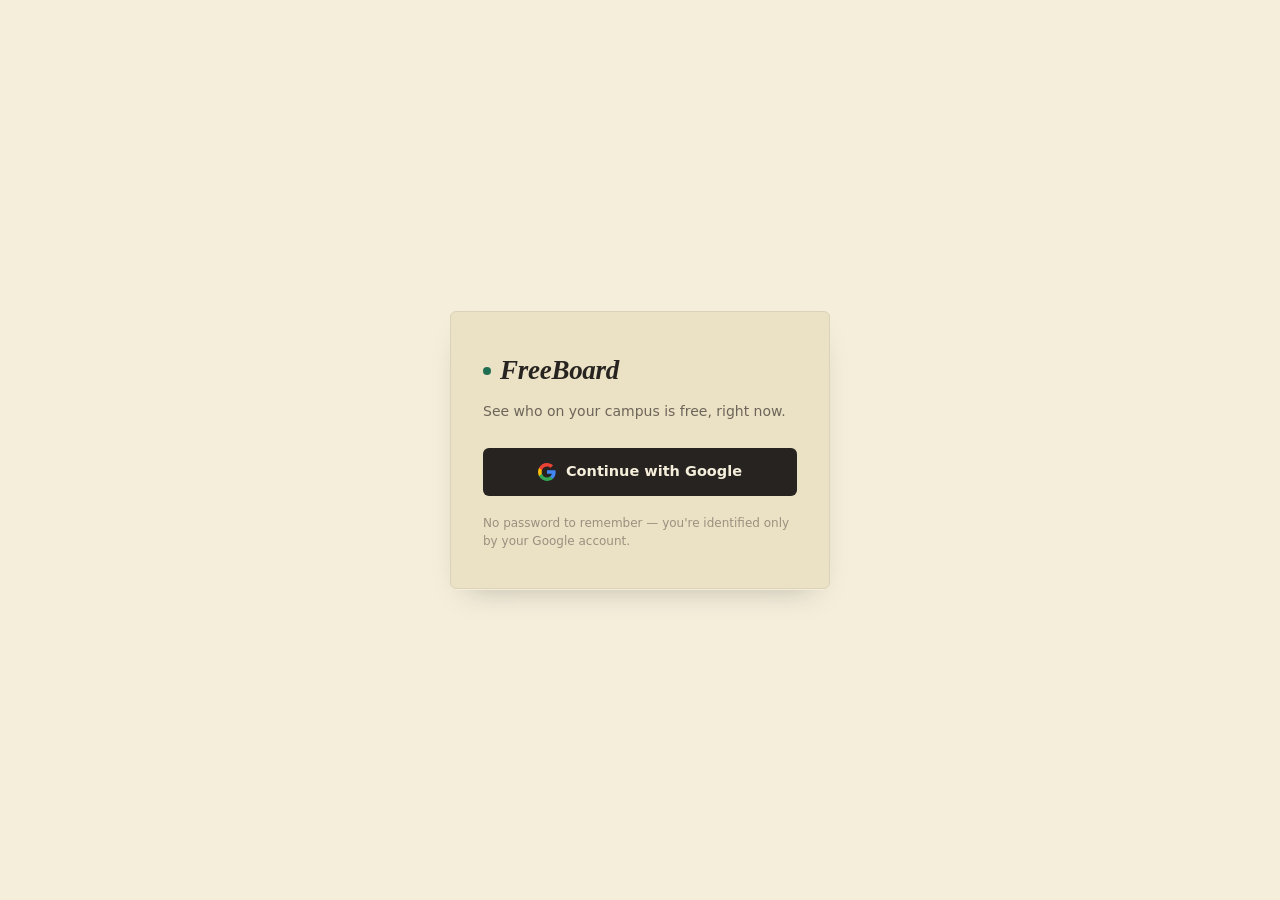
==== commit 07b36e3d: "Update font stylesheet link in index.html Replaced the font stylesheet link with IBM Plex Mono and S" ====
--- a/frontend/index.html
+++ b/frontend/index.html
@@ -9,7 +9,7 @@
 
 <link rel="icon" type="image/png" href="./logo.png?v=2">
 <link rel="preconnect" href="https://fonts.googleapis.com">
-<link href="https://fonts.googleapis.com/css2?family=Fraunces:ital,opsz,wght@0,9..144,600;1,9..144,600&family=Hanken+Grotesk:wght@400;600;700&display=swap" rel="stylesheet">
+<link href="https://fonts.googleapis.com/css2?family=IBM+Plex+Mono:wght@500;600&family=Space+Grotesk:wght@700&family=Inter:wght@400;600;700&display=swap" rel="stylesheet">
 <link rel="stylesheet" href="css/styles.css">
 </head>
 <body>
